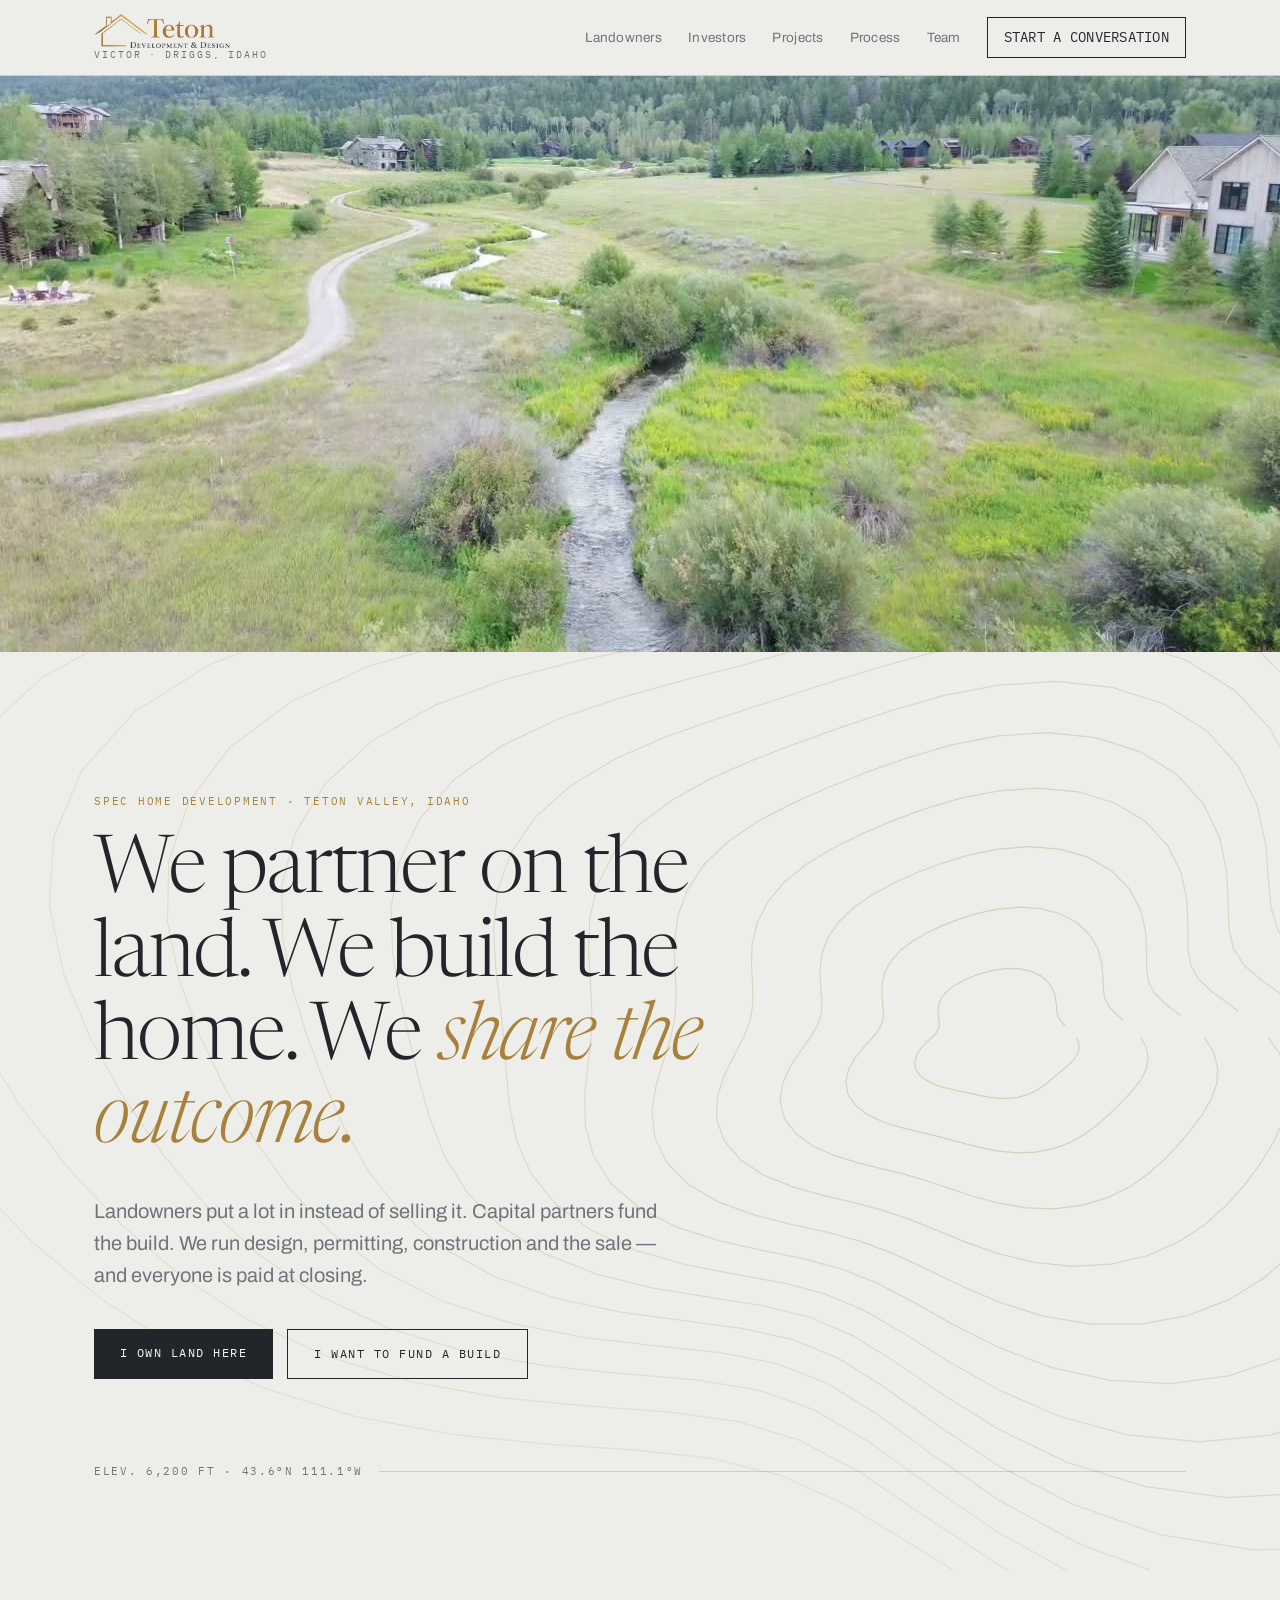
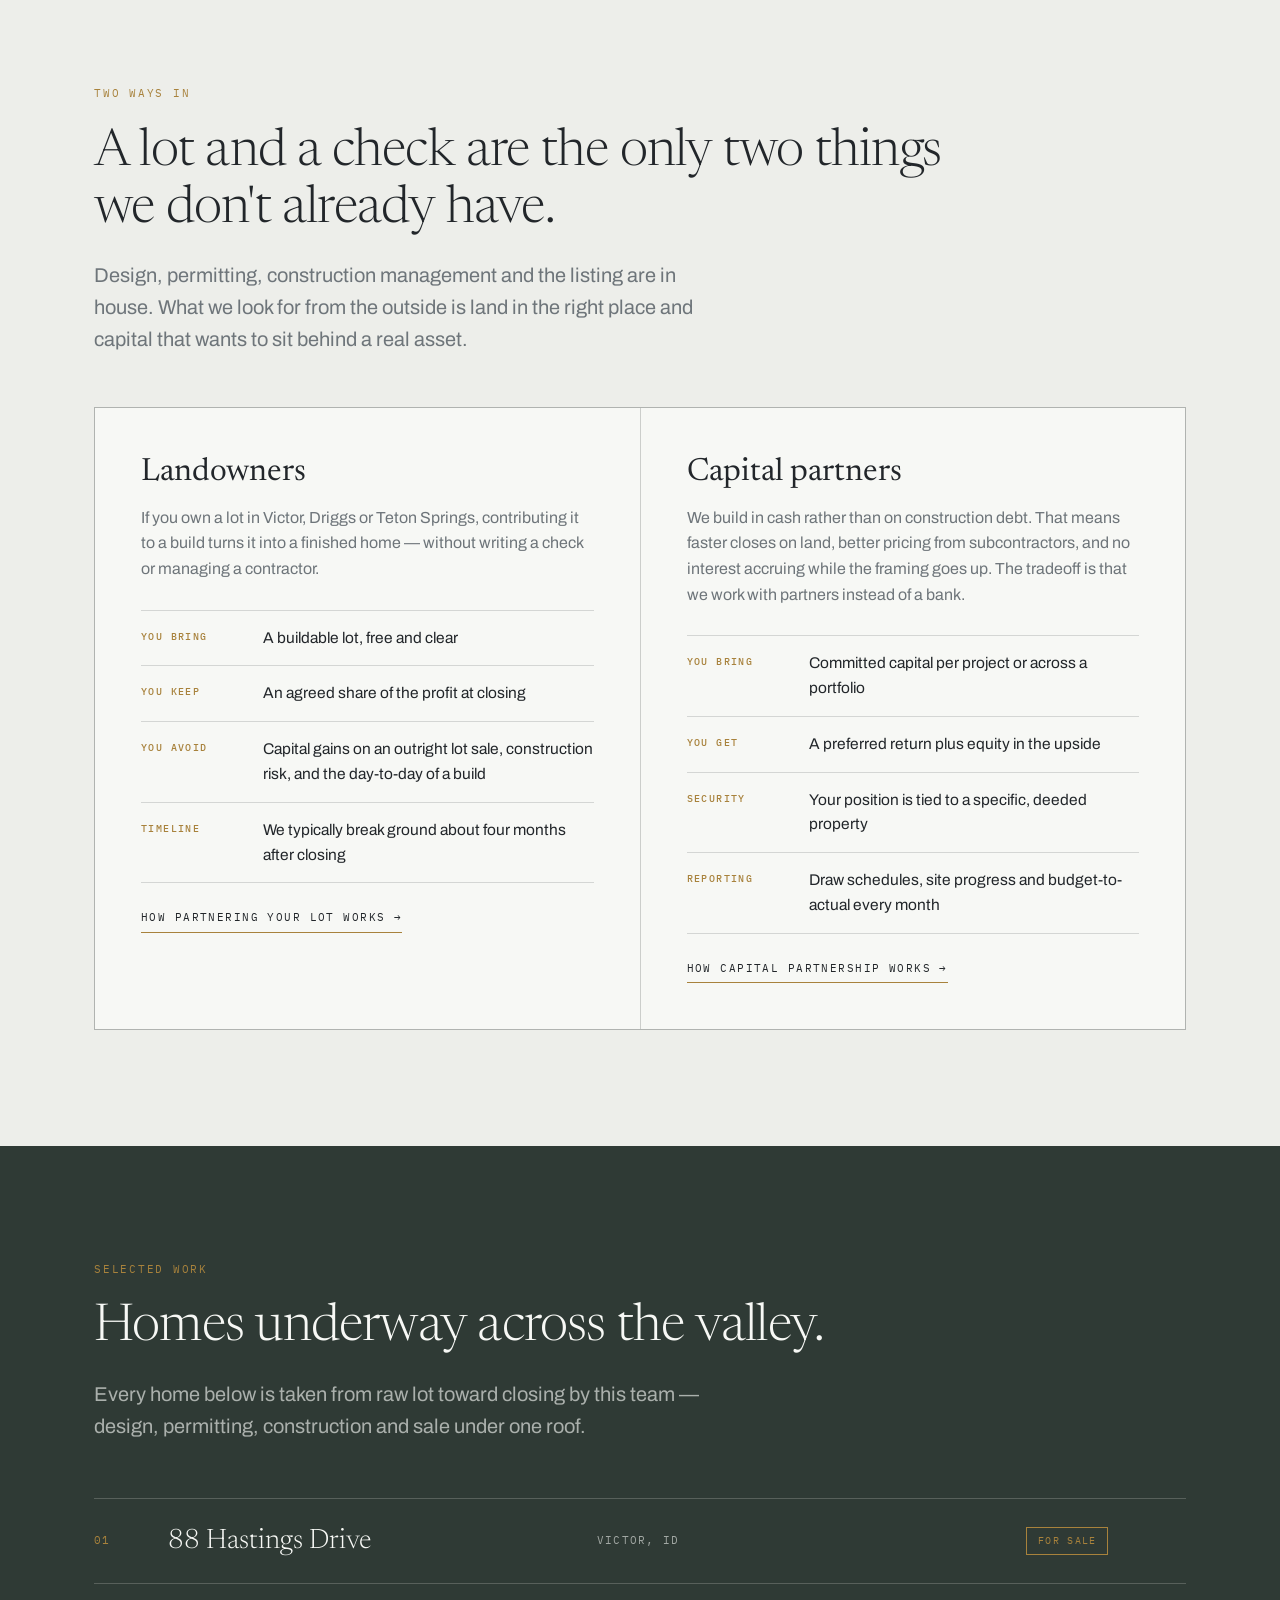
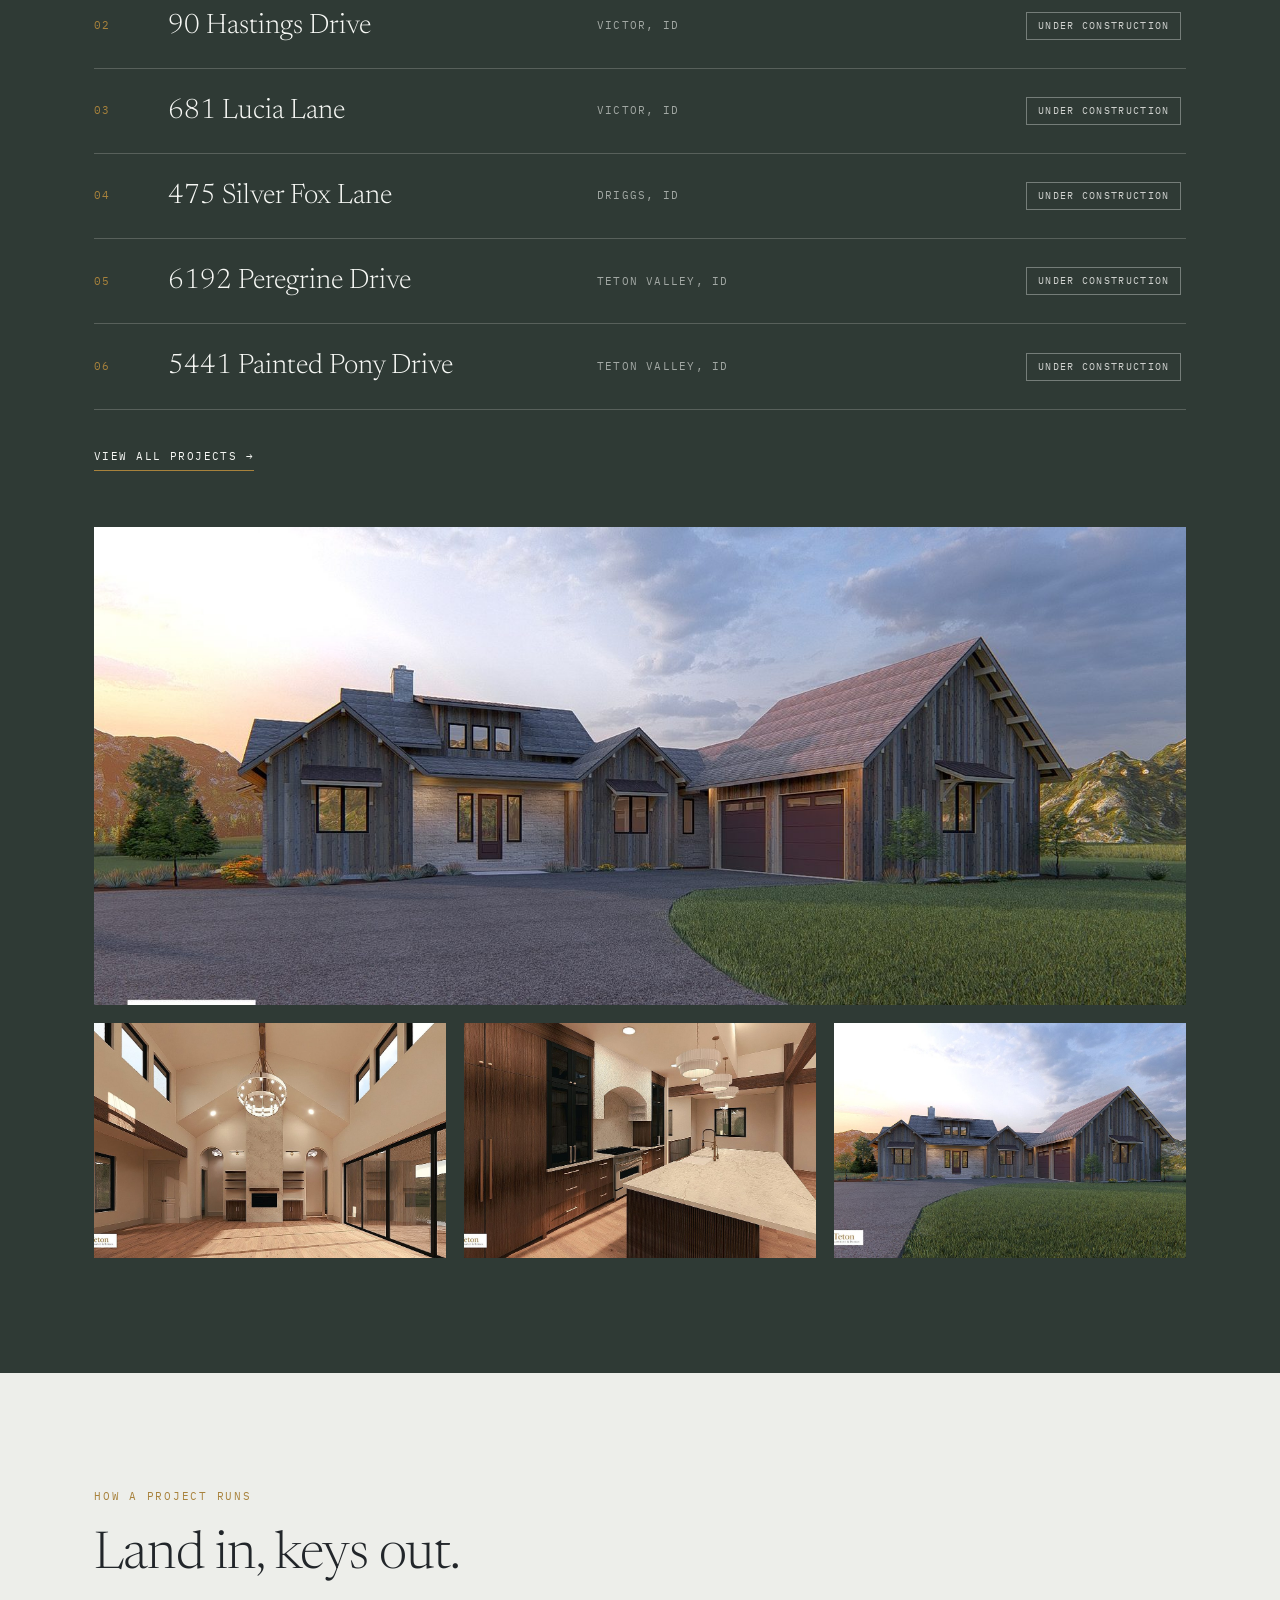
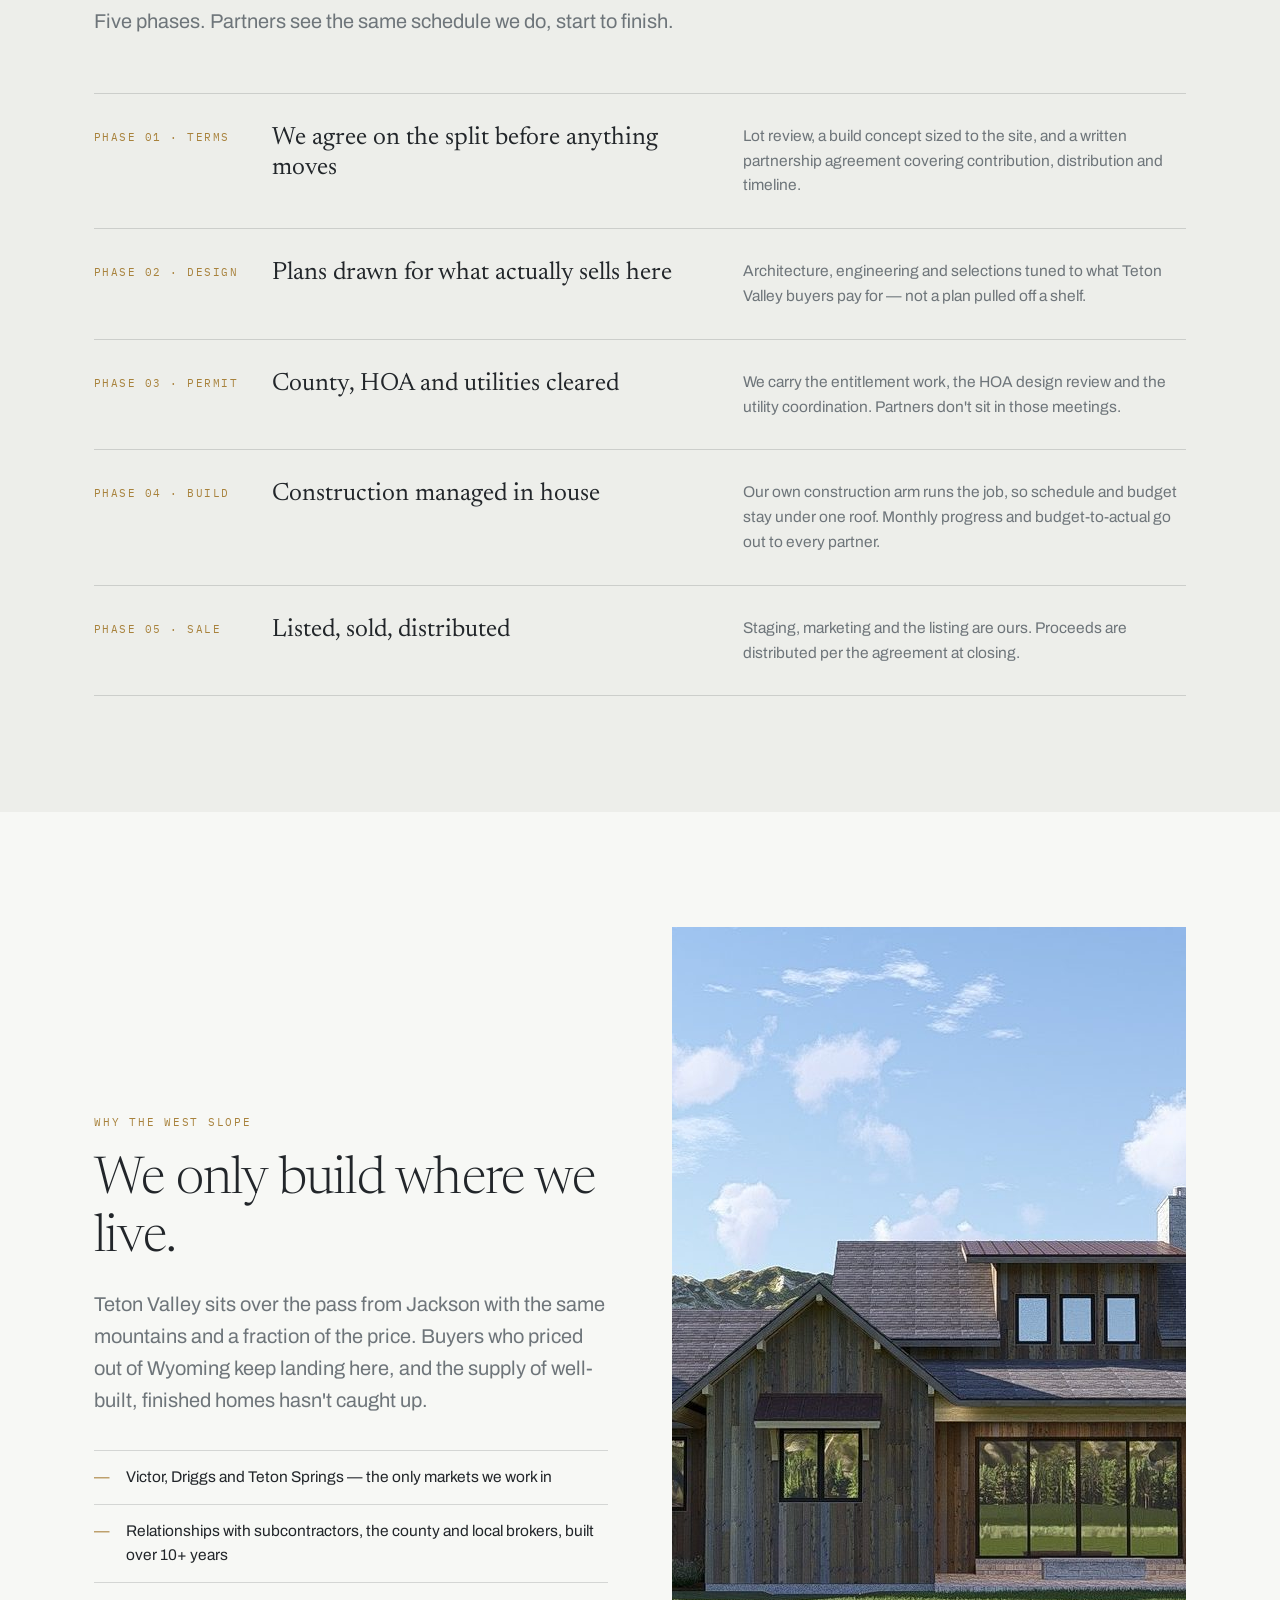
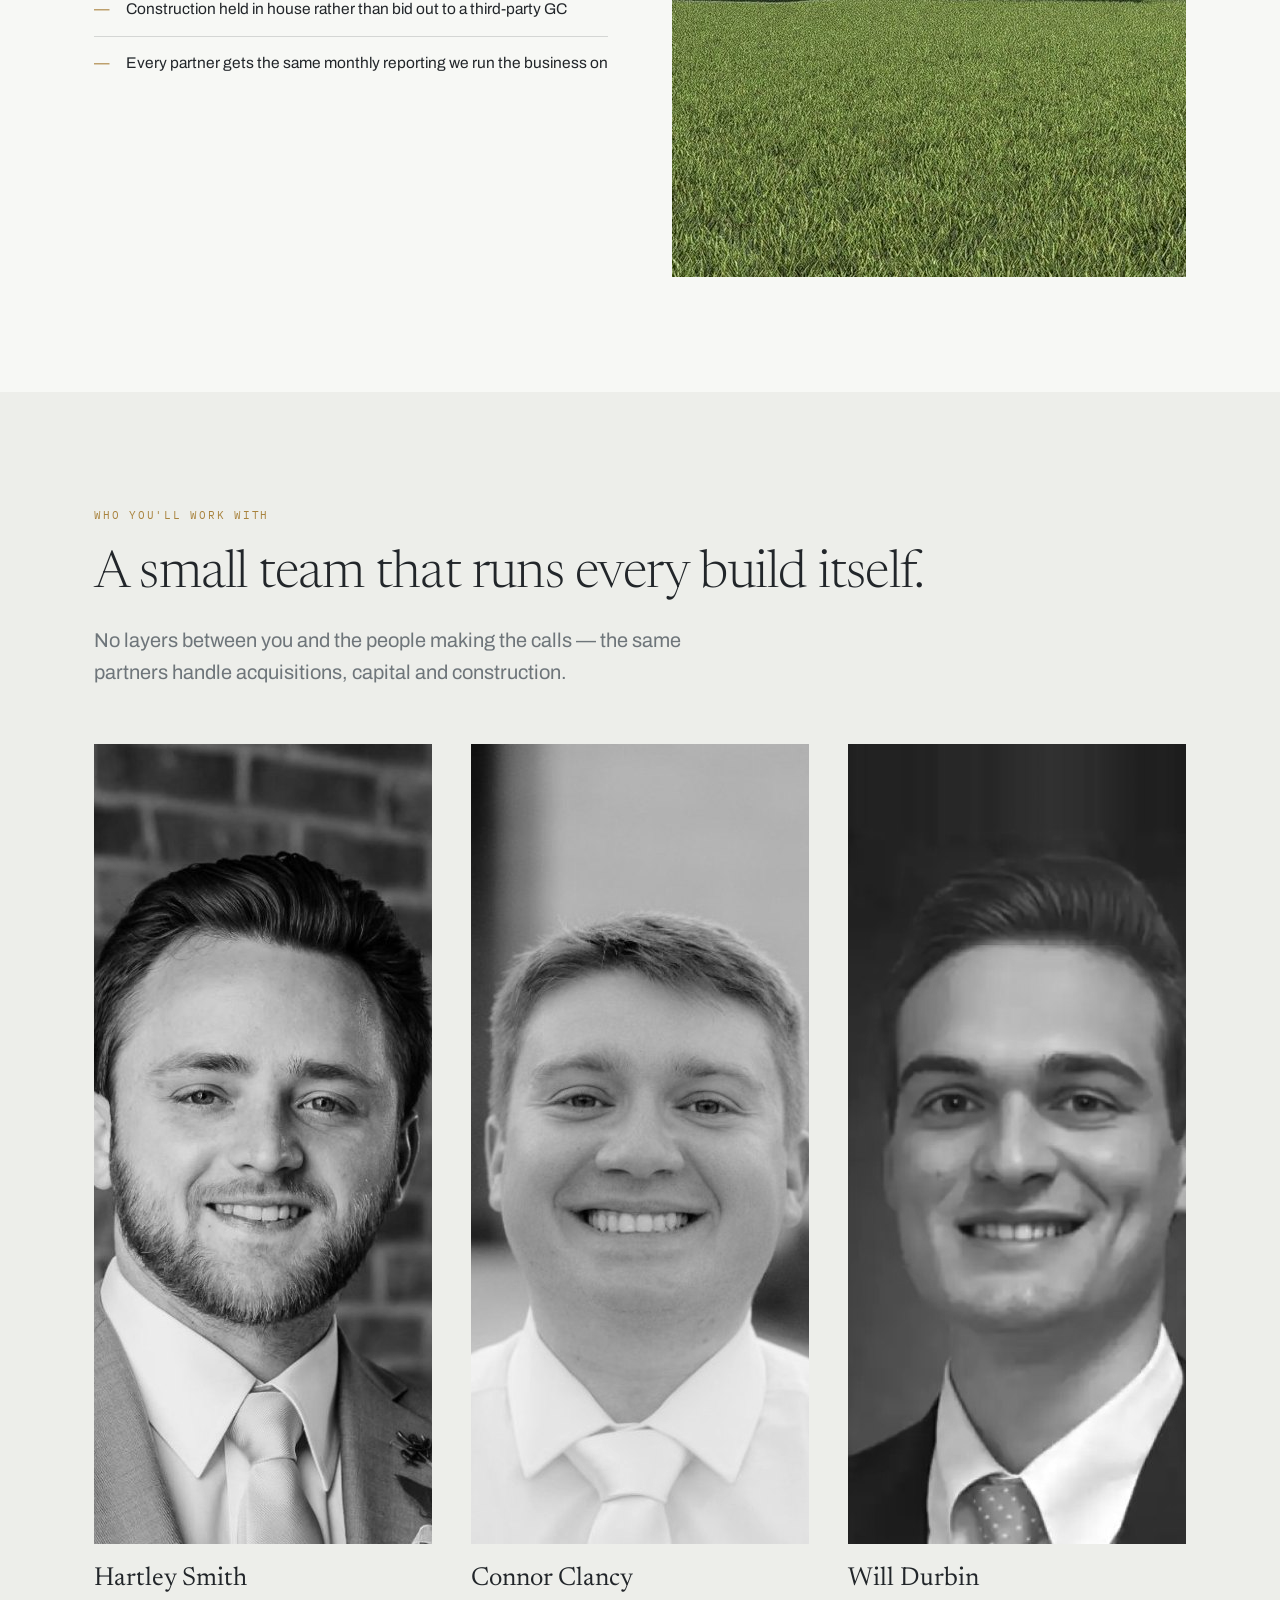
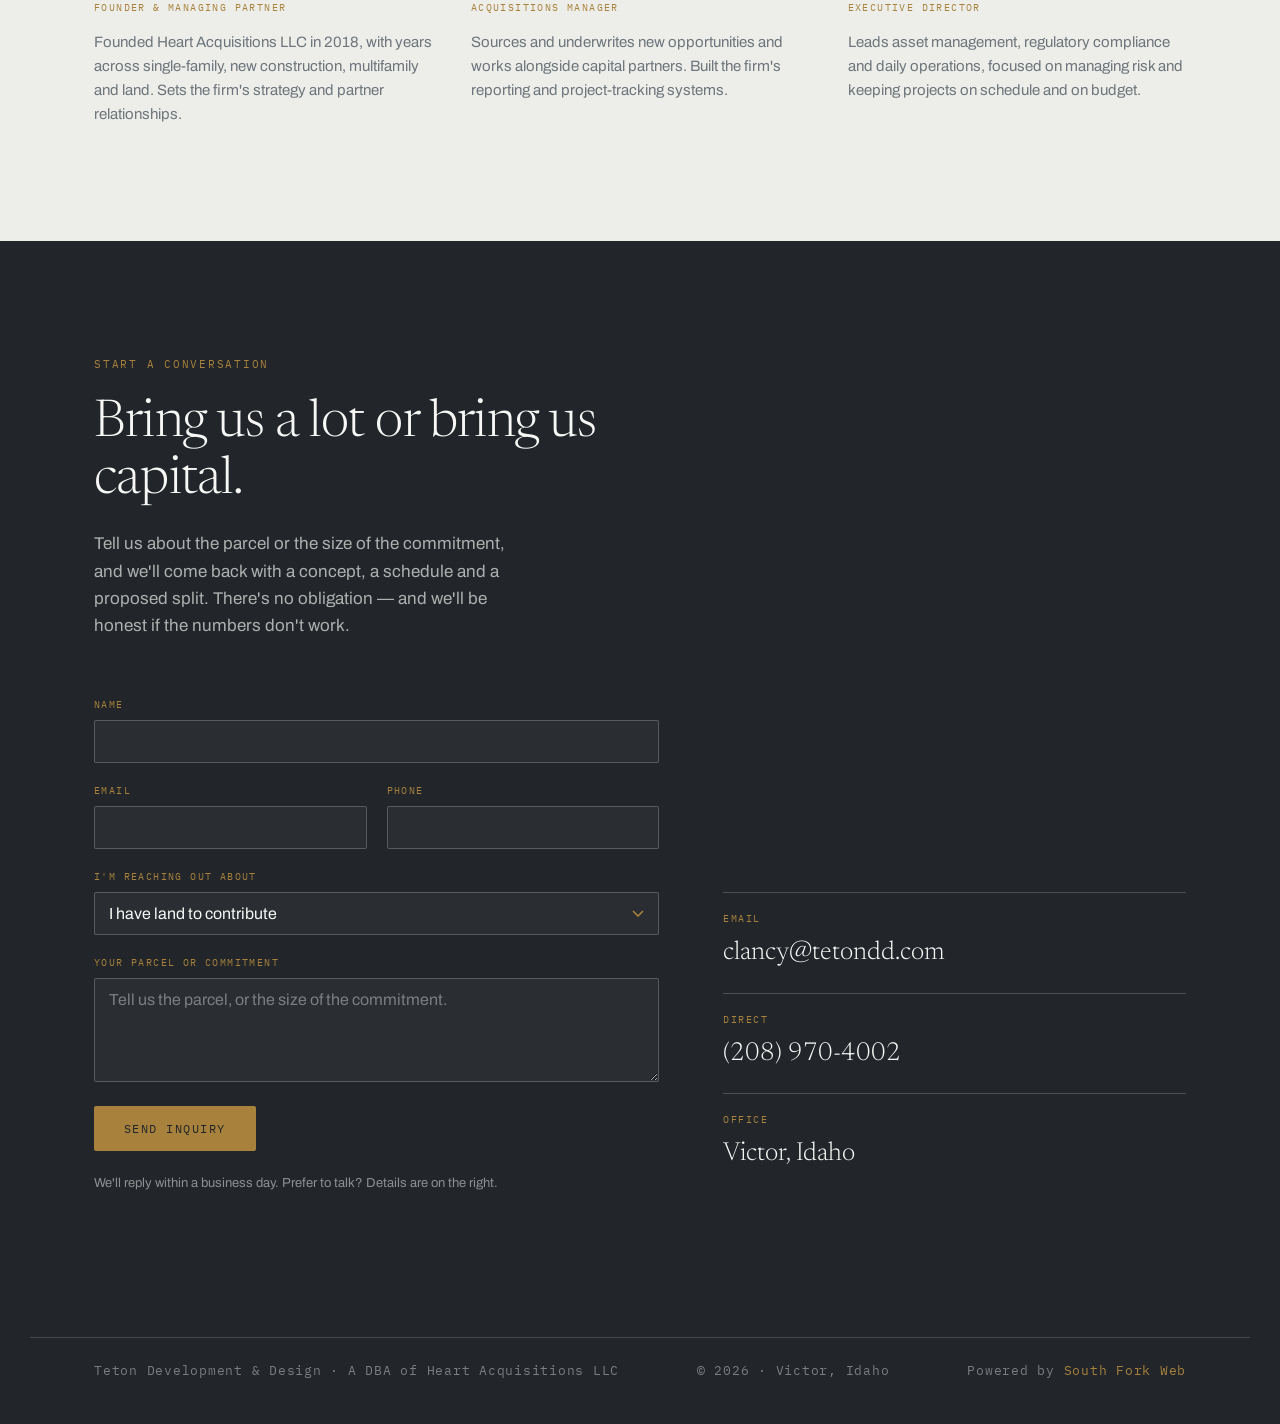
==== index.html @ 3f1540ce "Remove unmute button from hero video (silent background loop) Co-Authored-By: Claude Opus 4.8 <norep" ====
<!DOCTYPE html>
<html lang="en">
<head>
<meta charset="utf-8">
<meta name="viewport" content="width=device-width, initial-scale=1">
<title>Teton Development &amp; Design — Spec home development in Teton Valley, Idaho</title>
<meta name="description" content="Teton Development &amp; Design builds spec homes in Victor and Driggs, Idaho. Landowners partner their lot instead of selling it. Capital partners fund the build. We handle design through closing.">
<link rel="canonical" href="https://www.tetondd.com">
<meta name="theme-color" content="#22262A">
<meta name="robots" content="index,follow">

<meta property="og:site_name" content="Teton Development &amp; Design">
<meta property="og:title" content="Teton Development &amp; Design">
<meta property="og:description" content="Spec home development in Teton Valley, Idaho. Partner your land or your capital.">
<meta property="og:type" content="website">
<meta property="og:url" content="https://www.tetondd.com">
<meta property="og:locale" content="en_US">
<meta property="og:image" content="https://www.tetondd.com/og.png">
<meta property="og:image:width" content="1200">
<meta property="og:image:height" content="630">
<meta property="og:image:alt" content="Teton Development &amp; Design — spec home development in Teton Valley, Idaho">

<meta name="twitter:card" content="summary_large_image">
<meta name="twitter:title" content="Teton Development &amp; Design">
<meta name="twitter:description" content="Spec home development in Teton Valley, Idaho. Partner your land or your capital.">
<meta name="twitter:image" content="https://www.tetondd.com/og.png">

<link rel="icon" type="image/png" sizes="32x32" href="/favicon-32.png">
<link rel="icon" type="image/png" sizes="512x512" href="/favicon.png">
<link rel="apple-touch-icon" href="/apple-touch-icon.png">

<script type="application/ld+json">
{
  "@context": "https://schema.org",
  "@type": ["GeneralContractor", "LocalBusiness"],
  "name": "Teton Development & Design",
  "legalName": "Heart Acquisitions LLC",
  "url": "https://www.tetondd.com",
  "image": "https://www.tetondd.com/og.png",
  "logo": "https://www.tetondd.com/apple-touch-icon.png",
  "email": "clancy@tetondd.com",
  "telephone": "+1-208-970-4002",
  "description": "Teton Development & Design builds spec homes in Victor and Driggs, Idaho. Landowners partner their lot instead of selling it, capital partners fund the build, and the team runs design through closing.",
  "slogan": "We partner on the land. We build the home. We share the outcome.",
  "areaServed": [
    { "@type": "City", "name": "Victor", "address": { "@type": "PostalAddress", "addressRegion": "ID", "addressCountry": "US" } },
    { "@type": "City", "name": "Driggs", "address": { "@type": "PostalAddress", "addressRegion": "ID", "addressCountry": "US" } },
    { "@type": "AdministrativeArea", "name": "Teton Valley, Idaho" }
  ],
  "address": {
    "@type": "PostalAddress",
    "addressLocality": "Victor",
    "addressRegion": "ID",
    "addressCountry": "US"
  },
  "geo": { "@type": "GeoCoordinates", "latitude": 43.6, "longitude": -111.1 },
  "knowsAbout": ["luxury spec homes", "residential development", "construction management", "Teton Valley real estate"]
}
</script>

<link rel="preconnect" href="https://fonts.googleapis.com">
<link rel="preconnect" href="https://fonts.gstatic.com" crossorigin>
<link href="https://fonts.googleapis.com/css2?family=Newsreader:ital,opsz,wght@0,6..72,300;0,6..72,400;0,6..72,500;1,6..72,300;1,6..72,400&family=Archivo:wght@400;500;600&family=IBM+Plex+Mono:wght@400;500&display=swap" rel="stylesheet">
<style>
:root{
  --snowlight:#EDEEEA;
  --paper:#F7F8F5;
  --granite:#22262A;
  --spruce:#2F3A35;
  --brass:#A8823C;
  --slate:#6E757A;
  --hair:rgba(34,38,42,.16);

  --display:"Newsreader",Georgia,serif;
  --body:"Archivo",system-ui,-apple-system,sans-serif;
  --mono:"IBM Plex Mono",ui-monospace,monospace;

  --gut:clamp(20px,5vw,72px);
  --stack:clamp(64px,9vw,132px);
}

*{box-sizing:border-box}
html{scroll-behavior:smooth}
body{
  margin:0;
  background:var(--snowlight);
  color:var(--granite);
  font-family:var(--body);
  font-size:17px;
  line-height:1.6;
  -webkit-font-smoothing:antialiased;
}
img{max-width:100%;display:block}
a{color:inherit}

/* ---------- shared type ---------- */
.tdd-eyebrow{
  font-family:var(--mono);
  font-size:11px;
  letter-spacing:.16em;
  text-transform:uppercase;
  color:var(--brass);
  margin:0 0 22px;
}
.tdd-eyebrow--slate{color:var(--slate)}
.tdd-h2{
  font-family:var(--display);
  font-weight:300;
  font-size:clamp(30px,4.6vw,52px);
  line-height:1.1;
  letter-spacing:-.015em;
  margin:0 0 20px;
}
.tdd-lede{
  font-size:clamp(17px,1.9vw,20px);
  color:var(--slate);
  max-width:56ch;
  margin:0;
}
.tdd-wrap{max-width:1220px;margin:0 auto;padding:0 var(--gut)}
.tdd-band{padding:var(--stack) 0}

/* focus */
a:focus-visible,button:focus-visible{
  outline:2px solid var(--brass);
  outline-offset:4px;
}

/* ---------- nav ---------- */
.tdd-nav{
  position:sticky;top:0;z-index:50;
  background:rgba(237,238,234,.86);
  backdrop-filter:blur(10px);
  border-bottom:1px solid var(--hair);
}
.tdd-nav__in{
  max-width:1220px;margin:0 auto;padding:14px var(--gut);
  display:flex;align-items:center;justify-content:space-between;gap:20px;
}
.tdd-mark{
  font-family:var(--display);
  font-size:19px;letter-spacing:.01em;text-decoration:none;line-height:1.15;
}
.tdd-mark span{
  display:block;font-family:var(--mono);font-size:9.5px;
  letter-spacing:.2em;text-transform:uppercase;color:var(--slate);margin-top:2px;
}
.tdd-nav__links{display:flex;align-items:center;gap:26px}
.tdd-nav__links a{
  font-size:13.5px;letter-spacing:.02em;text-decoration:none;color:var(--slate);
}
.tdd-nav__links a:hover{color:var(--granite)}
.tdd-nav__cta{
  font-family:var(--mono);font-size:11px;letter-spacing:.12em;text-transform:uppercase;
  border:1px solid var(--granite);padding:9px 16px;text-decoration:none;color:var(--granite)!important;
  transition:background .25s,color .25s;
}
.tdd-nav__cta:hover{background:var(--granite);color:var(--paper)!important}

/* mobile menu toggle */
.tdd-navtoggle{display:none;background:none;border:0;cursor:pointer;width:44px;height:44px;
  flex-direction:column;justify-content:center;align-items:center;gap:5px;margin:-6px -8px -6px 0}
.tdd-navtoggle span{display:block;height:2px;width:23px;background:var(--granite);border-radius:2px;
  transition:transform .3s ease,opacity .2s ease}
.tdd-nav.open .tdd-navtoggle span:nth-child(1){transform:translateY(7px) rotate(45deg)}
.tdd-nav.open .tdd-navtoggle span:nth-child(2){opacity:0}
.tdd-nav.open .tdd-navtoggle span:nth-child(3){transform:translateY(-7px) rotate(-45deg)}

@media(max-width:820px){
  .tdd-navtoggle{display:flex}
  .tdd-nav__links{
    position:absolute;top:100%;left:0;right:0;
    background:var(--snowlight);border-bottom:1px solid var(--hair);
    flex-direction:column;align-items:stretch;gap:0;
    padding:4px var(--gut) 22px;
    max-height:0;overflow:hidden;opacity:0;pointer-events:none;
    transition:max-height .35s ease,opacity .25s ease;
  }
  .tdd-nav.open .tdd-nav__links{max-height:84vh;opacity:1;pointer-events:auto}
  .tdd-nav__links a{padding:15px 2px;font-size:16px;border-bottom:1px solid var(--hair)}
  .tdd-nav__links a.tdd-nav__cta{margin-top:16px;border:1px solid var(--granite);text-align:center;padding:15px;color:var(--granite)!important}
}
@media(max-width:520px){.tdd-mark span{display:none}}

/* ---------- video hero band ---------- */
.tdd-videohero{position:relative;width:100%;height:clamp(300px,64vh,760px);overflow:hidden;background:var(--granite)}
.tdd-videohero video{position:absolute;inset:0;width:100%;height:100%;object-fit:cover;display:block}

/* ---------- hero ---------- */
.tdd-hero{position:relative;overflow:hidden;padding:clamp(70px,11vw,150px) 0 clamp(56px,7vw,96px)}
#contour{
  position:absolute;inset:0;width:100%;height:100%;
  pointer-events:none;z-index:0;
}
#contour path{
  fill:none;stroke:var(--brass);stroke-width:.85;opacity:.34;
}
.tdd-hero__in{position:relative;z-index:1}
.tdd-hero h1{
  font-family:var(--display);
  font-weight:300;
  font-size:clamp(38px,6.6vw,80px);
  line-height:1.04;
  letter-spacing:-.025em;
  margin:0 0 30px;
  max-width:15ch;
}
.tdd-hero h1 em{font-style:italic;color:var(--brass)}
.tdd-hero__sub{
  font-size:clamp(17px,1.9vw,20px);
  color:var(--slate);max-width:52ch;margin:0 0 38px;
}
.tdd-actions{display:flex;flex-wrap:wrap;gap:14px}
.tdd-btn{
  font-family:var(--mono);font-size:11.5px;letter-spacing:.13em;text-transform:uppercase;
  padding:15px 26px;text-decoration:none;display:inline-block;
  transition:transform .2s,background .25s,color .25s;
}
.tdd-btn:hover{transform:translateY(-2px)}
.tdd-btn--solid{background:var(--granite);color:var(--paper)}
.tdd-btn--solid:hover{background:var(--spruce)}
.tdd-btn--ghost{border:1px solid var(--granite);color:var(--granite)}
.tdd-btn--ghost:hover{background:var(--granite);color:var(--paper)}

/* elevation datum rule */
.tdd-datum{
  display:flex;align-items:center;gap:16px;
  font-family:var(--mono);font-size:10.5px;letter-spacing:.16em;
  text-transform:uppercase;color:var(--slate);
  margin-top:clamp(48px,7vw,84px);
}
.tdd-datum::after{content:"";flex:1;height:1px;background:var(--hair)}

/* ---------- two lanes ---------- */
.tdd-lanes{display:grid;grid-template-columns:1fr 1fr;gap:1px;background:var(--hair);border:1px solid var(--hair);margin-top:52px}
@media(max-width:860px){.tdd-lanes{grid-template-columns:1fr}}
.tdd-lane{background:var(--paper);padding:clamp(28px,3.6vw,46px)}
.tdd-lane h3{
  font-family:var(--display);font-weight:400;font-size:clamp(24px,2.7vw,32px);
  line-height:1.15;margin:0 0 14px;
}
.tdd-lane__p{color:var(--slate);margin:0 0 28px;font-size:16px}
.tdd-terms{list-style:none;margin:0;padding:0;border-top:1px solid var(--hair)}
.tdd-terms li{
  display:grid;grid-template-columns:104px 1fr;gap:18px;
  padding:15px 0;border-bottom:1px solid var(--hair);font-size:15.5px;
}
.tdd-terms dt,.tdd-terms b{
  font-family:var(--mono);font-size:10px;letter-spacing:.14em;text-transform:uppercase;
  color:var(--brass);font-weight:500;padding-top:3px;
}
@media(max-width:480px){.tdd-terms li{grid-template-columns:1fr;gap:5px}}
.tdd-lane__link{
  display:inline-block;margin-top:26px;font-family:var(--mono);font-size:11px;
  letter-spacing:.13em;text-transform:uppercase;text-decoration:none;
  border-bottom:1px solid var(--brass);padding-bottom:5px;color:var(--granite);
}

/* ---------- project schedule ---------- */
.tdd-dark{background:var(--spruce);color:var(--paper)}
.tdd-dark .tdd-h2{color:var(--paper)}
.tdd-dark .tdd-lede{color:rgba(247,248,245,.62)}
.tdd-dark .tdd-eyebrow{color:var(--brass)}

.tdd-schedule{margin-top:56px;border-top:1px solid rgba(247,248,245,.2)}
.tdd-row{
  display:grid;grid-template-columns:52px 1fr 1fr 160px;
  gap:22px;align-items:center;
  padding:26px 0;border-bottom:1px solid rgba(247,248,245,.2);
  text-decoration:none;color:inherit;
  transition:padding-left .3s,background .3s;
}
.tdd-row:hover{padding-left:14px;background:rgba(247,248,245,.045)}
.tdd-row__idx{font-family:var(--mono);font-size:11px;color:var(--brass);letter-spacing:.1em}
.tdd-row__name{font-family:var(--display);font-size:clamp(21px,2.4vw,28px);font-weight:300;line-height:1.15}
.tdd-row__meta{font-family:var(--mono);font-size:11px;letter-spacing:.11em;text-transform:uppercase;color:rgba(247,248,245,.58)}
.tdd-row__status{
  font-family:var(--mono);font-size:10px;letter-spacing:.13em;text-transform:uppercase;
  justify-self:start;border:1px solid rgba(247,248,245,.35);padding:5px 11px;color:rgba(247,248,245,.8);
}
.tdd-row__status--sold{border-color:var(--brass);color:var(--brass)}
.tdd-viewall{display:inline-block;margin-top:38px;font-family:var(--mono);font-size:11px;letter-spacing:.13em;text-transform:uppercase;text-decoration:none;color:var(--paper);border-bottom:1px solid var(--brass);padding-bottom:5px}
.tdd-viewall:hover{color:var(--brass)}
@media(max-width:900px){
  .tdd-row{grid-template-columns:44px 1fr;gap:6px 16px}
  .tdd-row__meta,.tdd-row__status{grid-column:2}
  .tdd-row__status{margin-top:8px}
}

/* photo slots */
.tdd-gallery{display:grid;grid-template-columns:repeat(3,1fr);gap:18px;margin-top:56px}
@media(max-width:820px){.tdd-gallery{grid-template-columns:1fr}}
.tdd-slot{
  aspect-ratio:3/2;border:1px dashed rgba(168,130,60,.65);
  display:flex;flex-direction:column;align-items:center;justify-content:center;gap:8px;
  font-family:var(--mono);font-size:10.5px;letter-spacing:.13em;text-transform:uppercase;
  color:var(--brass);text-align:center;padding:20px;
}
.tdd-slot span{color:rgba(247,248,245,.45);letter-spacing:.08em;text-transform:none;font-size:11px}
.tdd-slot--light{border-color:rgba(168,130,60,.6)}
.tdd-slot--light span{color:var(--slate)}
.tdd-slot--wide{aspect-ratio:16/7;grid-column:1/-1}

/* ---------- process ---------- */
.tdd-phases{margin-top:56px;border-top:1px solid var(--hair)}
.tdd-phase{
  display:grid;grid-template-columns:150px 1fr 1fr;gap:28px;
  padding:30px 0;border-bottom:1px solid var(--hair);
}
@media(max-width:820px){.tdd-phase{grid-template-columns:1fr;gap:10px}}
.tdd-phase__tag{font-family:var(--mono);font-size:10.5px;letter-spacing:.14em;text-transform:uppercase;color:var(--brass);padding-top:5px}
.tdd-phase__h{font-family:var(--display);font-size:clamp(20px,2.2vw,25px);font-weight:400;margin:0;line-height:1.2}
.tdd-phase__d{color:var(--slate);font-size:15.5px;margin:0}

/* ---------- valley ---------- */
.tdd-split{display:grid;grid-template-columns:1fr 1fr;gap:clamp(32px,5vw,72px);align-items:center}
@media(max-width:860px){.tdd-split{grid-template-columns:1fr}}
.tdd-facts{list-style:none;margin:34px 0 0;padding:0}
.tdd-facts li{padding:14px 0;border-top:1px solid var(--hair);display:flex;gap:16px;font-size:15.5px}
.tdd-facts li::before{content:"—";color:var(--brass)}

/* ---------- contact ---------- */
.tdd-contact{background:var(--granite);color:var(--paper)}
.tdd-contact .tdd-h2{color:var(--paper);max-width:18ch}
.tdd-contact__grid{display:grid;grid-template-columns:1.1fr .9fr;gap:clamp(32px,5vw,80px);align-items:end}
@media(max-width:860px){.tdd-contact__grid{grid-template-columns:1fr;align-items:start}}
.tdd-contact__p{color:rgba(247,248,245,.66);max-width:44ch;margin:0}
.tdd-lines{list-style:none;margin:0;padding:0}
.tdd-lines li{padding:18px 0;border-top:1px solid rgba(247,248,245,.2)}
.tdd-lines a{
  font-family:var(--display);font-size:clamp(19px,2.2vw,26px);font-weight:300;
  text-decoration:none;color:var(--paper);
}
.tdd-lines a:hover{color:var(--brass)}
.tdd-lines small{
  display:block;font-family:var(--mono);font-size:10px;letter-spacing:.15em;
  text-transform:uppercase;color:var(--brass);margin-bottom:6px;
}

footer.tdd-foot{background:var(--granite);color:rgba(247,248,245,.42);padding:28px 0 44px;font-size:12.5px}
.tdd-foot__in{
  max-width:1220px;margin:0 auto;padding:22px var(--gut) 0;
  border-top:1px solid rgba(247,248,245,.16);
  display:flex;justify-content:space-between;flex-wrap:wrap;gap:12px;
  font-family:var(--mono);letter-spacing:.06em;
}
.tdd-foot__link{color:var(--brass);text-decoration:none}
.tdd-foot__link:hover{text-decoration:underline}

/* ---------- brand logo in nav ---------- */
.tdd-logo{height:34px;width:auto;display:block}
@media(max-width:520px){.tdd-logo{height:28px}}

/* ---------- real imagery ---------- */
.tdd-gallery img{width:100%;height:100%;object-fit:cover;display:block;border:0}
.tdd-shot{aspect-ratio:3/2}
.tdd-shot--wide{grid-column:1/-1;aspect-ratio:16/7}
.tdd-portrait{width:100%;aspect-ratio:4/5;object-fit:cover;display:block}

/* ---------- inquiry form ---------- */
.tdd-form{display:flex;flex-direction:column;gap:20px}
.tdd-field{display:flex;flex-direction:column;gap:7px}
.tdd-field-row{display:grid;grid-template-columns:1fr 1fr;gap:20px}
@media(max-width:560px){.tdd-field-row{grid-template-columns:1fr}}
.tdd-form label{
  font-family:var(--mono);font-size:10px;letter-spacing:.14em;text-transform:uppercase;
  color:var(--brass);
}
.tdd-form input,.tdd-form select,.tdd-form textarea{
  font-family:var(--body);font-size:16px;color:var(--paper);
  background:rgba(247,248,245,.04);
  border:1px solid rgba(247,248,245,.22);
  border-radius:2px;padding:12px 14px;width:100%;
  transition:border-color .2s,background .2s;
}
.tdd-form textarea{resize:vertical;min-height:104px}
.tdd-form select{appearance:none;-webkit-appearance:none;cursor:pointer;
  background-image:url("data:image/svg+xml;utf8,<svg xmlns='http://www.w3.org/2000/svg' width='12' height='8' viewBox='0 0 12 8'><path d='M1 1l5 5 5-5' fill='none' stroke='%23A8823C' stroke-width='1.6'/></svg>");
  background-repeat:no-repeat;background-position:right 14px center;padding-right:38px}
.tdd-form select option{color:#22262A}
.tdd-form input::placeholder,.tdd-form textarea::placeholder{color:rgba(247,248,245,.4)}
.tdd-form input:focus,.tdd-form select:focus,.tdd-form textarea:focus{
  outline:none;border-color:var(--brass);background:rgba(247,248,245,.07);
}
.tdd-submit{
  align-self:flex-start;margin-top:4px;cursor:pointer;
  font-family:var(--mono);font-size:11.5px;letter-spacing:.13em;text-transform:uppercase;
  background:var(--brass);color:var(--granite);border:0;
  padding:15px 30px;border-radius:2px;transition:transform .2s,filter .25s;
}
.tdd-submit:hover{transform:translateY(-2px);filter:brightness(1.06)}
.tdd-form__note{font-size:13px;color:rgba(247,248,245,.5);margin:2px 0 0}
.tdd-form__status{font-size:14px;color:#E4A78C;margin:0}
.tdd-submit[disabled]{opacity:.6;cursor:default;transform:none}

/* ---------- team ---------- */
.tdd-team{display:grid;grid-template-columns:repeat(3,1fr);gap:clamp(26px,3vw,44px);margin-top:56px}
@media(max-width:820px){.tdd-team{grid-template-columns:1fr;max-width:400px}}
.tdd-member img{width:100%;aspect-ratio:4/5;object-fit:cover;display:block;margin-bottom:20px;filter:grayscale(100%) contrast(1.02);transition:filter .4s ease}
.tdd-member:hover img{filter:grayscale(0%)}
.tdd-member h3{font-family:var(--display);font-weight:400;font-size:clamp(21px,2.2vw,26px);margin:0 0 5px;line-height:1.2}
.tdd-member__role{font-family:var(--mono);font-size:10px;letter-spacing:.14em;text-transform:uppercase;color:var(--brass);margin:0 0 14px}
.tdd-member__bio{color:var(--slate);font-size:15px;margin:0}

/* reveal */
.r{opacity:0;transform:translateY(16px);transition:opacity .8s ease,transform .8s ease}
.r.in{opacity:1;transform:none}
@media(prefers-reduced-motion:reduce){
  .r{opacity:1;transform:none;transition:none}
  html{scroll-behavior:auto}
  .tdd-btn:hover,.tdd-row:hover{transform:none}
}
</style>
</head>
<body>

<nav class="tdd-nav">
  <div class="tdd-nav__in">
    <a class="tdd-mark" href="#top" aria-label="Teton Development &amp; Design — home"><img class="tdd-logo" src="img/logo.png" alt="Teton Development &amp; Design" width="440" height="110"><span>Victor · Driggs, Idaho</span></a>
    <button class="tdd-navtoggle" type="button" aria-label="Menu" aria-expanded="false" aria-controls="tdd-menu"><span></span><span></span><span></span></button>
    <div class="tdd-nav__links" id="tdd-menu">
      <a href="/landowners">Landowners</a>
      <a href="/investors">Investors</a>
      <a href="/projects">Projects</a>
      <a href="#process">Process</a>
      <a href="#team">Team</a>
      <a class="tdd-nav__cta" href="#contact">Start a conversation</a>
    </div>
  </div>
</nav>

<section class="tdd-videohero" id="top" aria-label="Teton Development &amp; Design showcase video">
  <video id="tdd-hero-video" autoplay muted loop playsinline preload="auto" poster="media/home-poster.jpg">
    <source src="media/home.mp4" type="video/mp4">
  </video>
</section>

<header class="tdd-hero">
  <svg id="contour" aria-hidden="true" preserveAspectRatio="none"></svg>
  <div class="tdd-wrap tdd-hero__in">
    <p class="tdd-eyebrow">Spec home development · Teton Valley, Idaho</p>
    <h1>We partner on the land. We build the home. We <em>share the outcome.</em></h1>
    <p class="tdd-hero__sub">Landowners put a lot in instead of selling it. Capital partners fund the build. We run design, permitting, construction and the sale — and everyone is paid at closing.</p>
    <div class="tdd-actions">
      <a class="tdd-btn tdd-btn--solid" href="/landowners">I own land here</a>
      <a class="tdd-btn tdd-btn--ghost" href="/investors">I want to fund a build</a>
    </div>
    <div class="tdd-datum">Elev. 6,200 ft · 43.6°N 111.1°W</div>
  </div>
</header>

<section class="tdd-band" id="partner">
  <div class="tdd-wrap">
    <p class="tdd-eyebrow r">Two ways in</p>
    <h2 class="tdd-h2 r">A lot and a check are the only two things<br>we don't already have.</h2>
    <p class="tdd-lede r">Design, permitting, construction management and the listing are in house. What we look for from the outside is land in the right place and capital that wants to sit behind a real asset.</p>

    <div class="tdd-lanes r">
      <div class="tdd-lane">
        <h3>Landowners</h3>
        <p class="tdd-lane__p">If you own a lot in Victor, Driggs or Teton Springs, contributing it to a build turns it into a finished home — without writing a check or managing a contractor.</p>
        <ul class="tdd-terms">
          <li><b>You bring</b><span>A buildable lot, free and clear</span></li>
          <li><b>You keep</b><span>An agreed share of the profit at closing</span></li>
          <li><b>You avoid</b><span>Capital gains on an outright lot sale, construction risk, and the day-to-day of a build</span></li>
          <li><b>Timeline</b><span>We typically break ground about four months after closing</span></li>
        </ul>
        <a class="tdd-lane__link" href="/landowners">How partnering your lot works →</a>
      </div>
      <div class="tdd-lane">
        <h3>Capital partners</h3>
        <p class="tdd-lane__p">We build in cash rather than on construction debt. That means faster closes on land, better pricing from subcontractors, and no interest accruing while the framing goes up. The tradeoff is that we work with partners instead of a bank.</p>
        <ul class="tdd-terms">
          <li><b>You bring</b><span>Committed capital per project or across a portfolio</span></li>
          <li><b>You get</b><span>A preferred return plus equity in the upside</span></li>
          <li><b>Security</b><span>Your position is tied to a specific, deeded property</span></li>
          <li><b>Reporting</b><span>Draw schedules, site progress and budget-to-actual every month</span></li>
        </ul>
        <a class="tdd-lane__link" href="/investors">How capital partnership works →</a>
      </div>
    </div>
  </div>
</section>

<section class="tdd-band tdd-dark" id="work">
  <div class="tdd-wrap">
    <p class="tdd-eyebrow r">Selected work</p>
    <h2 class="tdd-h2 r">Homes underway across the valley.</h2>
    <p class="tdd-lede r">Every home below is taken from raw lot toward closing by this team — design, permitting, construction and sale under one roof.</p>

    <div class="tdd-schedule r">
      <a class="tdd-row" href="/projects">
        <div class="tdd-row__idx">01</div>
        <div class="tdd-row__name">88 Hastings Drive</div>
        <div class="tdd-row__meta">Victor, ID</div>
        <div class="tdd-row__status tdd-row__status--sold">For Sale</div>
      </a>
      <a class="tdd-row" href="/projects">
        <div class="tdd-row__idx">02</div>
        <div class="tdd-row__name">90 Hastings Drive</div>
        <div class="tdd-row__meta">Victor, ID</div>
        <div class="tdd-row__status">Under construction</div>
      </a>
      <a class="tdd-row" href="/projects">
        <div class="tdd-row__idx">03</div>
        <div class="tdd-row__name">681 Lucia Lane</div>
        <div class="tdd-row__meta">Victor, ID</div>
        <div class="tdd-row__status">Under construction</div>
      </a>
      <a class="tdd-row" href="/projects">
        <div class="tdd-row__idx">04</div>
        <div class="tdd-row__name">475 Silver Fox Lane</div>
        <div class="tdd-row__meta">Driggs, ID</div>
        <div class="tdd-row__status">Under construction</div>
      </a>
      <a class="tdd-row" href="/projects">
        <div class="tdd-row__idx">05</div>
        <div class="tdd-row__name">6192 Peregrine Drive</div>
        <div class="tdd-row__meta">Teton Valley, ID</div>
        <div class="tdd-row__status">Under construction</div>
      </a>
      <a class="tdd-row" href="/projects">
        <div class="tdd-row__idx">06</div>
        <div class="tdd-row__name">5441 Painted Pony Drive</div>
        <div class="tdd-row__meta">Teton Valley, ID</div>
        <div class="tdd-row__status">Under construction</div>
      </a>
    </div>
    <a class="tdd-viewall r" href="/projects">View all projects →</a>

    <div class="tdd-gallery r">
      <img class="tdd-shot tdd-shot--wide" src="img/hero.jpg" alt="88 Hastings Drive spec home at dusk with the Tetons behind it, Victor, Idaho" loading="lazy" decoding="async" width="1600" height="700">
      <img class="tdd-shot" src="img/interior.jpg" alt="Vaulted great room with fireplace and floor-to-ceiling windows" loading="lazy" decoding="async" width="1100" height="733">
      <img class="tdd-shot" src="img/detail.jpg" alt="Kitchen with custom wood cabinetry and a stone waterfall island" loading="lazy" decoding="async" width="1100" height="733">
      <img class="tdd-shot" src="img/exterior.jpg" alt="88 Hastings Drive at golden hour set against the Teton range" loading="lazy" decoding="async" width="1100" height="733">
    </div>
  </div>
</section>

<section class="tdd-band" id="process">
  <div class="tdd-wrap">
    <p class="tdd-eyebrow r">How a project runs</p>
    <h2 class="tdd-h2 r">Land in, keys out.</h2>
    <p class="tdd-lede r">Five phases. Partners see the same schedule we do, start to finish.</p>

    <div class="tdd-phases r">
      <div class="tdd-phase">
        <div class="tdd-phase__tag">Phase 01 · Terms</div>
        <h3 class="tdd-phase__h">We agree on the split before anything moves</h3>
        <p class="tdd-phase__d">Lot review, a build concept sized to the site, and a written partnership agreement covering contribution, distribution and timeline.</p>
      </div>
      <div class="tdd-phase">
        <div class="tdd-phase__tag">Phase 02 · Design</div>
        <h3 class="tdd-phase__h">Plans drawn for what actually sells here</h3>
        <p class="tdd-phase__d">Architecture, engineering and selections tuned to what Teton Valley buyers pay for — not a plan pulled off a shelf.</p>
      </div>
      <div class="tdd-phase">
        <div class="tdd-phase__tag">Phase 03 · Permit</div>
        <h3 class="tdd-phase__h">County, HOA and utilities cleared</h3>
        <p class="tdd-phase__d">We carry the entitlement work, the HOA design review and the utility coordination. Partners don't sit in those meetings.</p>
      </div>
      <div class="tdd-phase">
        <div class="tdd-phase__tag">Phase 04 · Build</div>
        <h3 class="tdd-phase__h">Construction managed in house</h3>
        <p class="tdd-phase__d">Our own construction arm runs the job, so schedule and budget stay under one roof. Monthly progress and budget-to-actual go out to every partner.</p>
      </div>
      <div class="tdd-phase">
        <div class="tdd-phase__tag">Phase 05 · Sale</div>
        <h3 class="tdd-phase__h">Listed, sold, distributed</h3>
        <p class="tdd-phase__d">Staging, marketing and the listing are ours. Proceeds are distributed per the agreement at closing.</p>
      </div>
    </div>
  </div>
</section>

<section class="tdd-band" id="valley" style="background:var(--paper)">
  <div class="tdd-wrap tdd-split">
    <div class="r">
      <p class="tdd-eyebrow">Why the west slope</p>
      <h2 class="tdd-h2">We only build where we live.</h2>
      <p class="tdd-lede">Teton Valley sits over the pass from Jackson with the same mountains and a fraction of the price. Buyers who priced out of Wyoming keep landing here, and the supply of well-built, finished homes hasn't caught up.</p>
      <ul class="tdd-facts">
        <li>Victor, Driggs and Teton Springs — the only markets we work in</li>
        <li>Relationships with subcontractors, the county and local brokers, built over 10+ years</li>
        <li>Construction held in house rather than bid out to a third-party GC</li>
        <li>Every partner gets the same monthly reporting we run the business on</li>
      </ul>
    </div>
    <div class="r">
      <img class="tdd-portrait" src="img/portrait.jpg" alt="88 Hastings Drive spec home framed by the Teton Valley landscape" loading="lazy" decoding="async" width="760" height="950">
    </div>
  </div>
</section>

<section class="tdd-band" id="team" style="background:var(--snowlight)">
  <div class="tdd-wrap">
    <p class="tdd-eyebrow r">Who you'll work with</p>
    <h2 class="tdd-h2 r">A small team that runs every build itself.</h2>
    <p class="tdd-lede r">No layers between you and the people making the calls — the same partners handle acquisitions, capital and construction.</p>
    <div class="tdd-team r">
      <div class="tdd-member">
        <img src="img/team-hartley.jpg" alt="Hartley Smith, Founder & Managing Partner" width="640" height="800" loading="lazy" decoding="async">
        <h3>Hartley Smith</h3>
        <p class="tdd-member__role">Founder &amp; Managing Partner</p>
        <p class="tdd-member__bio">Founded Heart Acquisitions LLC in 2018, with years across single-family, new construction, multifamily and land. Sets the firm's strategy and partner relationships.</p>
      </div>
      <div class="tdd-member">
        <img src="img/team-connor.jpg" alt="Connor Clancy, Acquisitions Manager" width="640" height="800" loading="lazy" decoding="async">
        <h3>Connor Clancy</h3>
        <p class="tdd-member__role">Acquisitions Manager</p>
        <p class="tdd-member__bio">Sources and underwrites new opportunities and works alongside capital partners. Built the firm's reporting and project-tracking systems.</p>
      </div>
      <div class="tdd-member">
        <img src="img/team-will.jpg" alt="Will Durbin, Executive Director" width="640" height="800" loading="lazy" decoding="async">
        <h3>Will Durbin</h3>
        <p class="tdd-member__role">Executive Director</p>
        <p class="tdd-member__bio">Leads asset management, regulatory compliance and daily operations, focused on managing risk and keeping projects on schedule and on budget.</p>
      </div>
    </div>
  </div>
</section>

<section class="tdd-band tdd-contact" id="contact">
  <div class="tdd-wrap">
    <div class="r" style="max-width:620px;margin-bottom:clamp(34px,5vw,58px)">
      <p class="tdd-eyebrow">Start a conversation</p>
      <h2 class="tdd-h2">Bring us a lot or bring us capital.</h2>
      <p class="tdd-contact__p">Tell us about the parcel or the size of the commitment, and we'll come back with a concept, a schedule and a proposed split. There's no obligation — and we'll be honest if the numbers don't work.</p>
    </div>
    <div class="tdd-contact__grid">
      <form class="tdd-form r" id="tdd-inquiry" action="https://formspree.io/f/xzebpwob" method="POST">
        <div class="tdd-field">
          <label for="f-name">Name</label>
          <input id="f-name" name="name" type="text" autocomplete="name" required>
        </div>
        <div class="tdd-field-row">
          <div class="tdd-field">
            <label for="f-email">Email</label>
            <input id="f-email" name="email" type="email" autocomplete="email" required>
          </div>
          <div class="tdd-field">
            <label for="f-phone">Phone</label>
            <input id="f-phone" name="phone" type="tel" autocomplete="tel">
          </div>
        </div>
        <div class="tdd-field">
          <label for="f-interest">I'm reaching out about</label>
          <select id="f-interest" name="interest">
            <option>I have land to contribute</option>
            <option>I want to fund a build</option>
            <option>Both land and capital</option>
            <option>Something else</option>
          </select>
        </div>
        <div class="tdd-field">
          <label for="f-msg">Your parcel or commitment</label>
          <textarea id="f-msg" name="message" rows="4" placeholder="Tell us the parcel, or the size of the commitment."></textarea>
        </div>
        <input type="hidden" name="_subject" value="New inquiry from tetondd.com">
        <input type="text" name="_gotcha" tabindex="-1" autocomplete="off" style="position:absolute;left:-9999px" aria-hidden="true">
        <button class="tdd-submit" type="submit">Send inquiry</button>
        <p class="tdd-form__status" role="alert" aria-live="polite" hidden></p>
        <p class="tdd-form__note">We'll reply within a business day. Prefer to talk? Details are on the right.</p>
      </form>
      <div class="tdd-form__done r" id="tdd-done" hidden>
        <p class="tdd-eyebrow" style="margin-bottom:14px">Message sent</p>
        <p style="font-family:var(--display);font-size:clamp(24px,2.8vw,32px);font-weight:300;color:var(--paper);line-height:1.2;margin:0 0 12px">Thank you — we'll be in touch.</p>
        <p class="tdd-form__note">We reply within a business day. For anything urgent, call (208) 970-4002.</p>
      </div>
      <div class="r">
        <ul class="tdd-lines">
          <li><small>Email</small><a href="mailto:clancy@tetondd.com">clancy@tetondd.com</a></li>
          <li><small>Direct</small><a href="tel:+12089704002">(208) 970-4002</a></li>
          <li><small>Office</small><span style="font-family:var(--display);font-size:clamp(19px,2.2vw,26px);font-weight:300">Victor, Idaho</span></li>
        </ul>
      </div>
    </div>
  </div>
</section>

<footer class="tdd-foot">
  <div class="tdd-foot__in">
    <div>Teton Development &amp; Design · A DBA of Heart Acquisitions LLC</div>
    <div>© <span id="yr"></span> · Victor, Idaho</div>
    <div>Powered by <a class="tdd-foot__link" href="https://southforkweb.com" target="_blank" rel="noopener">South Fork Web</a></div>
  </div>
</footer>

<script>
document.getElementById('yr').textContent = new Date().getFullYear();

/* ---- hero video: pause for reduced-motion visitors ---- */
(function(){
  var v=document.getElementById('tdd-hero-video');
  if(!v) return;
  if(window.matchMedia('(prefers-reduced-motion: reduce)').matches){
    v.autoplay=false; v.pause();
  }
})();

/* ---- mobile nav toggle ---- */
(function(){
  var nav = document.querySelector('.tdd-nav');
  var btn = nav && nav.querySelector('.tdd-navtoggle');
  var menu = document.getElementById('tdd-menu');
  if(!nav || !btn || !menu) return;
  btn.addEventListener('click', function(){
    var open = nav.classList.toggle('open');
    btn.setAttribute('aria-expanded', open ? 'true' : 'false');
  });
  menu.querySelectorAll('a').forEach(function(a){
    a.addEventListener('click', function(){
      nav.classList.remove('open');
      btn.setAttribute('aria-expanded','false');
    });
  });
})();

/* ---- contour field: nested topographic rings, drawn in on load ---- */
(function(){
  var svg = document.getElementById('contour');
  var reduce = window.matchMedia('(prefers-reduced-motion: reduce)').matches;
  var W = 1000, H = 620;
  svg.setAttribute('viewBox','0 0 '+W+' '+H);

  function seeded(s){return function(){s=(s*16807)%2147483647;return s/2147483647;}}
  var rnd = seeded(90210);

  var cx = W*0.78, cy = H*0.42;
  var rings = 13;
  var offsets = [];
  for(var k=0;k<5;k++) offsets.push(rnd()*Math.PI*2);

  for(var i=0;i<rings;i++){
    var base = 46 + i*40;
    var pts = [];
    for(var a=0;a<=360;a+=6){
      var rad = a*Math.PI/180;
      var wob = 1
        + 0.16*Math.sin(rad*2 + offsets[0] + i*0.22)
        + 0.10*Math.sin(rad*3 + offsets[1] - i*0.16)
        + 0.06*Math.sin(rad*5 + offsets[2] + i*0.09);
      var r = base*wob;
      pts.push([cx + r*Math.cos(rad)*1.45, cy + r*Math.sin(rad)*0.82]);
    }
    var d = 'M'+pts.map(function(p){return p[0].toFixed(1)+','+p[1].toFixed(1);}).join('L')+'Z';
    var path = document.createElementNS('http://www.w3.org/2000/svg','path');
    path.setAttribute('d',d);
    path.style.opacity = (0.30 - i*0.014).toFixed(3);
    svg.appendChild(path);

    if(!reduce){
      var len = 2*Math.PI*base*1.15;
      path.style.strokeDasharray = len;
      path.style.strokeDashoffset = len;
      path.style.transition = 'stroke-dashoffset 2.4s cubic-bezier(.22,.61,.36,1) '+(i*0.075)+'s';
      (function(p){ requestAnimationFrame(function(){ requestAnimationFrame(function(){ p.style.strokeDashoffset = 0; }); }); })(path);
    }
  }
})();

/* ---- scroll reveal ---- */
(function(){
  var els = document.querySelectorAll('.r');
  if(!('IntersectionObserver' in window)){els.forEach(function(e){e.classList.add('in')});return;}
  var io = new IntersectionObserver(function(entries){
    entries.forEach(function(en){
      if(en.isIntersecting){en.target.classList.add('in');io.unobserve(en.target);}
    });
  },{threshold:0.12,rootMargin:'0px 0px -40px 0px'});
  els.forEach(function(e){io.observe(e)});
})();
/* ---- inquiry form: AJAX submit to Formspree, inline success/error ---- */
(function(){
  var form = document.getElementById('tdd-inquiry');
  if(!form) return;
  var btn = form.querySelector('.tdd-submit');
  var status = form.querySelector('.tdd-form__status');
  var done = document.getElementById('tdd-done');
  form.addEventListener('submit', function(e){
    e.preventDefault();
    status.hidden = true; status.textContent = '';
    var label = btn.textContent;
    btn.disabled = true; btn.textContent = 'Sending…';
    fetch(form.action, {
      method: 'POST',
      body: new FormData(form),
      headers: {'Accept': 'application/json'}
    }).then(function(res){
      if(res.ok){
        form.hidden = true;
        done.hidden = false;
        done.scrollIntoView({block:'nearest', behavior:'smooth'});
      } else {
        return res.json().then(function(d){
          var msg = (d && d.errors && d.errors.map(function(x){return x.message;}).join(', ')) || 'Something went wrong. Please email clancy@tetondd.com.';
          throw new Error(msg);
        });
      }
    }).catch(function(err){
      status.hidden = false;
      status.textContent = (err && err.message) ? err.message : 'Could not send — please email clancy@tetondd.com.';
      btn.disabled = false; btn.textContent = label;
    });
  });
})();
</script>

<!-- Vercel Web Analytics (enable "Analytics" in the Vercel project for data to flow) -->
<script>window.va=window.va||function(){(window.vaq=window.vaq||[]).push(arguments);};</script>
<script defer src="/_vercel/insights/script.js"></script>
</body>
</html>
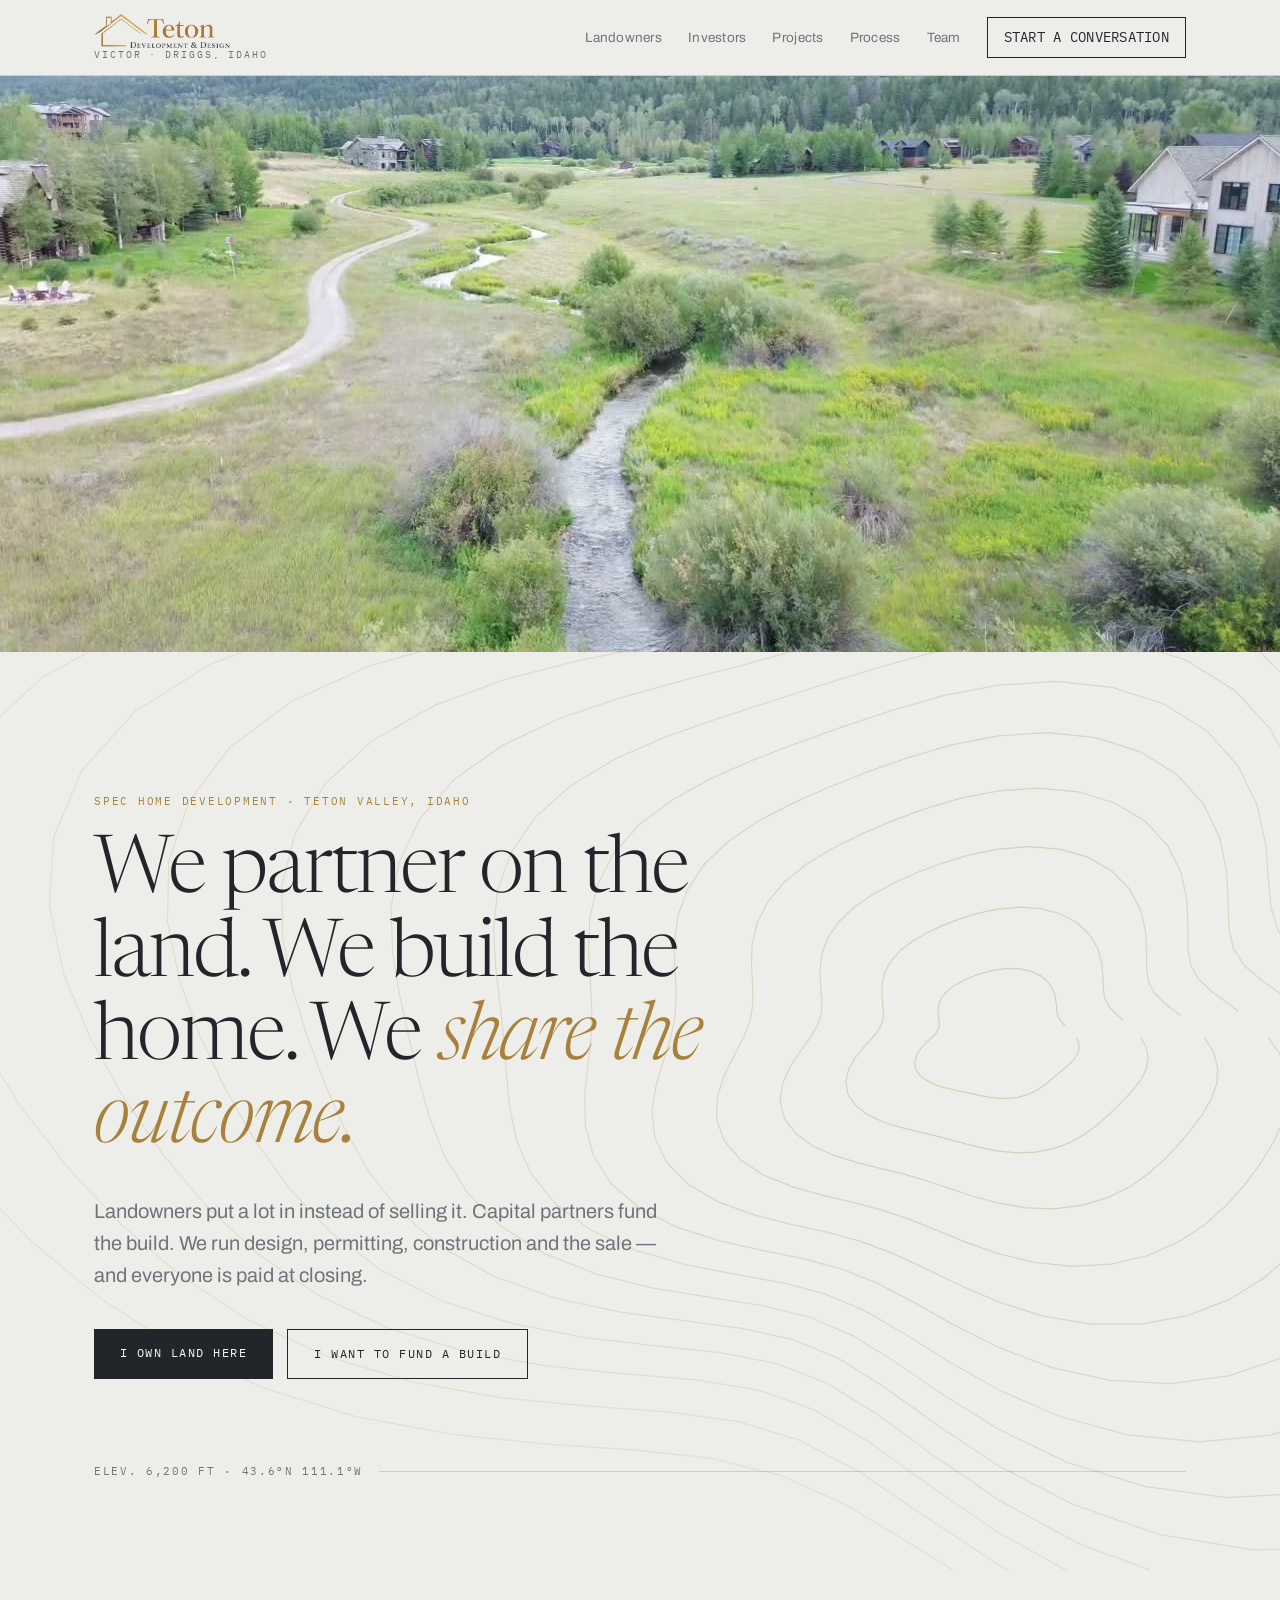
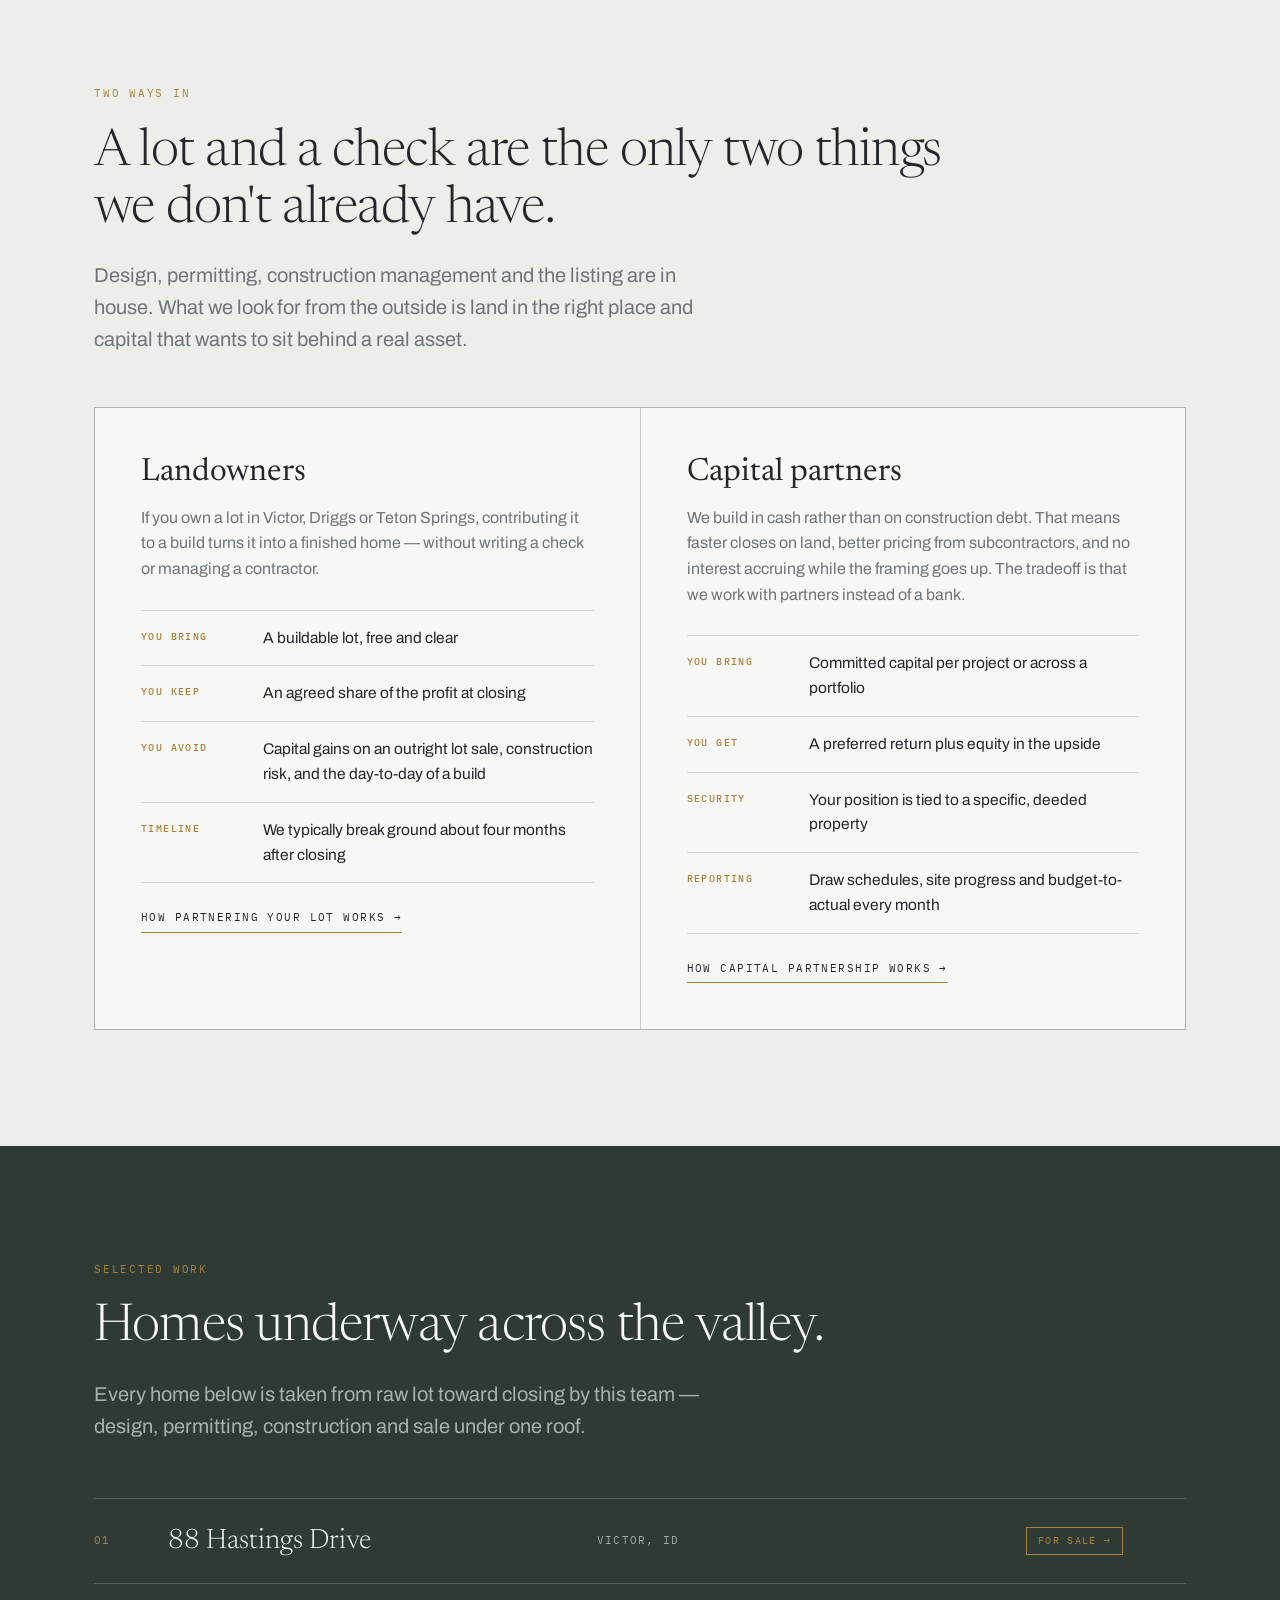
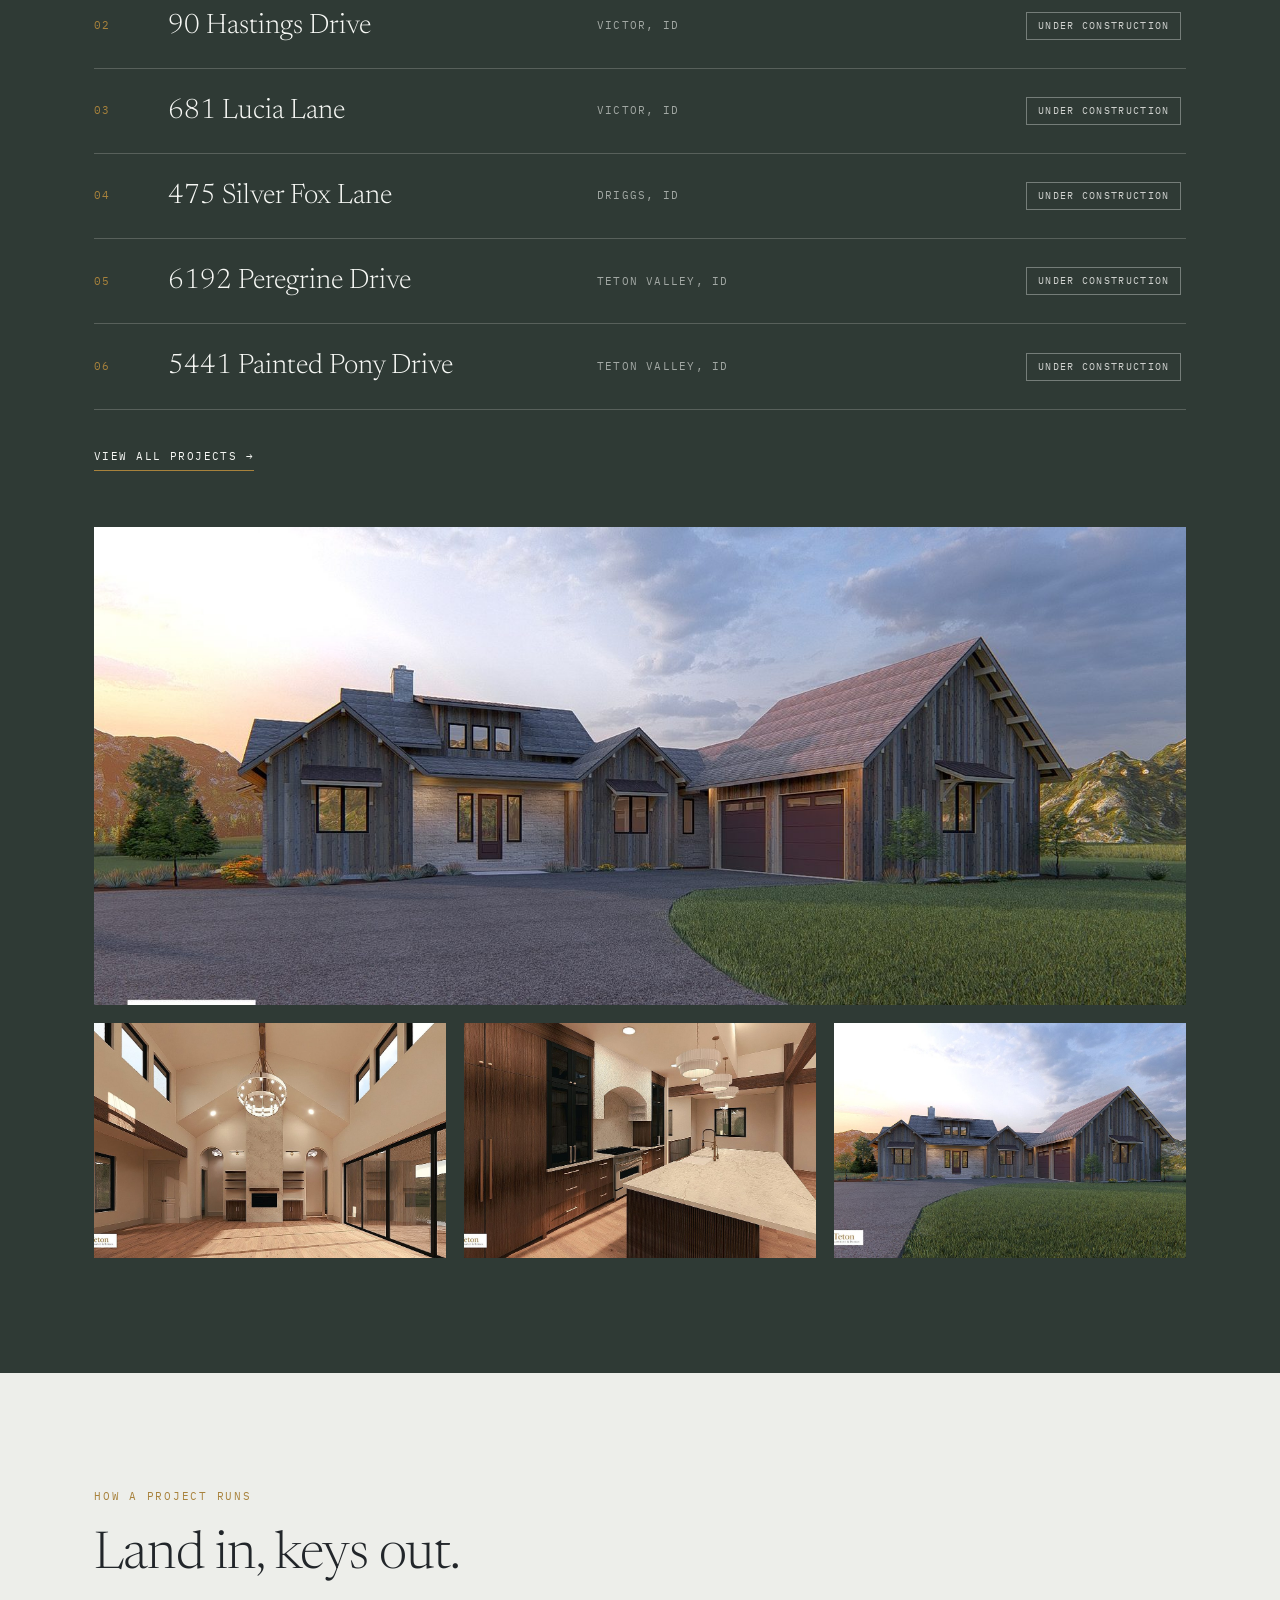
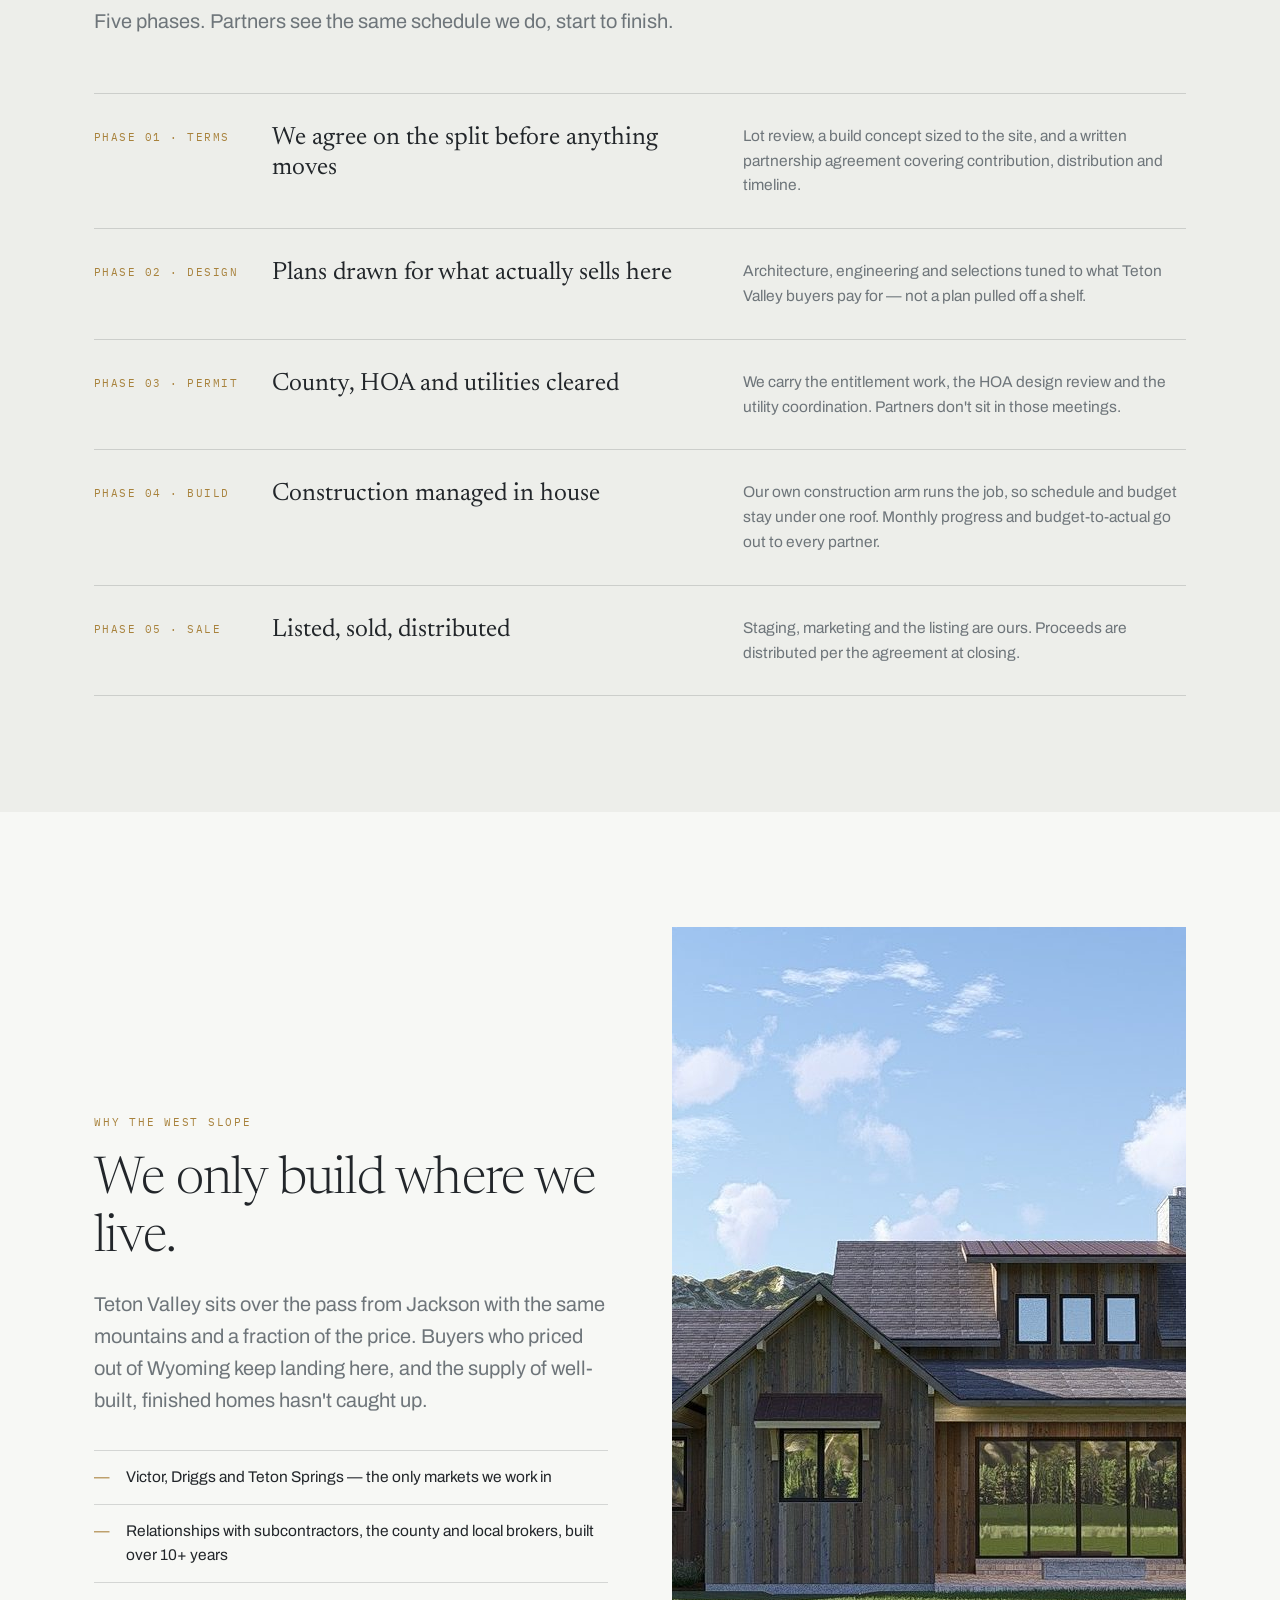
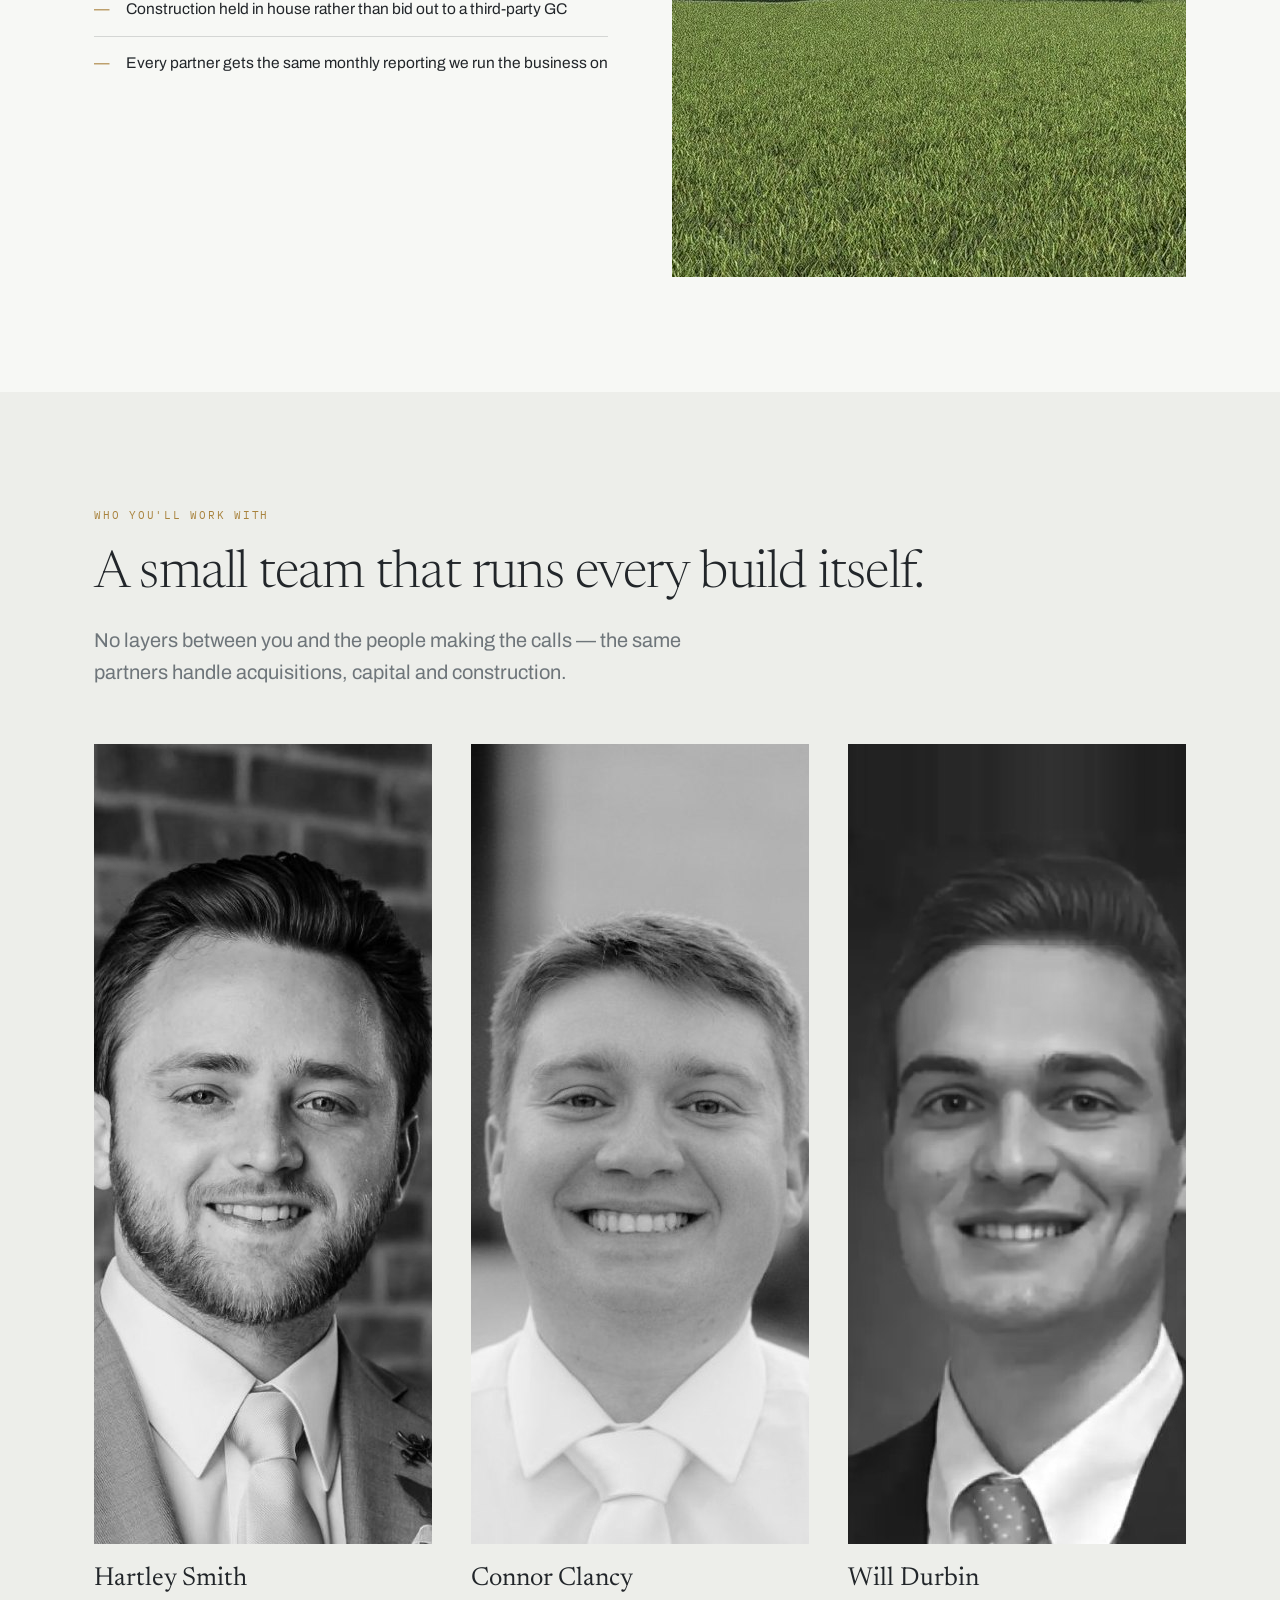
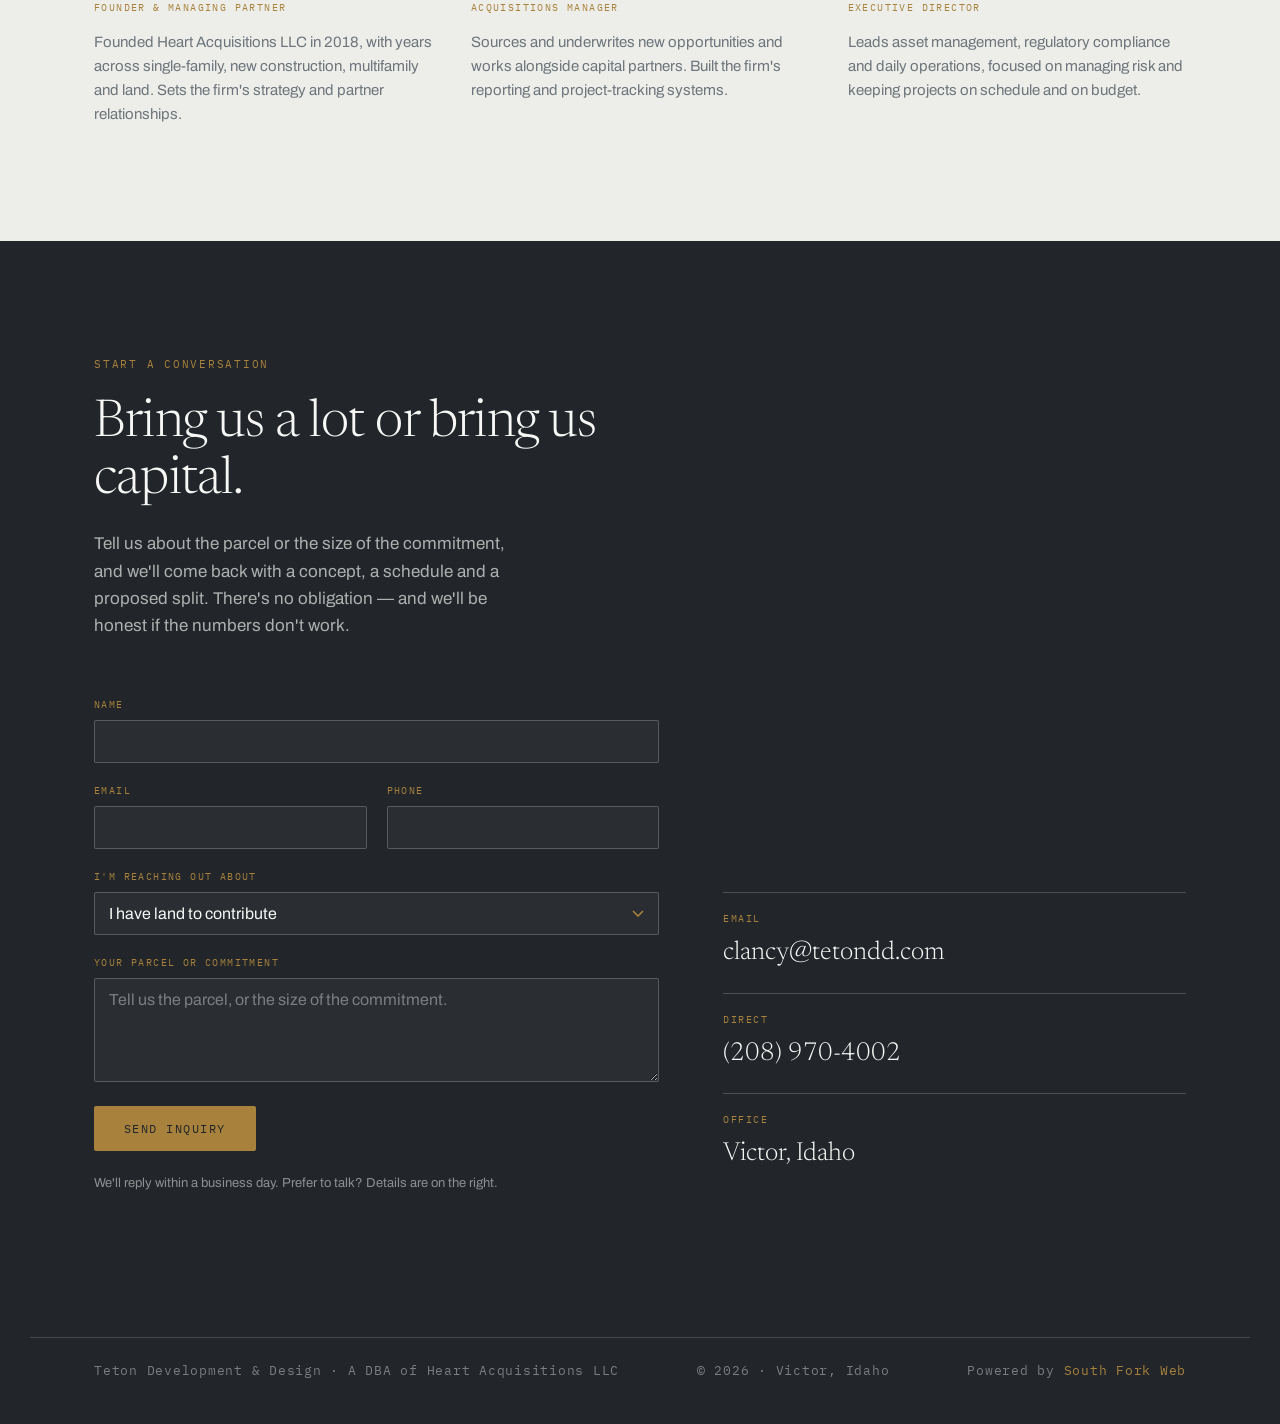
==== commit 0cacc143: "Link 88 Hastings (For Sale) to its Zillow listing - Projects card image + "View listing on Zillow" l" ====
--- a/index.html
+++ b/index.html
@@ -489,11 +489,11 @@
     <p class="tdd-lede r">Every home below is taken from raw lot toward closing by this team — design, permitting, construction and sale under one roof.</p>
 
     <div class="tdd-schedule r">
-      <a class="tdd-row" href="/projects">
+      <a class="tdd-row" href="https://www.zillow.com/homedetails/88-Hastings-Dr-Victor-ID-83455/194656353_zpid/" target="_blank" rel="noopener">
         <div class="tdd-row__idx">01</div>
         <div class="tdd-row__name">88 Hastings Drive</div>
         <div class="tdd-row__meta">Victor, ID</div>
-        <div class="tdd-row__status tdd-row__status--sold">For Sale</div>
+        <div class="tdd-row__status tdd-row__status--sold">For Sale →</div>
       </a>
       <a class="tdd-row" href="/projects">
         <div class="tdd-row__idx">02</div>
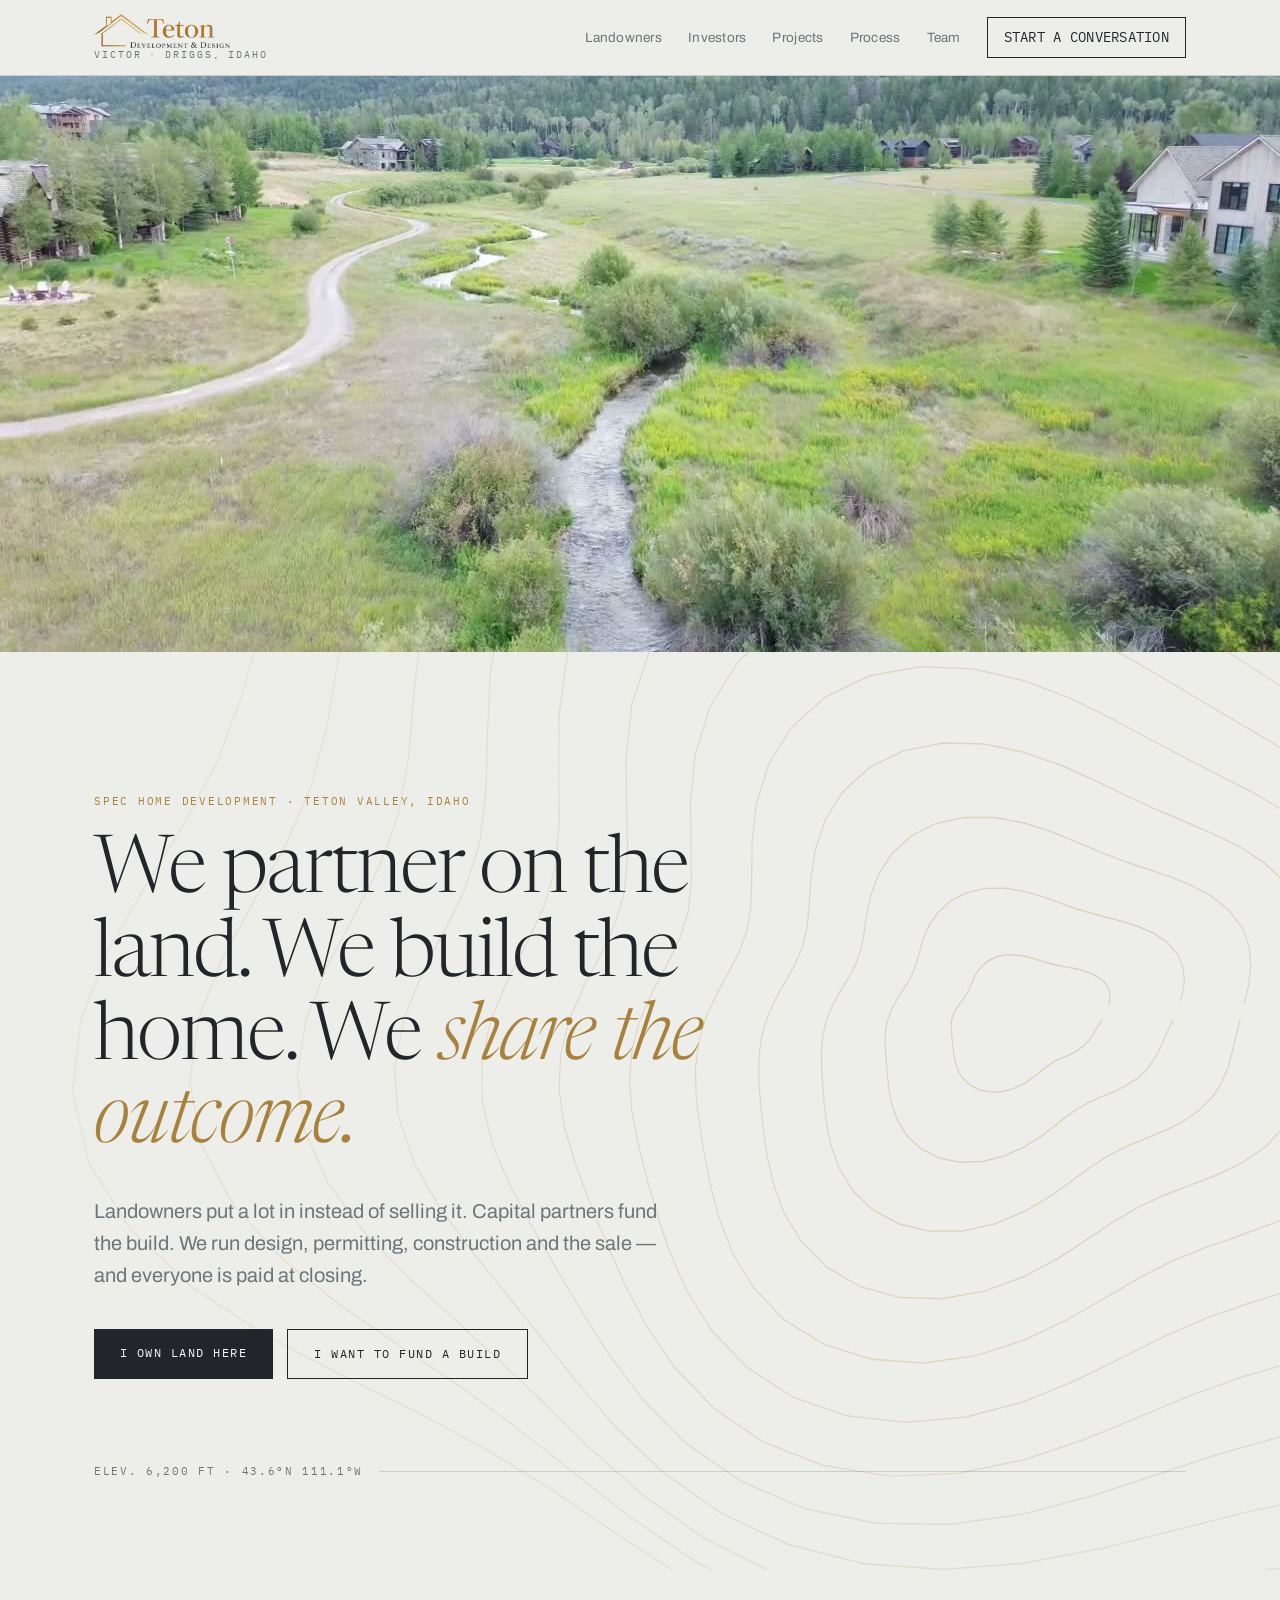
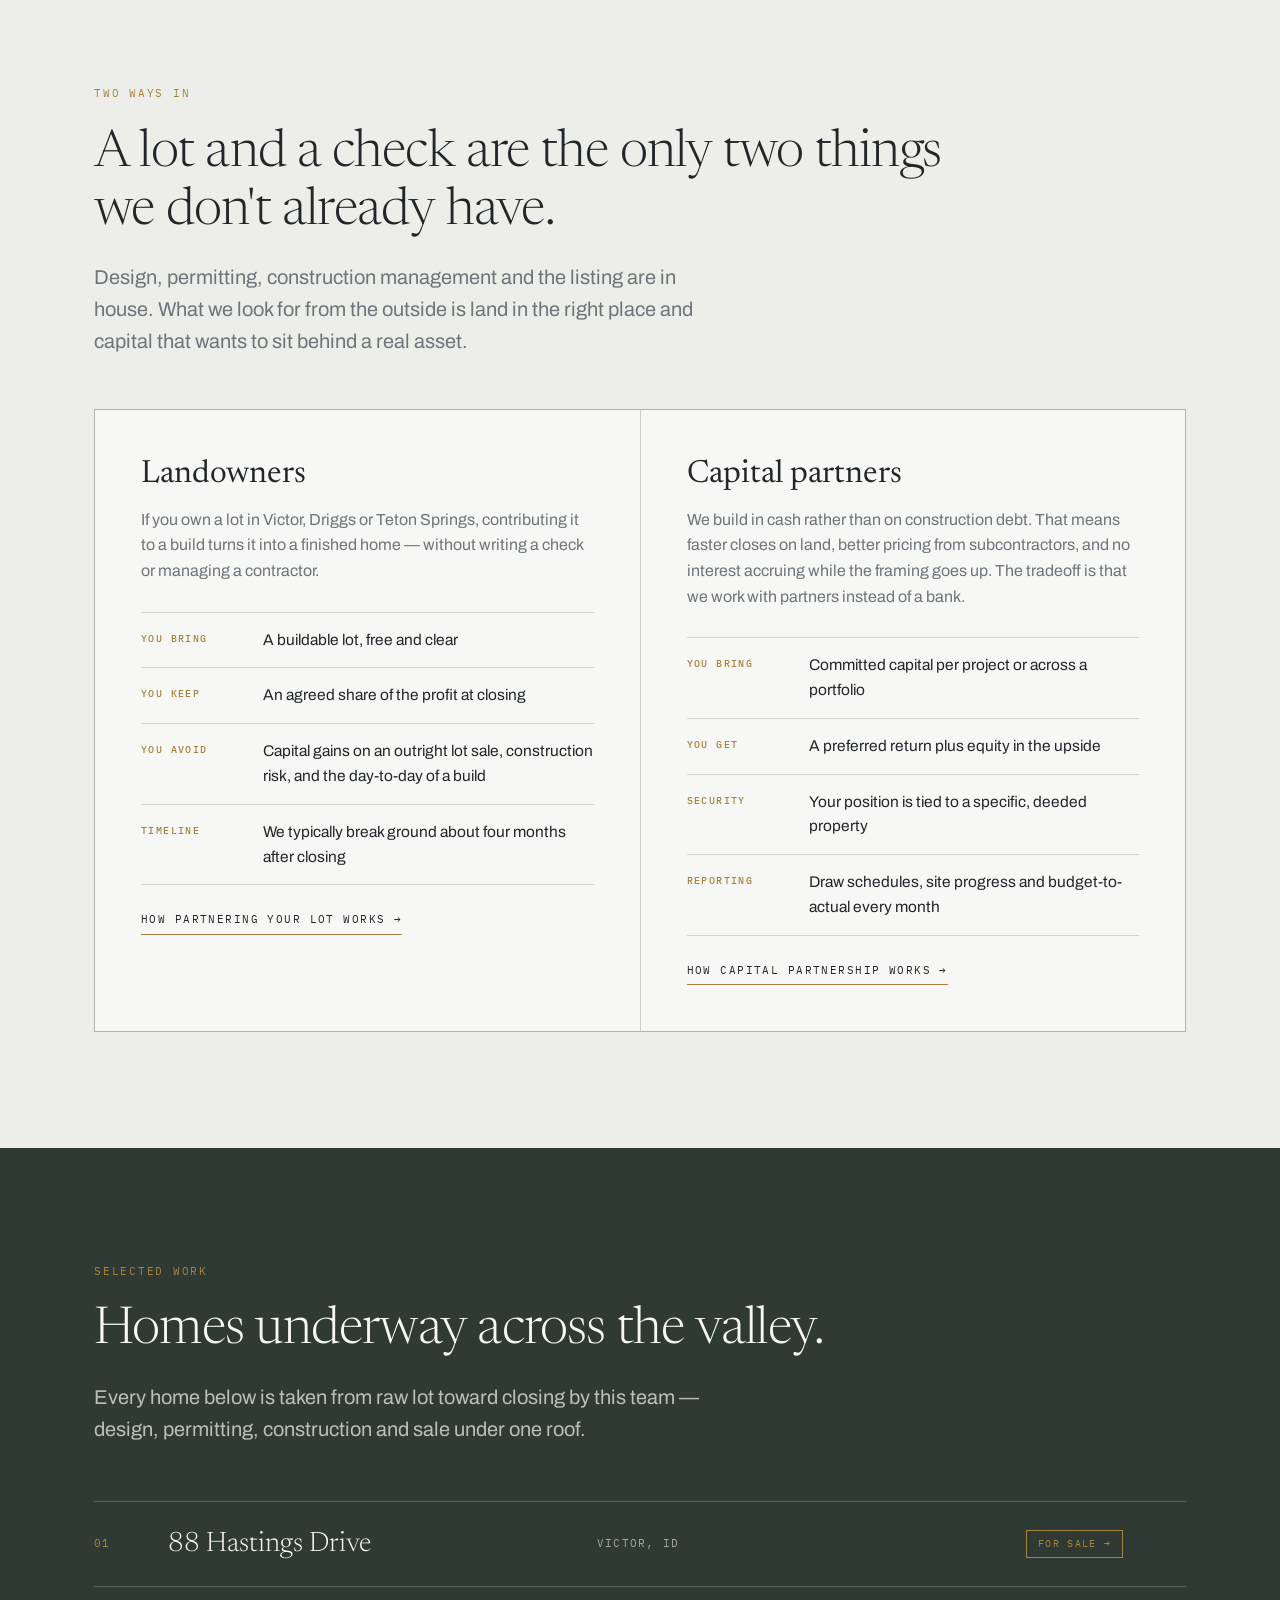
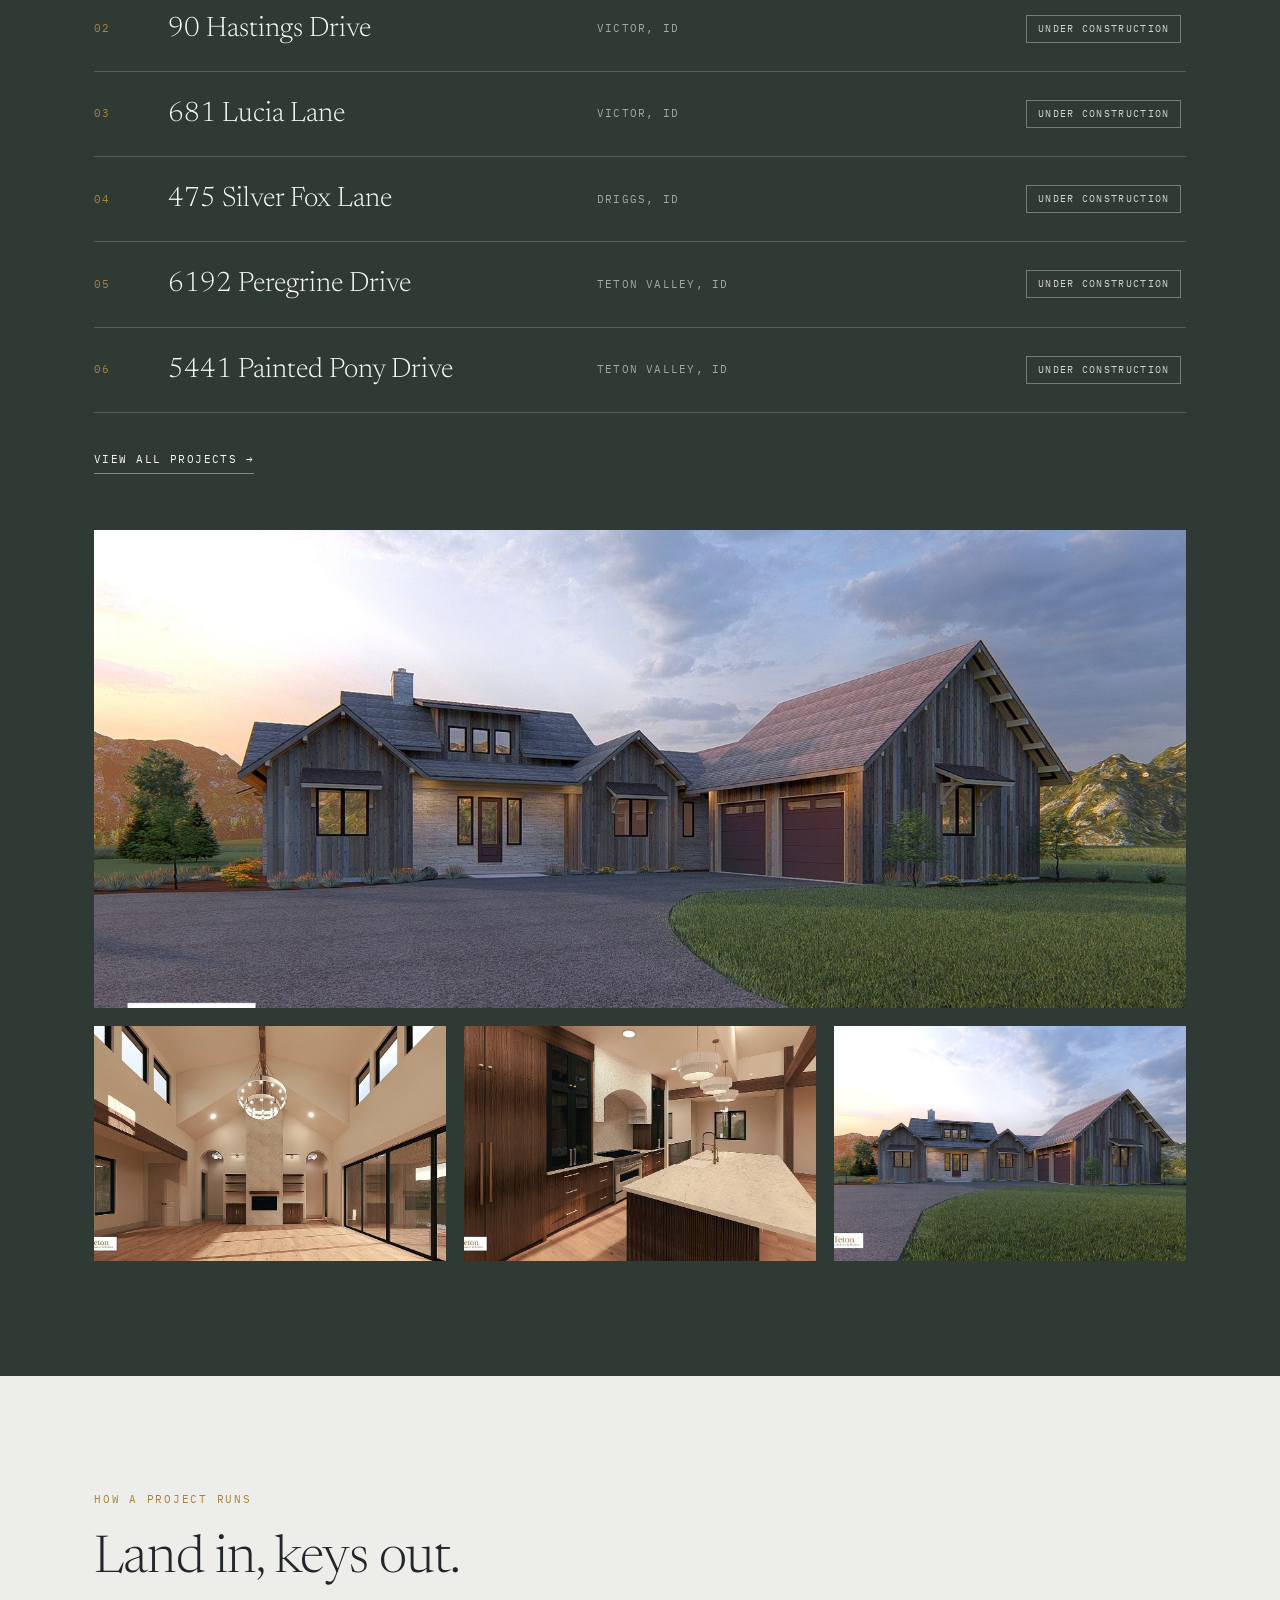
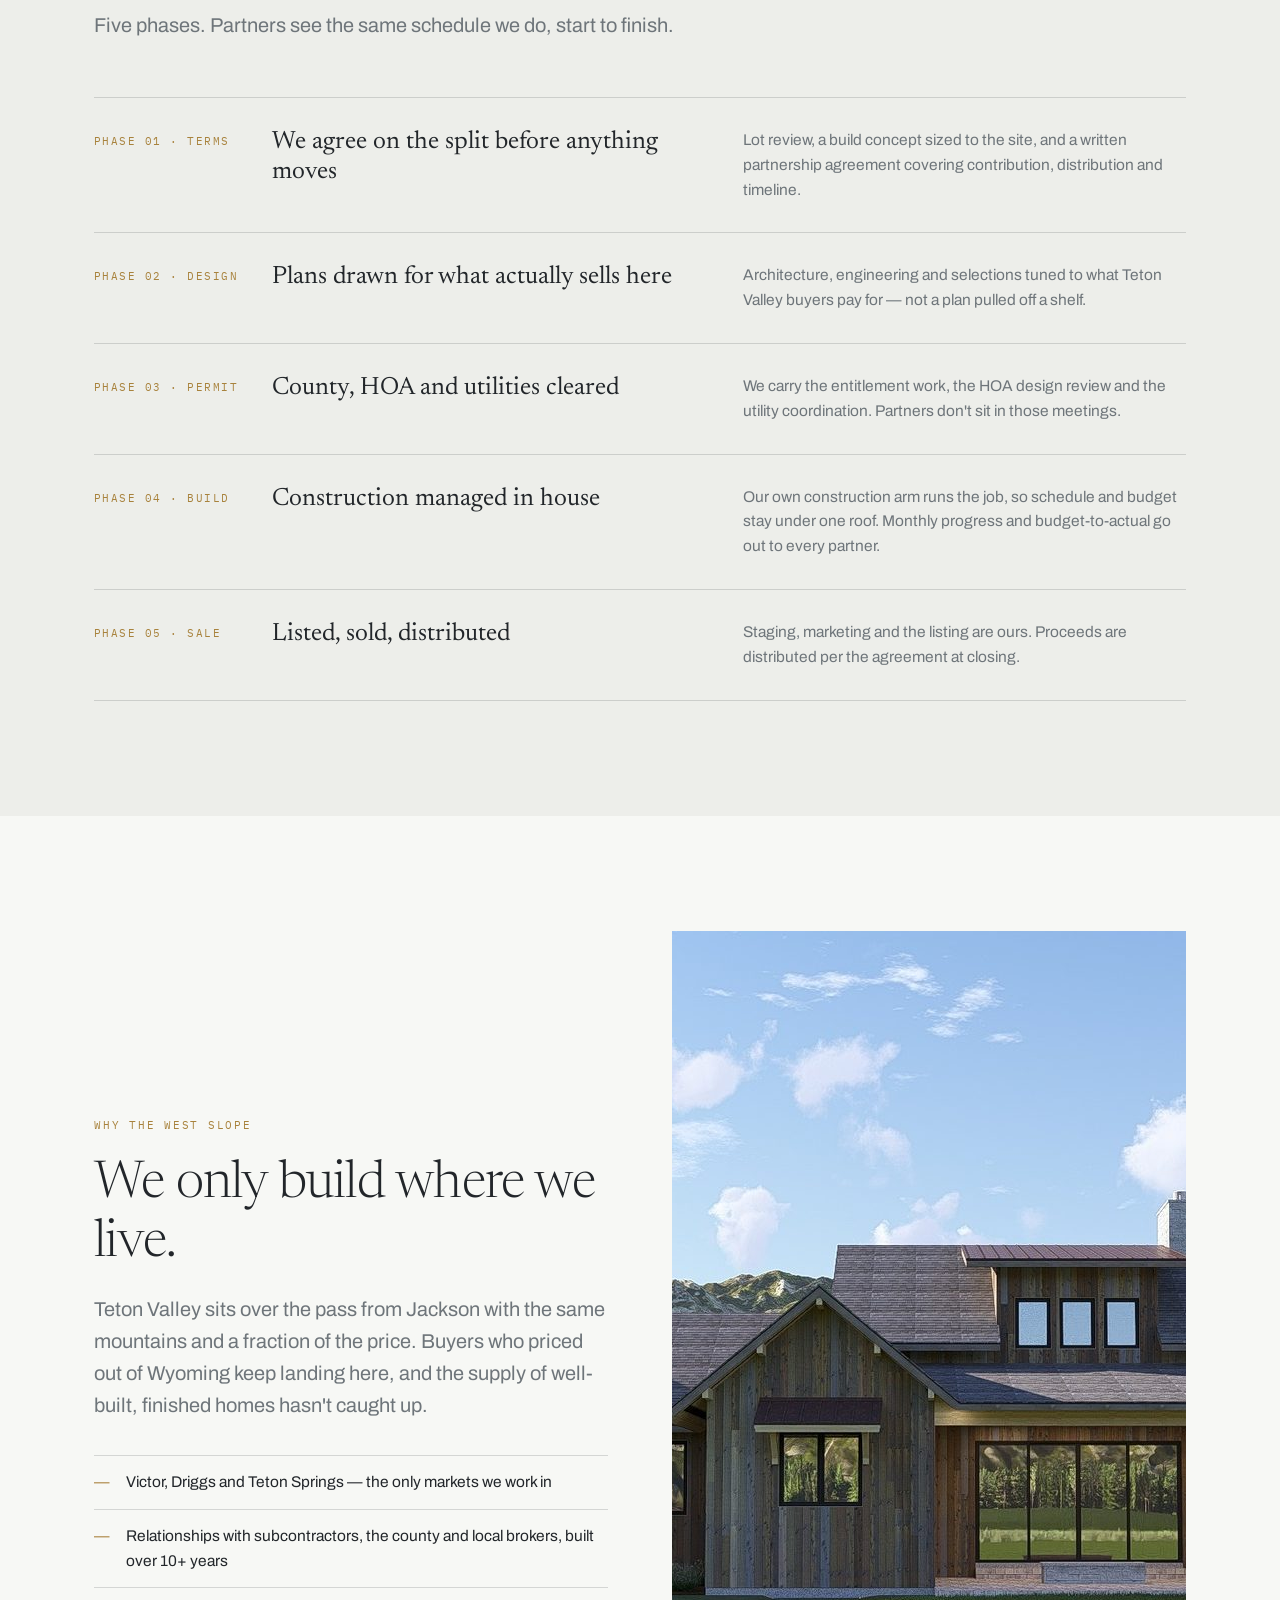
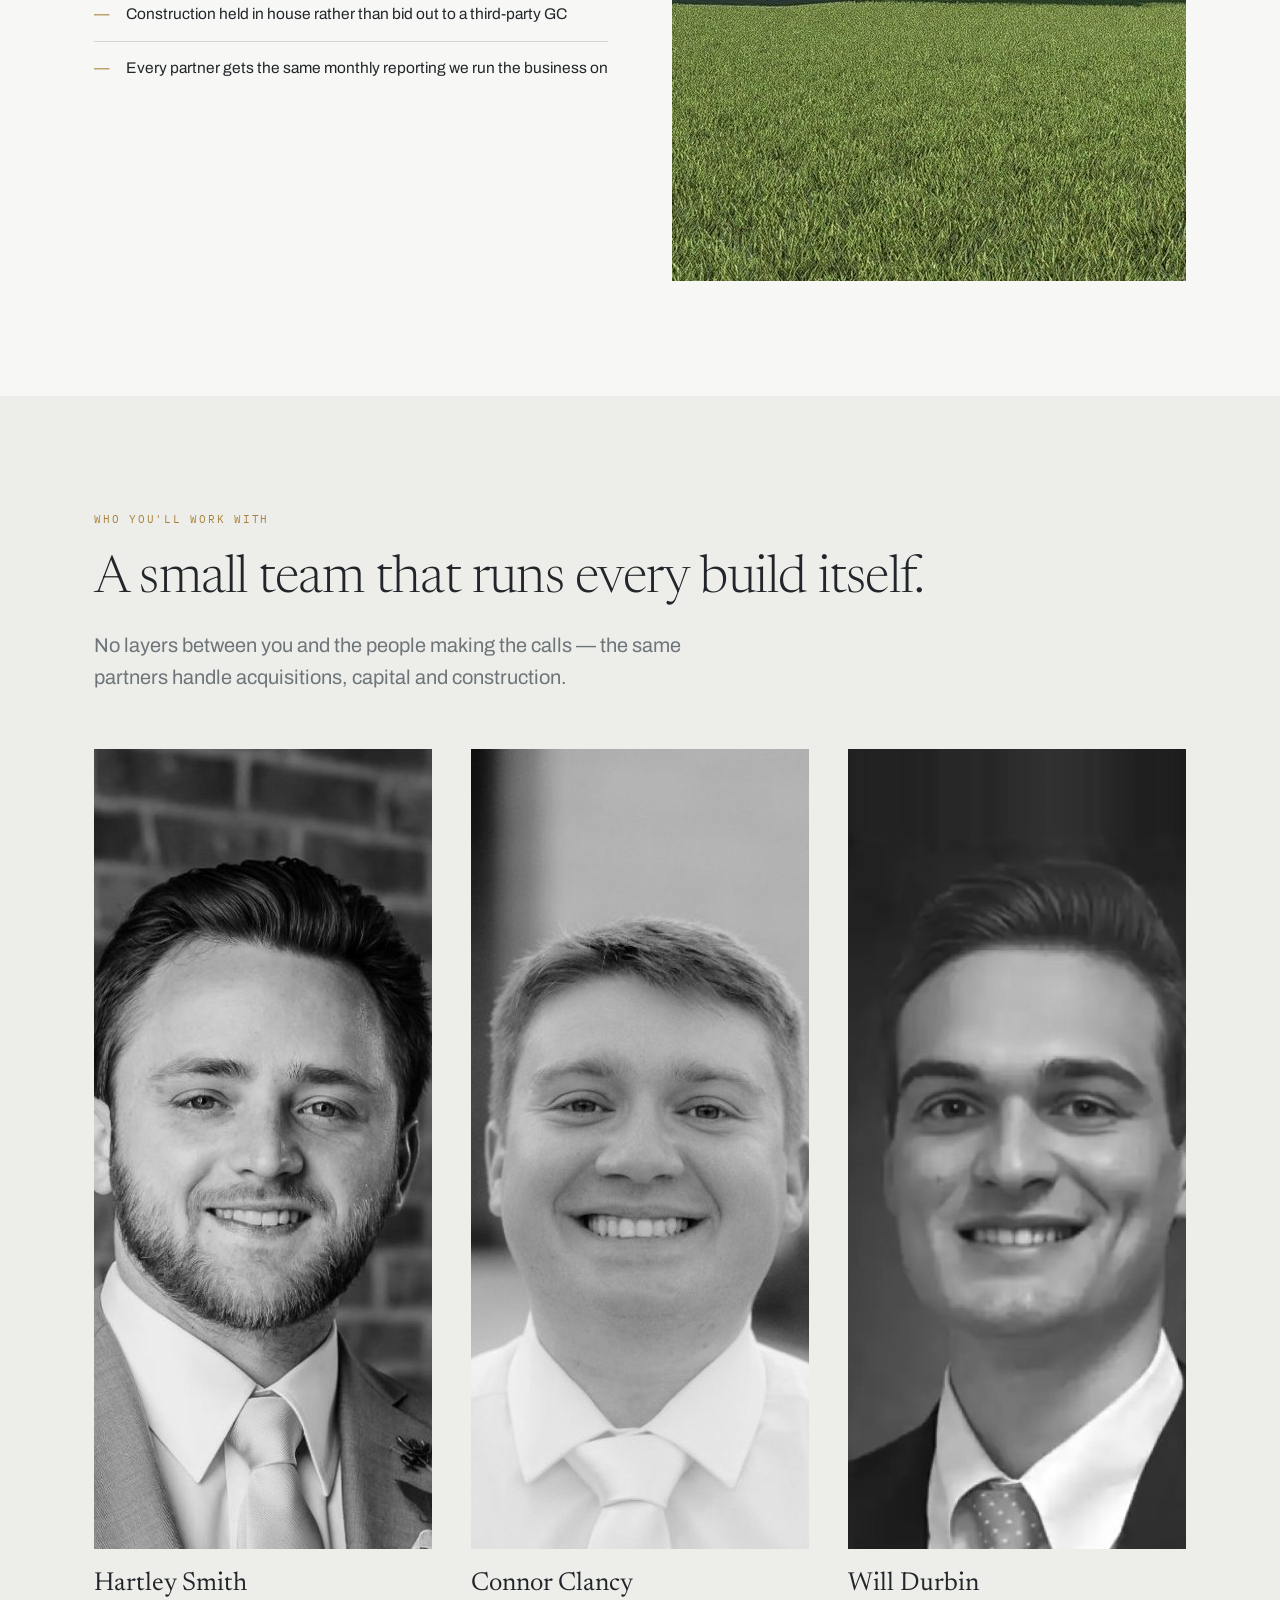
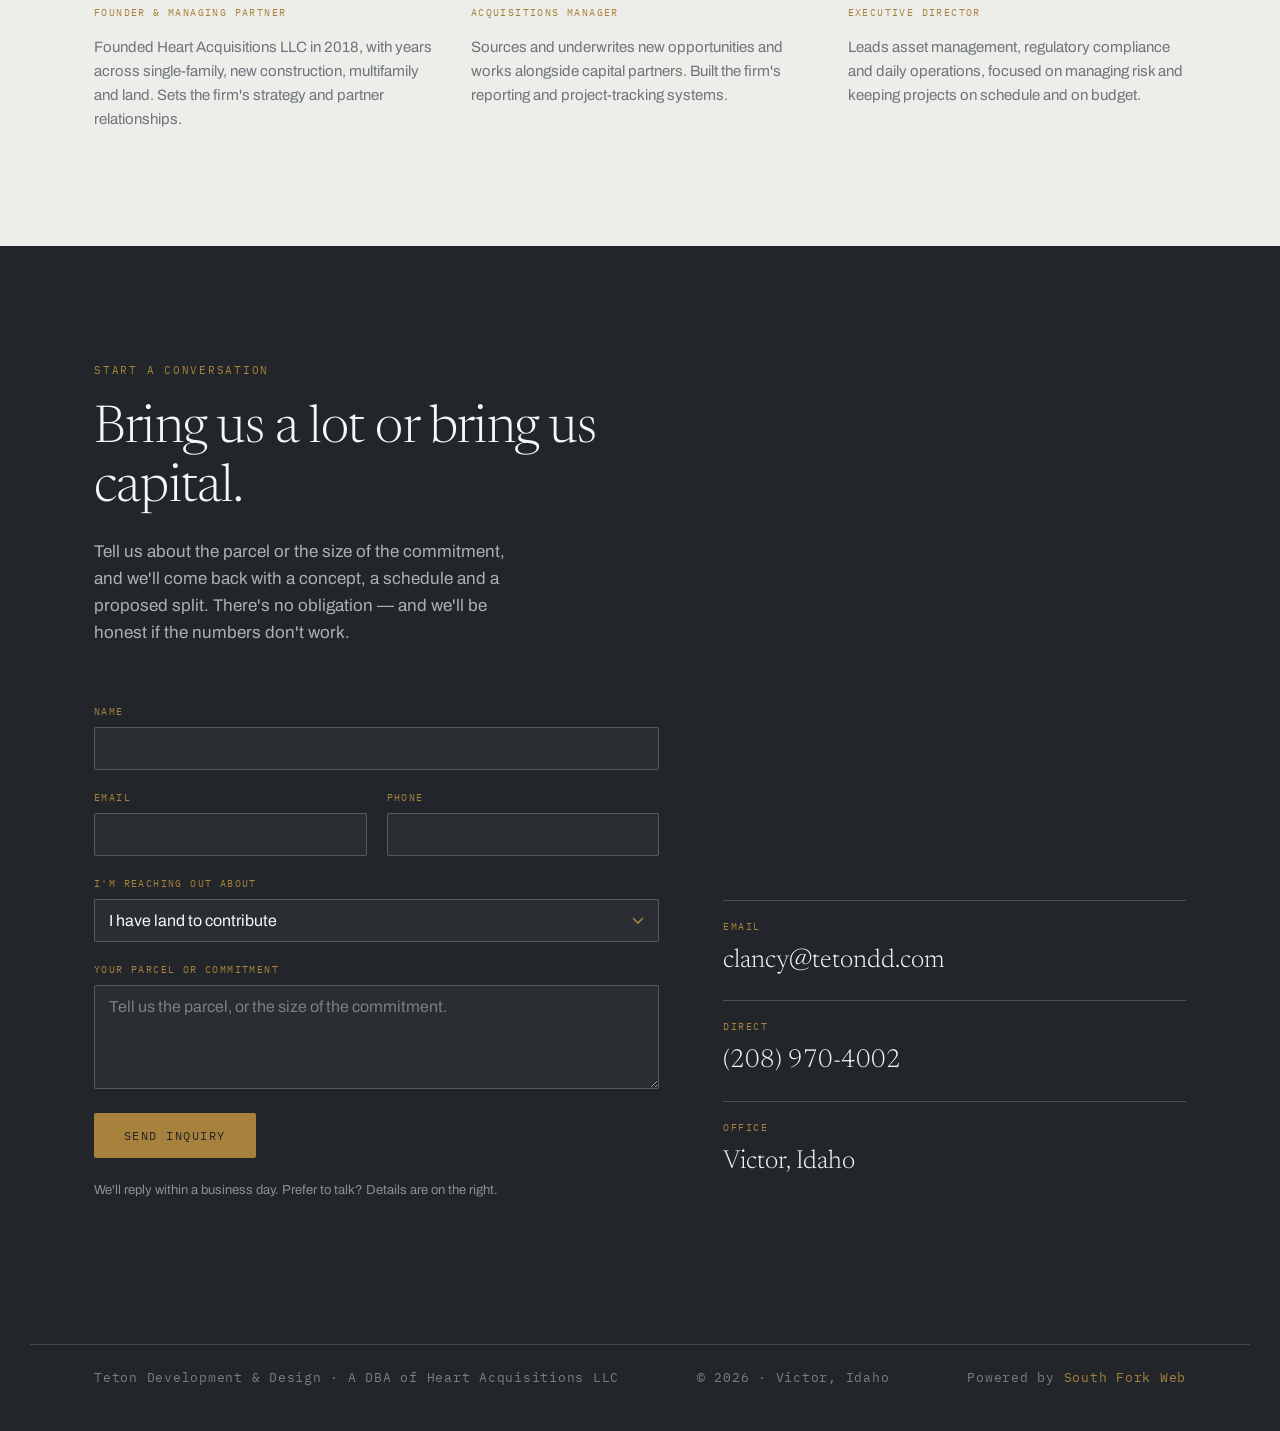
==== commit 4982d6bf: "Easy wins: share CSS/JS across all pages, a11y + perf fixes, docs Homepage (index.html) previously d" ====
--- a/index.html
+++ b/index.html
@@ -61,140 +61,26 @@
 <link rel="preconnect" href="https://fonts.googleapis.com">
 <link rel="preconnect" href="https://fonts.gstatic.com" crossorigin>
 <link href="https://fonts.googleapis.com/css2?family=Newsreader:ital,opsz,wght@0,6..72,300;0,6..72,400;0,6..72,500;1,6..72,300;1,6..72,400&family=Archivo:wght@400;500;600&family=IBM+Plex+Mono:wght@400;500&display=swap" rel="stylesheet">
+<link rel="stylesheet" href="/css/tdd.css">
 <style>
-:root{
-  --snowlight:#EDEEEA;
-  --paper:#F7F8F5;
-  --granite:#22262A;
-  --spruce:#2F3A35;
-  --brass:#A8823C;
-  --slate:#6E757A;
-  --hair:rgba(34,38,42,.16);
-
-  --display:"Newsreader",Georgia,serif;
-  --body:"Archivo",system-ui,-apple-system,sans-serif;
-  --mono:"IBM Plex Mono",ui-monospace,monospace;
-
-  --gut:clamp(20px,5vw,72px);
-  --stack:clamp(64px,9vw,132px);
-}
-
-*{box-sizing:border-box}
-html{scroll-behavior:smooth}
-body{
-  margin:0;
-  background:var(--snowlight);
-  color:var(--granite);
-  font-family:var(--body);
-  font-size:17px;
-  line-height:1.6;
-  -webkit-font-smoothing:antialiased;
-}
-img{max-width:100%;display:block}
-a{color:inherit}
-
-/* ---------- shared type ---------- */
-.tdd-eyebrow{
-  font-family:var(--mono);
-  font-size:11px;
-  letter-spacing:.16em;
-  text-transform:uppercase;
-  color:var(--brass);
-  margin:0 0 22px;
-}
-.tdd-eyebrow--slate{color:var(--slate)}
-.tdd-h2{
-  font-family:var(--display);
-  font-weight:300;
-  font-size:clamp(30px,4.6vw,52px);
-  line-height:1.1;
-  letter-spacing:-.015em;
-  margin:0 0 20px;
-}
-.tdd-lede{
-  font-size:clamp(17px,1.9vw,20px);
-  color:var(--slate);
-  max-width:56ch;
-  margin:0;
-}
-.tdd-wrap{max-width:1220px;margin:0 auto;padding:0 var(--gut)}
-.tdd-band{padding:var(--stack) 0}
-
-/* focus */
-a:focus-visible,button:focus-visible{
-  outline:2px solid var(--brass);
-  outline-offset:4px;
-}
-
-/* ---------- nav ---------- */
-.tdd-nav{
-  position:sticky;top:0;z-index:50;
-  background:rgba(237,238,234,.86);
-  backdrop-filter:blur(10px);
-  border-bottom:1px solid var(--hair);
-}
-.tdd-nav__in{
-  max-width:1220px;margin:0 auto;padding:14px var(--gut);
-  display:flex;align-items:center;justify-content:space-between;gap:20px;
-}
-.tdd-mark{
-  font-family:var(--display);
-  font-size:19px;letter-spacing:.01em;text-decoration:none;line-height:1.15;
-}
-.tdd-mark span{
-  display:block;font-family:var(--mono);font-size:9.5px;
-  letter-spacing:.2em;text-transform:uppercase;color:var(--slate);margin-top:2px;
-}
-.tdd-nav__links{display:flex;align-items:center;gap:26px}
-.tdd-nav__links a{
-  font-size:13.5px;letter-spacing:.02em;text-decoration:none;color:var(--slate);
-}
-.tdd-nav__links a:hover{color:var(--granite)}
-.tdd-nav__cta{
-  font-family:var(--mono);font-size:11px;letter-spacing:.12em;text-transform:uppercase;
-  border:1px solid var(--granite);padding:9px 16px;text-decoration:none;color:var(--granite)!important;
-  transition:background .25s,color .25s;
-}
-.tdd-nav__cta:hover{background:var(--granite);color:var(--paper)!important}
-
-/* mobile menu toggle */
-.tdd-navtoggle{display:none;background:none;border:0;cursor:pointer;width:44px;height:44px;
-  flex-direction:column;justify-content:center;align-items:center;gap:5px;margin:-6px -8px -6px 0}
-.tdd-navtoggle span{display:block;height:2px;width:23px;background:var(--granite);border-radius:2px;
-  transition:transform .3s ease,opacity .2s ease}
-.tdd-nav.open .tdd-navtoggle span:nth-child(1){transform:translateY(7px) rotate(45deg)}
-.tdd-nav.open .tdd-navtoggle span:nth-child(2){opacity:0}
-.tdd-nav.open .tdd-navtoggle span:nth-child(3){transform:translateY(-7px) rotate(-45deg)}
-
-@media(max-width:820px){
-  .tdd-navtoggle{display:flex}
-  .tdd-nav__links{
-    position:absolute;top:100%;left:0;right:0;
-    background:var(--snowlight);border-bottom:1px solid var(--hair);
-    flex-direction:column;align-items:stretch;gap:0;
-    padding:4px var(--gut) 22px;
-    max-height:0;overflow:hidden;opacity:0;pointer-events:none;
-    transition:max-height .35s ease,opacity .25s ease;
-  }
-  .tdd-nav.open .tdd-nav__links{max-height:84vh;opacity:1;pointer-events:auto}
-  .tdd-nav__links a{padding:15px 2px;font-size:16px;border-bottom:1px solid var(--hair)}
-  .tdd-nav__links a.tdd-nav__cta{margin-top:16px;border:1px solid var(--granite);text-align:center;padding:15px;color:var(--granite)!important}
-}
-@media(max-width:520px){.tdd-mark span{display:none}}
+/* Homepage-only styles. The shared base — reset, type scale, nav, buttons,
+   dark sections, footer, focus rings and scroll-reveal — is loaded from
+   /css/tdd.css above. Everything below is either a homepage-unique section
+   or a deliberate homepage override of a shared value. Keep shared
+   components (nav, footer, buttons) in tdd.css so all four pages stay in sync. */
+
+/* deliberate homepage overrides of shared values */
+:root{--stack:clamp(64px,9vw,132px)}          /* slightly airier bands than interior pages */
+.tdd-h2{font-size:clamp(30px,4.6vw,52px)}     /* larger display scale on the homepage */
+.tdd-lede{max-width:56ch}
+.tdd-actions{margin-top:0}                     /* hero actions sit tight under the sub-head */
 
 /* ---------- video hero band ---------- */
 .tdd-videohero{position:relative;width:100%;height:clamp(300px,64vh,760px);overflow:hidden;background:var(--granite)}
 .tdd-videohero video{position:absolute;inset:0;width:100%;height:100%;object-fit:cover;display:block}
 
-/* ---------- hero ---------- */
+/* ---------- hero (contour + #contour styling come from tdd.css) ---------- */
 .tdd-hero{position:relative;overflow:hidden;padding:clamp(70px,11vw,150px) 0 clamp(56px,7vw,96px)}
-#contour{
-  position:absolute;inset:0;width:100%;height:100%;
-  pointer-events:none;z-index:0;
-}
-#contour path{
-  fill:none;stroke:var(--brass);stroke-width:.85;opacity:.34;
-}
 .tdd-hero__in{position:relative;z-index:1}
 .tdd-hero h1{
   font-family:var(--display);
@@ -210,17 +96,6 @@
   font-size:clamp(17px,1.9vw,20px);
   color:var(--slate);max-width:52ch;margin:0 0 38px;
 }
-.tdd-actions{display:flex;flex-wrap:wrap;gap:14px}
-.tdd-btn{
-  font-family:var(--mono);font-size:11.5px;letter-spacing:.13em;text-transform:uppercase;
-  padding:15px 26px;text-decoration:none;display:inline-block;
-  transition:transform .2s,background .25s,color .25s;
-}
-.tdd-btn:hover{transform:translateY(-2px)}
-.tdd-btn--solid{background:var(--granite);color:var(--paper)}
-.tdd-btn--solid:hover{background:var(--spruce)}
-.tdd-btn--ghost{border:1px solid var(--granite);color:var(--granite)}
-.tdd-btn--ghost:hover{background:var(--granite);color:var(--paper)}
 
 /* elevation datum rule */
 .tdd-datum{
@@ -240,6 +115,7 @@
   line-height:1.15;margin:0 0 14px;
 }
 .tdd-lane__p{color:var(--slate);margin:0 0 28px;font-size:16px}
+/* homepage lane terms use a tighter label column than the interior .tdd-terms in tdd.css */
 .tdd-terms{list-style:none;margin:0;padding:0;border-top:1px solid var(--hair)}
 .tdd-terms li{
   display:grid;grid-template-columns:104px 1fr;gap:18px;
@@ -256,12 +132,7 @@
   border-bottom:1px solid var(--brass);padding-bottom:5px;color:var(--granite);
 }
 
-/* ---------- project schedule ---------- */
-.tdd-dark{background:var(--spruce);color:var(--paper)}
-.tdd-dark .tdd-h2{color:var(--paper)}
-.tdd-dark .tdd-lede{color:rgba(247,248,245,.62)}
-.tdd-dark .tdd-eyebrow{color:var(--brass)}
-
+/* ---------- project schedule (dark-section styling comes from tdd.css) ---------- */
 .tdd-schedule{margin-top:56px;border-top:1px solid rgba(247,248,245,.2)}
 .tdd-row{
   display:grid;grid-template-columns:52px 1fr 1fr 160px;
@@ -287,19 +158,13 @@
   .tdd-row__status{margin-top:8px}
 }
 
-/* photo slots */
+/* gallery imagery */
 .tdd-gallery{display:grid;grid-template-columns:repeat(3,1fr);gap:18px;margin-top:56px}
 @media(max-width:820px){.tdd-gallery{grid-template-columns:1fr}}
-.tdd-slot{
-  aspect-ratio:3/2;border:1px dashed rgba(168,130,60,.65);
-  display:flex;flex-direction:column;align-items:center;justify-content:center;gap:8px;
-  font-family:var(--mono);font-size:10.5px;letter-spacing:.13em;text-transform:uppercase;
-  color:var(--brass);text-align:center;padding:20px;
-}
-.tdd-slot span{color:rgba(247,248,245,.45);letter-spacing:.08em;text-transform:none;font-size:11px}
-.tdd-slot--light{border-color:rgba(168,130,60,.6)}
-.tdd-slot--light span{color:var(--slate)}
-.tdd-slot--wide{aspect-ratio:16/7;grid-column:1/-1}
+.tdd-gallery img{width:100%;height:100%;object-fit:cover;display:block;border:0}
+.tdd-shot{aspect-ratio:3/2}
+.tdd-shot--wide{grid-column:1/-1;aspect-ratio:16/7}
+.tdd-portrait{width:100%;aspect-ratio:4/5;object-fit:cover;display:block}
 
 /* ---------- process ---------- */
 .tdd-phases{margin-top:56px;border-top:1px solid var(--hair)}
@@ -337,26 +202,6 @@
   text-transform:uppercase;color:var(--brass);margin-bottom:6px;
 }
 
-footer.tdd-foot{background:var(--granite);color:rgba(247,248,245,.42);padding:28px 0 44px;font-size:12.5px}
-.tdd-foot__in{
-  max-width:1220px;margin:0 auto;padding:22px var(--gut) 0;
-  border-top:1px solid rgba(247,248,245,.16);
-  display:flex;justify-content:space-between;flex-wrap:wrap;gap:12px;
-  font-family:var(--mono);letter-spacing:.06em;
-}
-.tdd-foot__link{color:var(--brass);text-decoration:none}
-.tdd-foot__link:hover{text-decoration:underline}
-
-/* ---------- brand logo in nav ---------- */
-.tdd-logo{height:34px;width:auto;display:block}
-@media(max-width:520px){.tdd-logo{height:28px}}
-
-/* ---------- real imagery ---------- */
-.tdd-gallery img{width:100%;height:100%;object-fit:cover;display:block;border:0}
-.tdd-shot{aspect-ratio:3/2}
-.tdd-shot--wide{grid-column:1/-1;aspect-ratio:16/7}
-.tdd-portrait{width:100%;aspect-ratio:4/5;object-fit:cover;display:block}
-
 /* ---------- inquiry form ---------- */
 .tdd-form{display:flex;flex-direction:column;gap:20px}
 .tdd-field{display:flex;flex-direction:column;gap:7px}
@@ -401,15 +246,6 @@
 .tdd-member h3{font-family:var(--display);font-weight:400;font-size:clamp(21px,2.2vw,26px);margin:0 0 5px;line-height:1.2}
 .tdd-member__role{font-family:var(--mono);font-size:10px;letter-spacing:.14em;text-transform:uppercase;color:var(--brass);margin:0 0 14px}
 .tdd-member__bio{color:var(--slate);font-size:15px;margin:0}
-
-/* reveal */
-.r{opacity:0;transform:translateY(16px);transition:opacity .8s ease,transform .8s ease}
-.r.in{opacity:1;transform:none}
-@media(prefers-reduced-motion:reduce){
-  .r{opacity:1;transform:none;transition:none}
-  html{scroll-behavior:auto}
-  .tdd-btn:hover,.tdd-row:hover{transform:none}
-}
 </style>
 </head>
 <body>
@@ -430,7 +266,7 @@
 </nav>
 
 <section class="tdd-videohero" id="top" aria-label="Teton Development &amp; Design showcase video">
-  <video id="tdd-hero-video" autoplay muted loop playsinline preload="auto" poster="media/home-poster.jpg">
+  <video id="tdd-hero-video" autoplay muted loop playsinline preload="metadata" poster="media/home-poster.jpg">
     <source src="media/home.mp4" type="video/mp4">
   </video>
 </section>
@@ -686,125 +522,7 @@
   </div>
 </footer>
 
-<script>
-document.getElementById('yr').textContent = new Date().getFullYear();
-
-/* ---- hero video: pause for reduced-motion visitors ---- */
-(function(){
-  var v=document.getElementById('tdd-hero-video');
-  if(!v) return;
-  if(window.matchMedia('(prefers-reduced-motion: reduce)').matches){
-    v.autoplay=false; v.pause();
-  }
-})();
-
-/* ---- mobile nav toggle ---- */
-(function(){
-  var nav = document.querySelector('.tdd-nav');
-  var btn = nav && nav.querySelector('.tdd-navtoggle');
-  var menu = document.getElementById('tdd-menu');
-  if(!nav || !btn || !menu) return;
-  btn.addEventListener('click', function(){
-    var open = nav.classList.toggle('open');
-    btn.setAttribute('aria-expanded', open ? 'true' : 'false');
-  });
-  menu.querySelectorAll('a').forEach(function(a){
-    a.addEventListener('click', function(){
-      nav.classList.remove('open');
-      btn.setAttribute('aria-expanded','false');
-    });
-  });
-})();
-
-/* ---- contour field: nested topographic rings, drawn in on load ---- */
-(function(){
-  var svg = document.getElementById('contour');
-  var reduce = window.matchMedia('(prefers-reduced-motion: reduce)').matches;
-  var W = 1000, H = 620;
-  svg.setAttribute('viewBox','0 0 '+W+' '+H);
-
-  function seeded(s){return function(){s=(s*16807)%2147483647;return s/2147483647;}}
-  var rnd = seeded(90210);
-
-  var cx = W*0.78, cy = H*0.42;
-  var rings = 13;
-  var offsets = [];
-  for(var k=0;k<5;k++) offsets.push(rnd()*Math.PI*2);
-
-  for(var i=0;i<rings;i++){
-    var base = 46 + i*40;
-    var pts = [];
-    for(var a=0;a<=360;a+=6){
-      var rad = a*Math.PI/180;
-      var wob = 1
-        + 0.16*Math.sin(rad*2 + offsets[0] + i*0.22)
-        + 0.10*Math.sin(rad*3 + offsets[1] - i*0.16)
-        + 0.06*Math.sin(rad*5 + offsets[2] + i*0.09);
-      var r = base*wob;
-      pts.push([cx + r*Math.cos(rad)*1.45, cy + r*Math.sin(rad)*0.82]);
-    }
-    var d = 'M'+pts.map(function(p){return p[0].toFixed(1)+','+p[1].toFixed(1);}).join('L')+'Z';
-    var path = document.createElementNS('http://www.w3.org/2000/svg','path');
-    path.setAttribute('d',d);
-    path.style.opacity = (0.30 - i*0.014).toFixed(3);
-    svg.appendChild(path);
-
-    if(!reduce){
-      var len = 2*Math.PI*base*1.15;
-      path.style.strokeDasharray = len;
-      path.style.strokeDashoffset = len;
-      path.style.transition = 'stroke-dashoffset 2.4s cubic-bezier(.22,.61,.36,1) '+(i*0.075)+'s';
-      (function(p){ requestAnimationFrame(function(){ requestAnimationFrame(function(){ p.style.strokeDashoffset = 0; }); }); })(path);
-    }
-  }
-})();
-
-/* ---- scroll reveal ---- */
-(function(){
-  var els = document.querySelectorAll('.r');
-  if(!('IntersectionObserver' in window)){els.forEach(function(e){e.classList.add('in')});return;}
-  var io = new IntersectionObserver(function(entries){
-    entries.forEach(function(en){
-      if(en.isIntersecting){en.target.classList.add('in');io.unobserve(en.target);}
-    });
-  },{threshold:0.12,rootMargin:'0px 0px -40px 0px'});
-  els.forEach(function(e){io.observe(e)});
-})();
-/* ---- inquiry form: AJAX submit to Formspree, inline success/error ---- */
-(function(){
-  var form = document.getElementById('tdd-inquiry');
-  if(!form) return;
-  var btn = form.querySelector('.tdd-submit');
-  var status = form.querySelector('.tdd-form__status');
-  var done = document.getElementById('tdd-done');
-  form.addEventListener('submit', function(e){
-    e.preventDefault();
-    status.hidden = true; status.textContent = '';
-    var label = btn.textContent;
-    btn.disabled = true; btn.textContent = 'Sending…';
-    fetch(form.action, {
-      method: 'POST',
-      body: new FormData(form),
-      headers: {'Accept': 'application/json'}
-    }).then(function(res){
-      if(res.ok){
-        form.hidden = true;
-        done.hidden = false;
-        done.scrollIntoView({block:'nearest', behavior:'smooth'});
-      } else {
-        return res.json().then(function(d){
-          var msg = (d && d.errors && d.errors.map(function(x){return x.message;}).join(', ')) || 'Something went wrong. Please email clancy@tetondd.com.';
-          throw new Error(msg);
-        });
-      }
-    }).catch(function(err){
-      status.hidden = false;
-      status.textContent = (err && err.message) ? err.message : 'Could not send — please email clancy@tetondd.com.';
-      btn.disabled = false; btn.textContent = label;
-    });
-  });
-})();
-</script>
+<script src="/js/tdd.js" defer></script>
 
 <!-- Vercel Web Analytics (enable "Analytics" in the Vercel project for data to flow) -->
 <script>window.va=window.va||function(){(window.vaq=window.vaq||[]).push(arguments);};</script>
--- a/css/tdd.css
+++ b/css/tdd.css
@@ -0,0 +1,153 @@
+/* Teton Development & Design — shared styles (used by interior pages) */
+:root{
+  --snowlight:#EDEEEA; --paper:#F7F8F5; --granite:#22262A; --spruce:#2F3A35;
+  --brass:#A8823C; --slate:#6E757A; --hair:rgba(34,38,42,.16);
+  --display:"Newsreader",Georgia,serif;
+  --body:"Archivo",system-ui,-apple-system,sans-serif;
+  --mono:"IBM Plex Mono",ui-monospace,monospace;
+  --gut:clamp(20px,5vw,72px); --stack:clamp(64px,9vw,120px);
+}
+*{box-sizing:border-box}
+html{scroll-behavior:smooth}
+body{margin:0;background:var(--snowlight);color:var(--granite);font-family:var(--body);font-size:17px;line-height:1.6;-webkit-font-smoothing:antialiased}
+img{max-width:100%;display:block}
+a{color:inherit}
+.tdd-wrap{max-width:1220px;margin:0 auto;padding:0 var(--gut)}
+.tdd-wrap--narrow{max-width:860px}
+.tdd-band{padding:var(--stack) 0}
+a:focus-visible,button:focus-visible{outline:2px solid var(--brass);outline-offset:4px}
+
+.tdd-eyebrow{font-family:var(--mono);font-size:11px;letter-spacing:.16em;text-transform:uppercase;color:var(--brass);margin:0 0 22px}
+.tdd-h1{font-family:var(--display);font-weight:300;font-size:clamp(34px,5.6vw,66px);line-height:1.05;letter-spacing:-.02em;margin:0 0 26px;max-width:18ch}
+.tdd-h1 em{font-style:italic;color:var(--brass)}
+.tdd-h2{font-family:var(--display);font-weight:300;font-size:clamp(28px,4.4vw,46px);line-height:1.12;letter-spacing:-.015em;margin:0 0 20px}
+.tdd-h3{font-family:var(--display);font-weight:400;font-size:clamp(21px,2.4vw,27px);line-height:1.2;margin:0 0 12px}
+.tdd-lede{font-size:clamp(17px,1.9vw,20px);color:var(--slate);max-width:60ch;margin:0}
+.tdd-p{font-size:16.5px;margin:0 0 18px;max-width:66ch}
+.tdd-p--slate{color:var(--slate)}
+
+/* nav */
+.tdd-nav{position:sticky;top:0;z-index:50;background:rgba(237,238,234,.86);backdrop-filter:blur(10px);border-bottom:1px solid var(--hair)}
+.tdd-nav__in{max-width:1220px;margin:0 auto;padding:14px var(--gut);display:flex;align-items:center;justify-content:space-between;gap:20px}
+.tdd-mark{font-family:var(--display);font-size:19px;text-decoration:none;line-height:1.15}
+.tdd-logo{height:34px;width:auto;display:block}
+.tdd-mark span{display:block;font-family:var(--mono);font-size:9.5px;letter-spacing:.2em;text-transform:uppercase;color:var(--slate);margin-top:2px}
+.tdd-nav__links{display:flex;align-items:center;gap:26px}
+.tdd-nav__links a{font-size:13.5px;letter-spacing:.02em;text-decoration:none;color:var(--slate)}
+.tdd-nav__links a:hover{color:var(--granite)}
+.tdd-nav__cta{font-family:var(--mono);font-size:11px;letter-spacing:.12em;text-transform:uppercase;border:1px solid var(--granite);padding:9px 16px;text-decoration:none;color:var(--granite)!important;transition:background .25s,color .25s}
+.tdd-nav__cta:hover{background:var(--granite);color:var(--paper)!important}
+.tdd-navtoggle{display:none;background:none;border:0;cursor:pointer;width:44px;height:44px;flex-direction:column;justify-content:center;align-items:center;gap:5px;margin:-6px -8px -6px 0}
+.tdd-navtoggle span{display:block;height:2px;width:23px;background:var(--granite);border-radius:2px;transition:transform .3s ease,opacity .2s ease}
+.tdd-nav.open .tdd-navtoggle span:nth-child(1){transform:translateY(7px) rotate(45deg)}
+.tdd-nav.open .tdd-navtoggle span:nth-child(2){opacity:0}
+.tdd-nav.open .tdd-navtoggle span:nth-child(3){transform:translateY(-7px) rotate(-45deg)}
+@media(max-width:820px){
+  .tdd-navtoggle{display:flex}
+  .tdd-nav__links{position:absolute;top:100%;left:0;right:0;background:var(--snowlight);border-bottom:1px solid var(--hair);flex-direction:column;align-items:stretch;gap:0;padding:4px var(--gut) 22px;max-height:0;overflow:hidden;opacity:0;visibility:hidden;pointer-events:none;transition:max-height .35s ease,opacity .25s ease,visibility 0s linear .35s}
+  .tdd-nav.open .tdd-nav__links{max-height:84vh;opacity:1;visibility:visible;pointer-events:auto;transition:max-height .35s ease,opacity .25s ease,visibility 0s linear 0s}
+  .tdd-nav__links a{padding:15px 2px;font-size:16px;border-bottom:1px solid var(--hair)}
+  .tdd-nav__links a.tdd-nav__cta{margin-top:16px;border:1px solid var(--granite);text-align:center;padding:15px;color:var(--granite)!important}
+}
+@media(max-width:520px){.tdd-mark span{display:none}}
+
+/* buttons */
+.tdd-btn{font-family:var(--mono);font-size:11.5px;letter-spacing:.13em;text-transform:uppercase;padding:15px 26px;text-decoration:none;display:inline-block;transition:transform .2s,background .25s,color .25s}
+.tdd-btn:hover{transform:translateY(-2px)}
+.tdd-btn--solid{background:var(--granite);color:var(--paper)}
+.tdd-btn--solid:hover{background:var(--spruce)}
+.tdd-btn--ghost{border:1px solid var(--granite);color:var(--granite)}
+.tdd-btn--ghost:hover{background:var(--granite);color:var(--paper)}
+.tdd-actions{display:flex;flex-wrap:wrap;gap:14px;margin-top:34px}
+
+/* interior hero */
+.tdd-phero{position:relative;overflow:hidden;padding:clamp(60px,10vw,120px) 0 clamp(48px,6vw,80px)}
+#contour{position:absolute;inset:0;width:100%;height:100%;pointer-events:none;z-index:0}
+#contour path{fill:none;stroke:var(--brass);stroke-width:.85;opacity:.3}
+.tdd-phero__in{position:relative;z-index:1}
+.tdd-crumb{font-family:var(--mono);font-size:11px;letter-spacing:.1em;text-transform:uppercase;color:var(--slate);margin:0 0 22px}
+.tdd-crumb a{color:var(--brass);text-decoration:none}
+.tdd-crumb a:hover{text-decoration:underline}
+
+/* generic section helpers */
+.tdd-dark{background:var(--spruce);color:var(--paper)}
+.tdd-dark .tdd-h2,.tdd-dark .tdd-h3{color:var(--paper)}
+.tdd-dark .tdd-lede,.tdd-dark .tdd-p{color:rgba(247,248,245,.7)}
+.tdd-dark .tdd-eyebrow{color:var(--brass)}
+.tdd-paper{background:var(--paper)}
+
+/* two-column prose */
+.tdd-cols{display:grid;grid-template-columns:1fr 1fr;gap:clamp(32px,5vw,72px);align-items:start}
+@media(max-width:820px){.tdd-cols{grid-template-columns:1fr;gap:32px}}
+
+/* steps */
+.tdd-steps{margin-top:52px;border-top:1px solid var(--hair)}
+.tdd-step{display:grid;grid-template-columns:150px 1fr;gap:28px;padding:28px 0;border-bottom:1px solid var(--hair)}
+@media(max-width:640px){.tdd-step{grid-template-columns:1fr;gap:8px}}
+.tdd-step__n{font-family:var(--mono);font-size:10.5px;letter-spacing:.14em;text-transform:uppercase;color:var(--brass);padding-top:5px}
+.tdd-step__d{color:var(--slate);font-size:15.5px;margin:6px 0 0}
+
+/* terms list */
+.tdd-terms{list-style:none;margin:34px 0 0;padding:0;border-top:1px solid var(--hair)}
+.tdd-terms li{display:grid;grid-template-columns:150px 1fr;gap:18px;padding:15px 0;border-bottom:1px solid var(--hair);font-size:15.5px}
+.tdd-terms b{font-family:var(--mono);font-size:10px;letter-spacing:.14em;text-transform:uppercase;color:var(--brass);font-weight:500;padding-top:3px}
+@media(max-width:480px){.tdd-terms li{grid-template-columns:1fr;gap:5px}}
+
+/* comparison */
+.tdd-compare{display:grid;grid-template-columns:1fr 1fr;gap:1px;background:var(--hair);border:1px solid var(--hair);margin-top:44px}
+@media(max-width:640px){.tdd-compare{grid-template-columns:1fr}}
+.tdd-compare__col{background:var(--paper);padding:clamp(24px,3vw,38px)}
+.tdd-compare__col--hi{background:var(--snowlight)}
+.tdd-compare__h{font-family:var(--mono);font-size:10.5px;letter-spacing:.14em;text-transform:uppercase;color:var(--brass);margin:0 0 18px}
+.tdd-compare ul{list-style:none;margin:0;padding:0}
+.tdd-compare li{padding:11px 0;border-top:1px solid var(--hair);font-size:15px;display:flex;gap:12px}
+.tdd-compare li:first-child{border-top:0}
+.tdd-compare li::before{content:"—";color:var(--brass);flex:none}
+
+/* faq */
+.tdd-faq{margin-top:44px;border-top:1px solid var(--hair)}
+.tdd-faq details{border-bottom:1px solid var(--hair);padding:6px 0}
+.tdd-faq summary{cursor:pointer;list-style:none;padding:18px 40px 18px 0;position:relative;font-family:var(--display);font-size:clamp(18px,2vw,21px);font-weight:400}
+.tdd-faq summary::-webkit-details-marker{display:none}
+.tdd-faq summary::after{content:"+";position:absolute;right:4px;top:16px;color:var(--brass);font-family:var(--body);font-size:22px;transition:transform .25s}
+.tdd-faq details[open] summary::after{transform:rotate(45deg)}
+.tdd-faq__a{color:var(--slate);font-size:15.5px;padding:0 0 20px;max-width:70ch}
+
+/* cta band */
+.tdd-cta{background:var(--granite);color:var(--paper);text-align:center}
+.tdd-cta .tdd-h2{color:var(--paper);margin-inline:auto}
+.tdd-cta__p{color:rgba(247,248,245,.66);max-width:52ch;margin:0 auto 34px}
+.tdd-cta .tdd-actions{justify-content:center}
+.tdd-cta .tdd-btn--ghost{border-color:rgba(247,248,245,.5);color:var(--paper)}
+.tdd-cta .tdd-btn--ghost:hover{background:var(--paper);color:var(--granite)}
+.tdd-cta .tdd-btn--solid{background:var(--brass);color:var(--granite)}
+
+/* footer */
+footer.tdd-foot{background:var(--granite);color:rgba(247,248,245,.42);padding:28px 0 44px;font-size:12.5px}
+.tdd-foot__in{max-width:1220px;margin:0 auto;padding:22px var(--gut) 0;border-top:1px solid rgba(247,248,245,.16);display:flex;justify-content:space-between;flex-wrap:wrap;gap:12px;font-family:var(--mono);letter-spacing:.06em}
+.tdd-foot__link{color:var(--brass);text-decoration:none}
+.tdd-foot__link:hover{text-decoration:underline}
+.tdd-note{font-size:12.5px;color:var(--slate);max-width:75ch;margin:22px 0 0;line-height:1.6}
+
+/* projects grid */
+.tdd-projects{display:grid;grid-template-columns:repeat(2,1fr);gap:clamp(22px,3vw,40px);margin-top:52px}
+@media(max-width:720px){.tdd-projects{grid-template-columns:1fr}}
+.tdd-project{display:block}
+.tdd-project__img{width:100%;aspect-ratio:3/2;object-fit:cover;display:block}
+.tdd-project__ph{width:100%;aspect-ratio:3/2;display:flex;flex-direction:column;align-items:center;justify-content:center;gap:10px;background:var(--spruce);color:rgba(247,248,245,.55);text-align:center;padding:24px}
+.tdd-project__ph b{font-family:var(--display);font-weight:300;font-size:22px;color:var(--paper)}
+.tdd-project__ph span{font-family:var(--mono);font-size:10px;letter-spacing:.14em;text-transform:uppercase;color:var(--brass)}
+.tdd-project__body{padding:20px 2px 4px}
+.tdd-project__name{font-family:var(--display);font-weight:400;font-size:clamp(20px,2.2vw,25px);margin:0 0 8px;line-height:1.2}
+.tdd-project__meta{font-family:var(--mono);font-size:10px;letter-spacing:.11em;text-transform:uppercase;color:var(--slate);margin:0 0 13px;display:flex;gap:10px;flex-wrap:wrap;align-items:center}
+.tdd-chip{border:1px solid var(--hair);padding:3px 9px;color:var(--slate)}
+.tdd-chip--sale{background:var(--brass);border-color:var(--brass);color:var(--granite)}
+.tdd-project__blurb{color:var(--slate);font-size:15px;margin:0;max-width:46ch}
+.tdd-project__cta{display:inline-block;margin-top:16px;font-family:var(--mono);font-size:10.5px;letter-spacing:.13em;text-transform:uppercase;text-decoration:none;color:var(--granite);border-bottom:1px solid var(--brass);padding-bottom:4px}
+.tdd-project__cta:hover{color:var(--brass)}
+a.tdd-project__imglink{display:block}
+
+/* reveal */
+.r{opacity:0;transform:translateY(16px);transition:opacity .8s ease,transform .8s ease}
+.r.in{opacity:1;transform:none}
+@media(prefers-reduced-motion:reduce){.r{opacity:1;transform:none;transition:none}html{scroll-behavior:auto}.tdd-btn:hover{transform:none}}
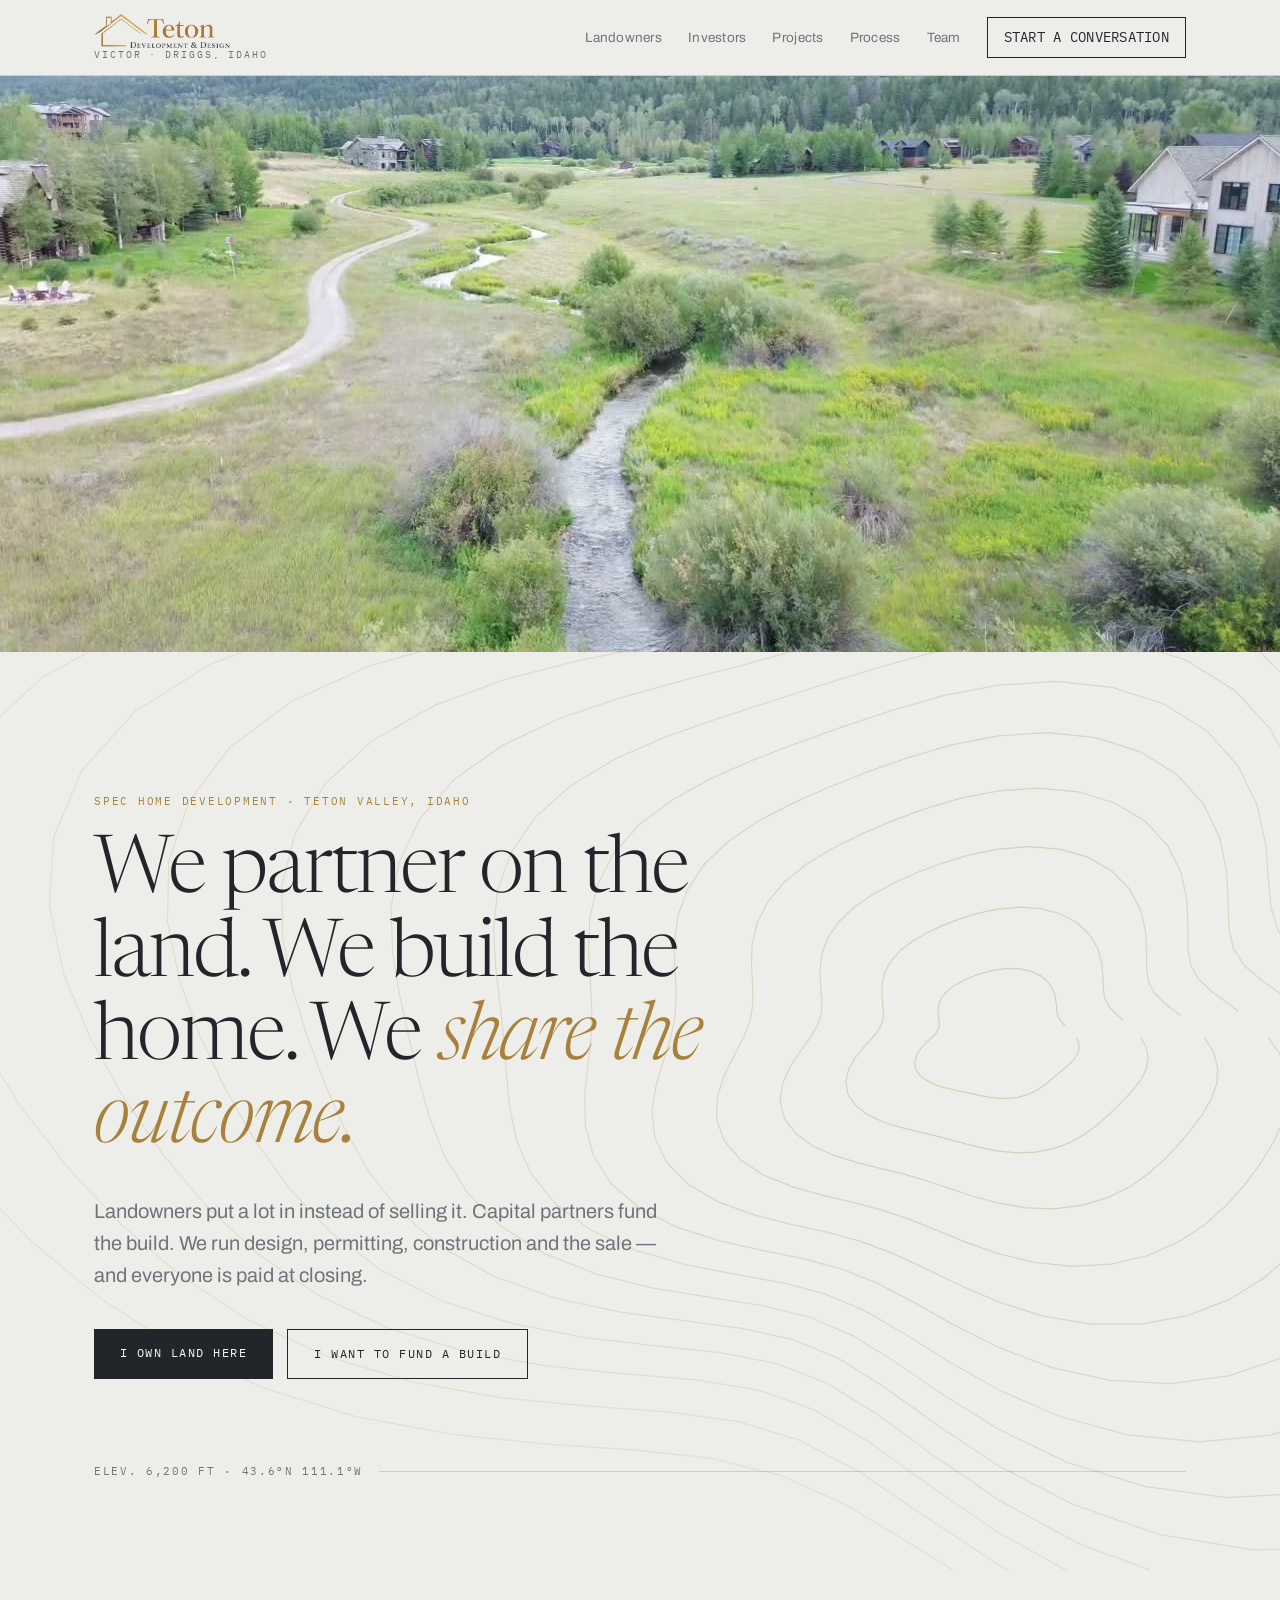
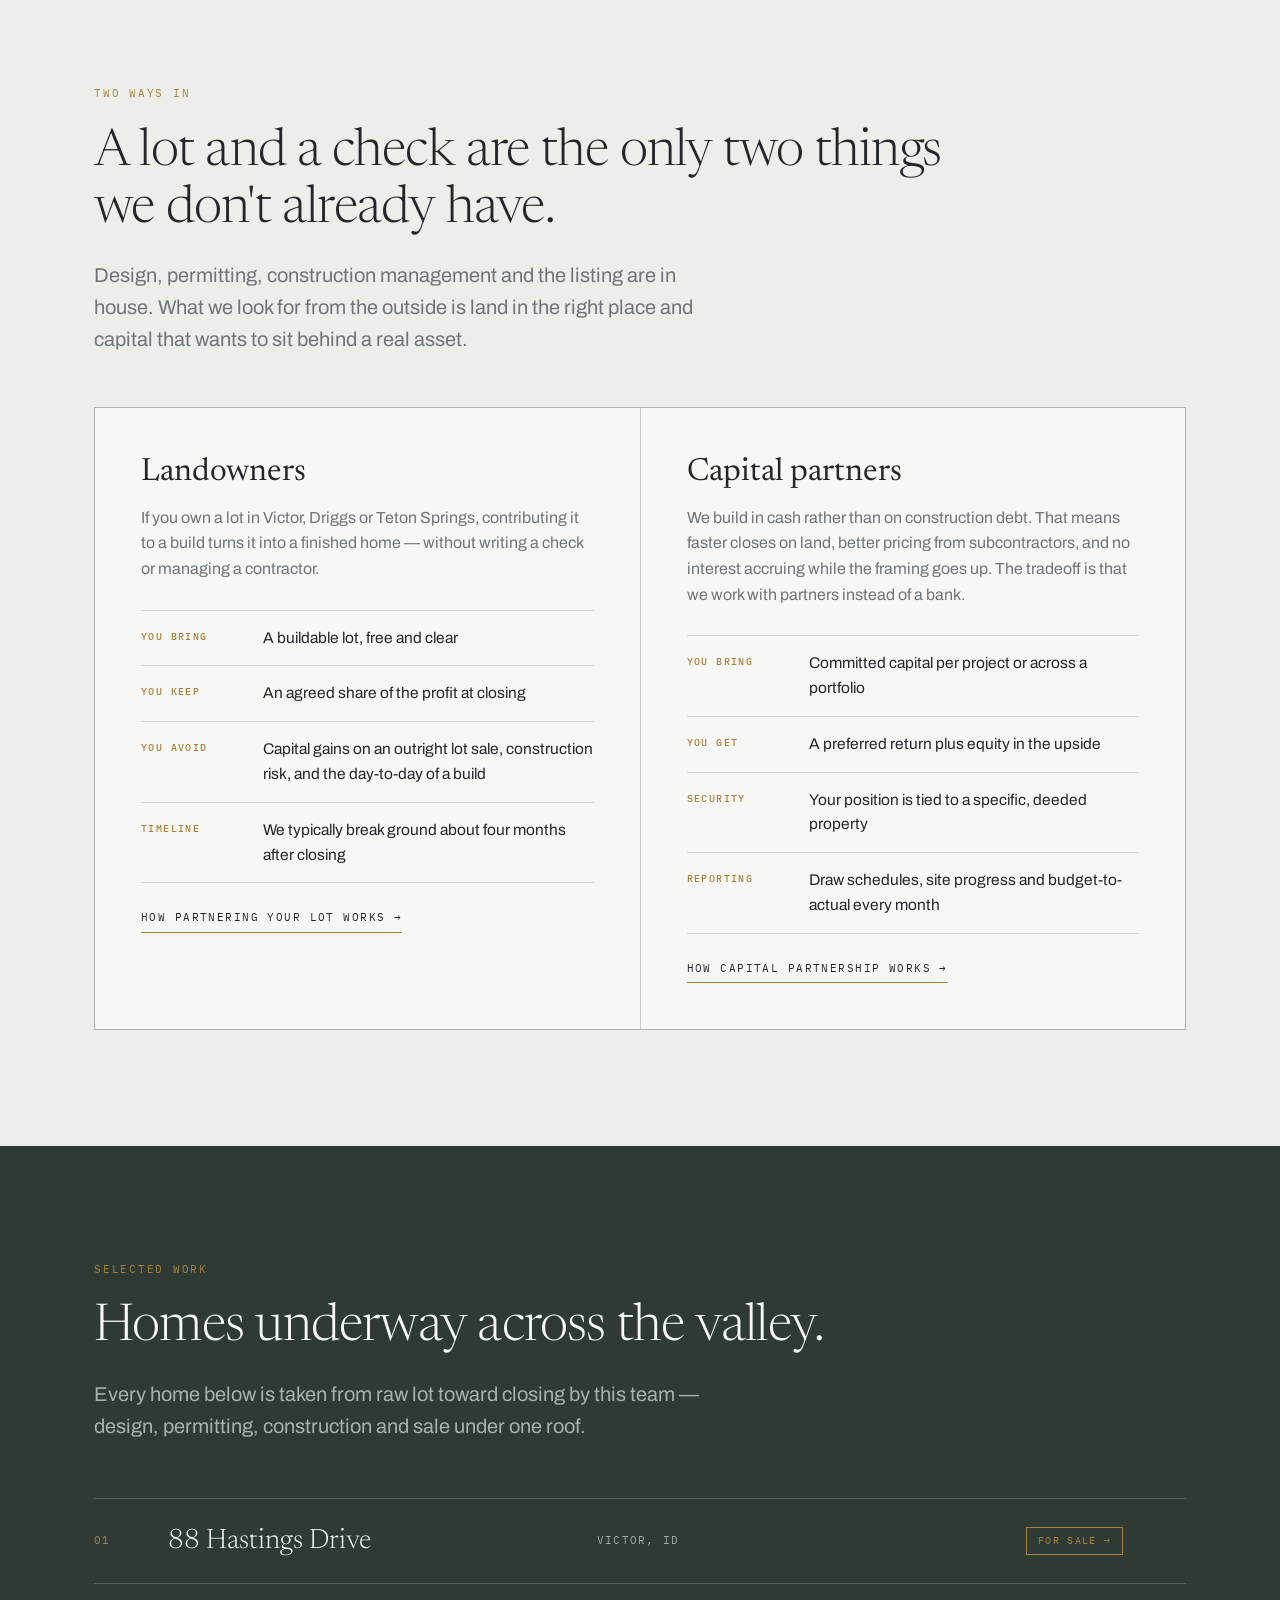
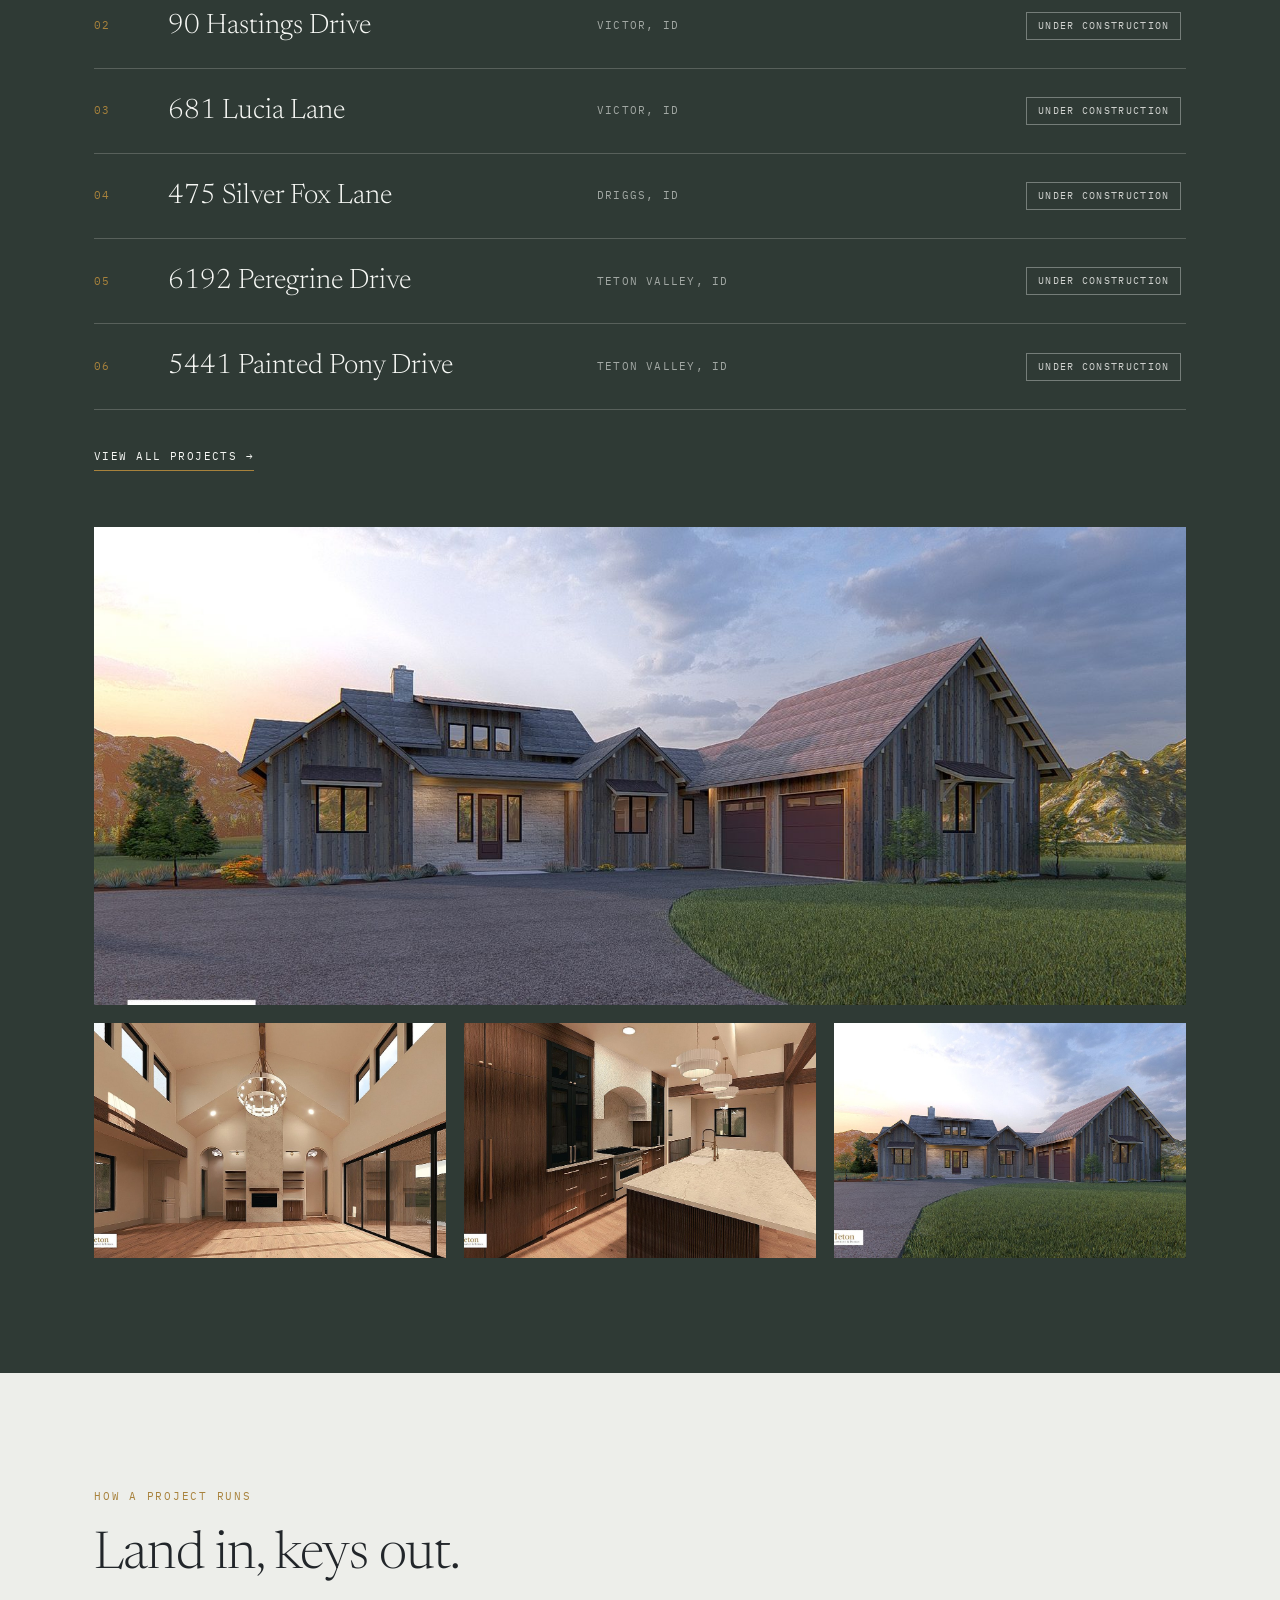
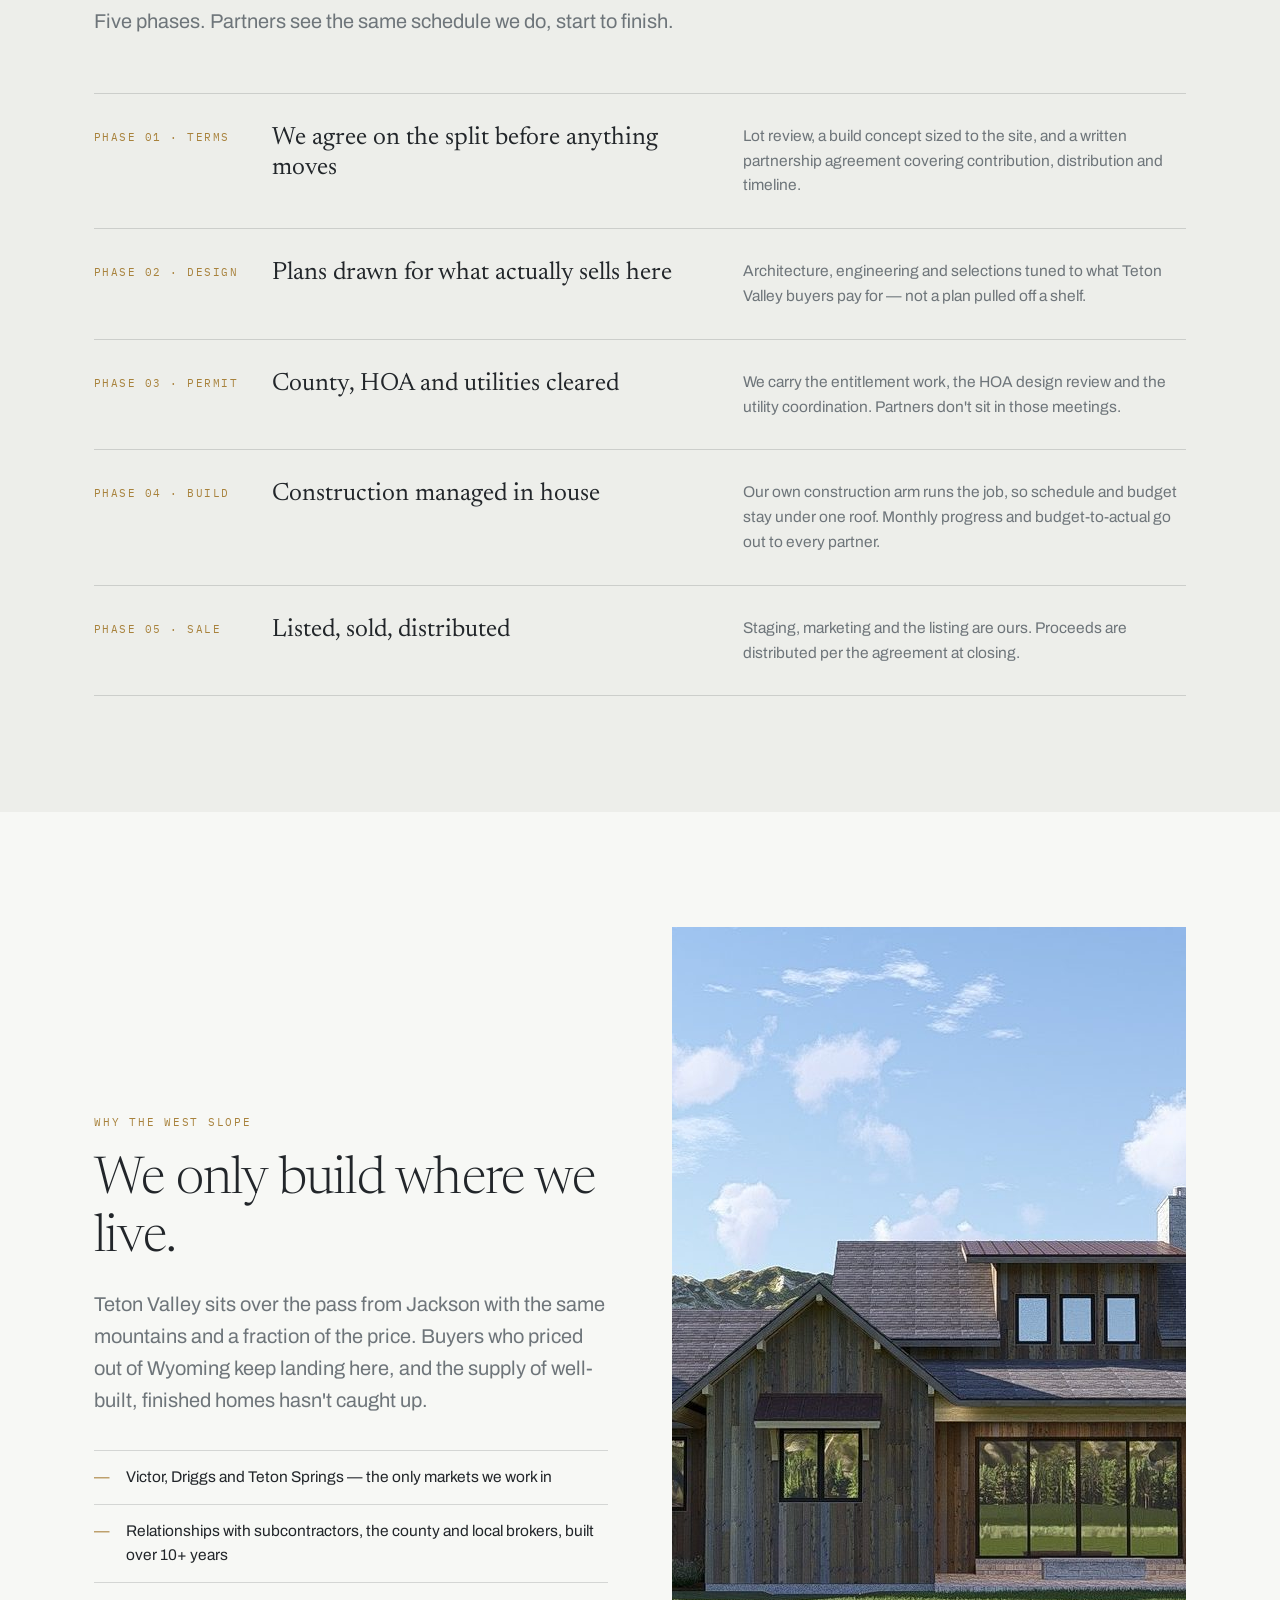
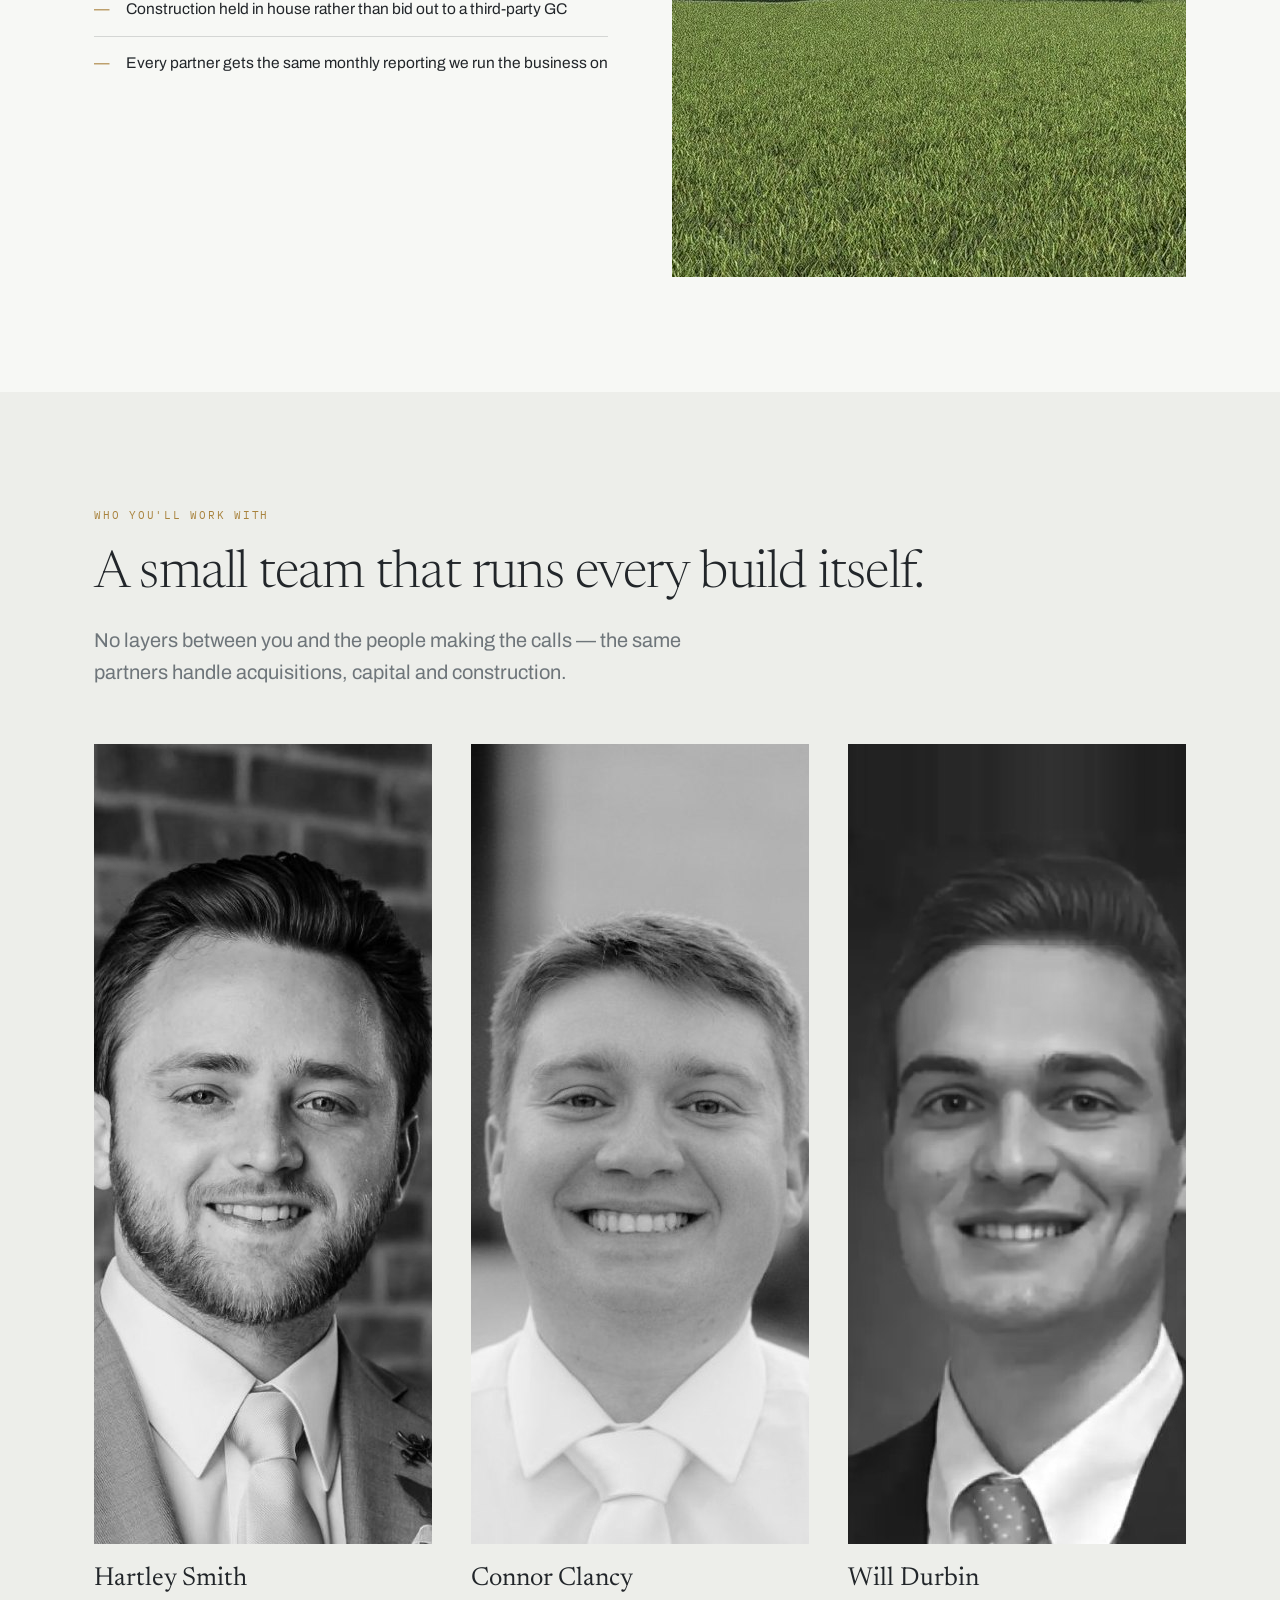
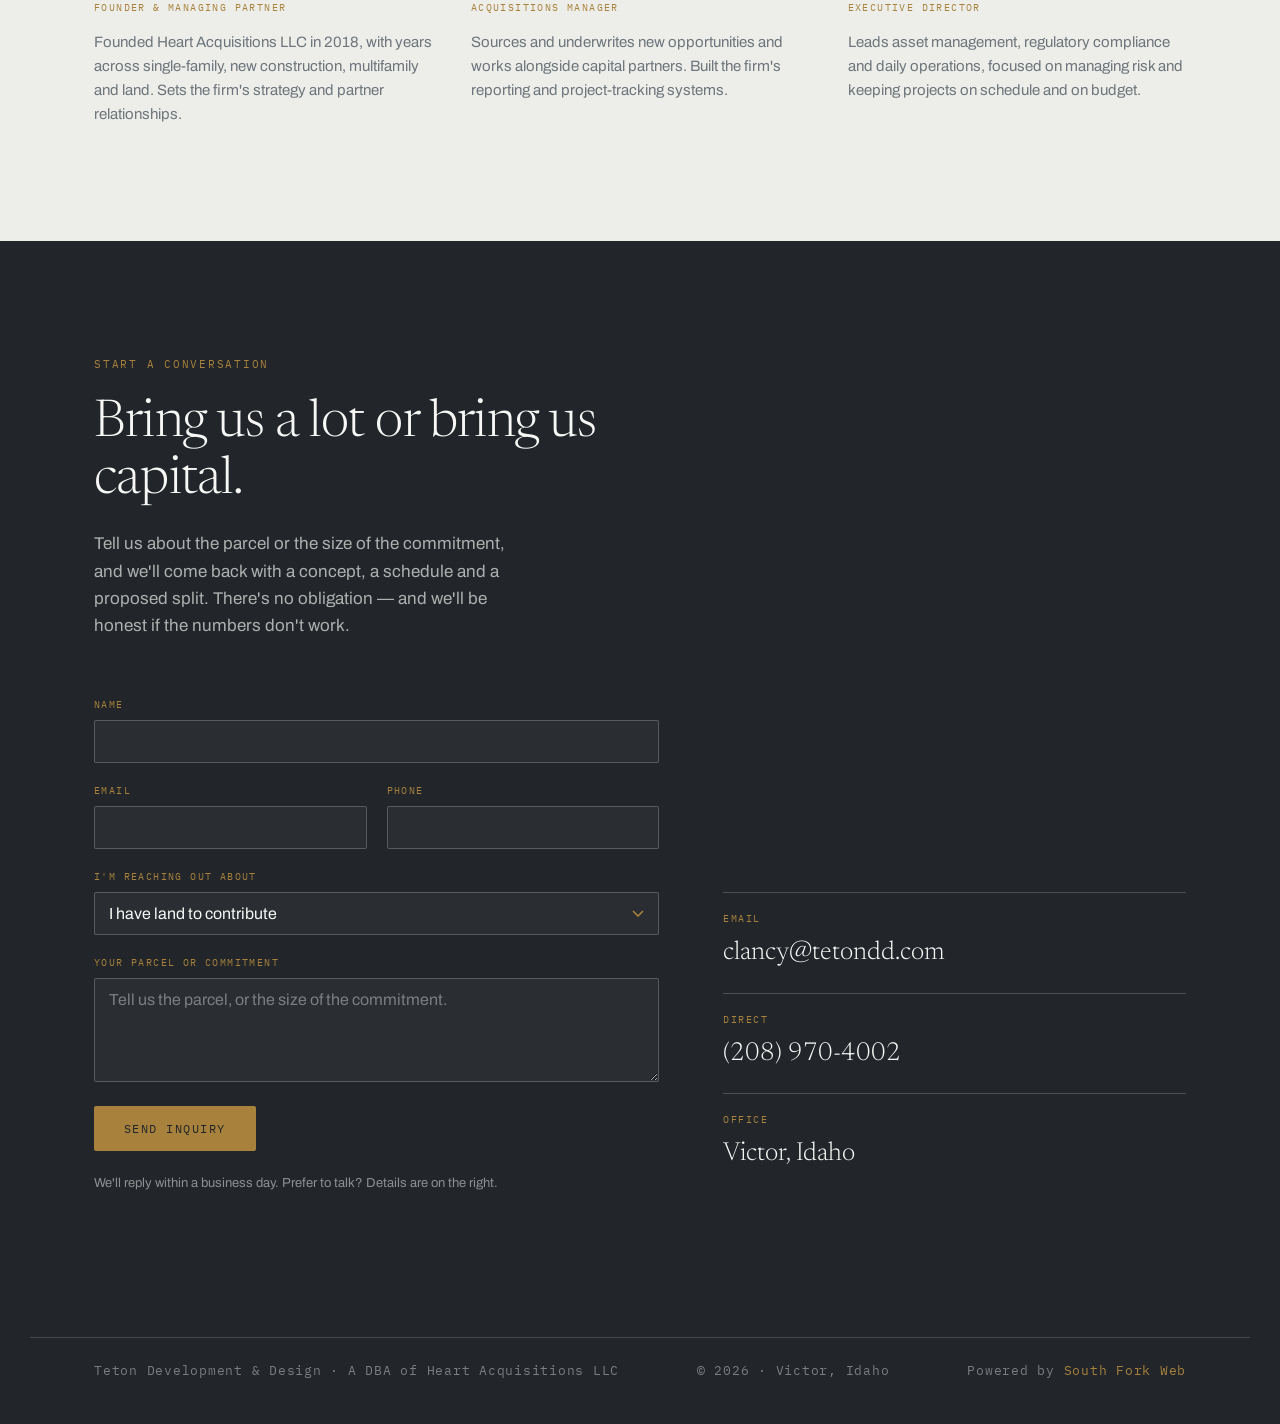
==== commit cce957da: "Add favicon.ico fallback Root /favicon.ico (16/32/48) + explicit link on all pages, for crawlers and" ====
--- a/index.html
+++ b/index.html
@@ -25,6 +25,7 @@
 <meta name="twitter:description" content="Spec home development in Teton Valley, Idaho. Partner your land or your capital.">
 <meta name="twitter:image" content="https://www.tetondd.com/og.png">
 
+<link rel="icon" href="/favicon.ico" sizes="any">
 <link rel="icon" type="image/png" sizes="32x32" href="/favicon-32.png">
 <link rel="icon" type="image/png" sizes="512x512" href="/favicon.png">
 <link rel="apple-touch-icon" href="/apple-touch-icon.png">
@@ -61,26 +62,140 @@
 <link rel="preconnect" href="https://fonts.googleapis.com">
 <link rel="preconnect" href="https://fonts.gstatic.com" crossorigin>
 <link href="https://fonts.googleapis.com/css2?family=Newsreader:ital,opsz,wght@0,6..72,300;0,6..72,400;0,6..72,500;1,6..72,300;1,6..72,400&family=Archivo:wght@400;500;600&family=IBM+Plex+Mono:wght@400;500&display=swap" rel="stylesheet">
-<link rel="stylesheet" href="/css/tdd.css">
 <style>
-/* Homepage-only styles. The shared base — reset, type scale, nav, buttons,
-   dark sections, footer, focus rings and scroll-reveal — is loaded from
-   /css/tdd.css above. Everything below is either a homepage-unique section
-   or a deliberate homepage override of a shared value. Keep shared
-   components (nav, footer, buttons) in tdd.css so all four pages stay in sync. */
-
-/* deliberate homepage overrides of shared values */
-:root{--stack:clamp(64px,9vw,132px)}          /* slightly airier bands than interior pages */
-.tdd-h2{font-size:clamp(30px,4.6vw,52px)}     /* larger display scale on the homepage */
-.tdd-lede{max-width:56ch}
-.tdd-actions{margin-top:0}                     /* hero actions sit tight under the sub-head */
+:root{
+  --snowlight:#EDEEEA;
+  --paper:#F7F8F5;
+  --granite:#22262A;
+  --spruce:#2F3A35;
+  --brass:#A8823C;
+  --slate:#6E757A;
+  --hair:rgba(34,38,42,.16);
+
+  --display:"Newsreader",Georgia,serif;
+  --body:"Archivo",system-ui,-apple-system,sans-serif;
+  --mono:"IBM Plex Mono",ui-monospace,monospace;
+
+  --gut:clamp(20px,5vw,72px);
+  --stack:clamp(64px,9vw,132px);
+}
+
+*{box-sizing:border-box}
+html{scroll-behavior:smooth}
+body{
+  margin:0;
+  background:var(--snowlight);
+  color:var(--granite);
+  font-family:var(--body);
+  font-size:17px;
+  line-height:1.6;
+  -webkit-font-smoothing:antialiased;
+}
+img{max-width:100%;display:block}
+a{color:inherit}
+
+/* ---------- shared type ---------- */
+.tdd-eyebrow{
+  font-family:var(--mono);
+  font-size:11px;
+  letter-spacing:.16em;
+  text-transform:uppercase;
+  color:var(--brass);
+  margin:0 0 22px;
+}
+.tdd-eyebrow--slate{color:var(--slate)}
+.tdd-h2{
+  font-family:var(--display);
+  font-weight:300;
+  font-size:clamp(30px,4.6vw,52px);
+  line-height:1.1;
+  letter-spacing:-.015em;
+  margin:0 0 20px;
+}
+.tdd-lede{
+  font-size:clamp(17px,1.9vw,20px);
+  color:var(--slate);
+  max-width:56ch;
+  margin:0;
+}
+.tdd-wrap{max-width:1220px;margin:0 auto;padding:0 var(--gut)}
+.tdd-band{padding:var(--stack) 0}
+
+/* focus */
+a:focus-visible,button:focus-visible{
+  outline:2px solid var(--brass);
+  outline-offset:4px;
+}
+
+/* ---------- nav ---------- */
+.tdd-nav{
+  position:sticky;top:0;z-index:50;
+  background:rgba(237,238,234,.86);
+  backdrop-filter:blur(10px);
+  border-bottom:1px solid var(--hair);
+}
+.tdd-nav__in{
+  max-width:1220px;margin:0 auto;padding:14px var(--gut);
+  display:flex;align-items:center;justify-content:space-between;gap:20px;
+}
+.tdd-mark{
+  font-family:var(--display);
+  font-size:19px;letter-spacing:.01em;text-decoration:none;line-height:1.15;
+}
+.tdd-mark span{
+  display:block;font-family:var(--mono);font-size:9.5px;
+  letter-spacing:.2em;text-transform:uppercase;color:var(--slate);margin-top:2px;
+}
+.tdd-nav__links{display:flex;align-items:center;gap:26px}
+.tdd-nav__links a{
+  font-size:13.5px;letter-spacing:.02em;text-decoration:none;color:var(--slate);
+}
+.tdd-nav__links a:hover{color:var(--granite)}
+.tdd-nav__cta{
+  font-family:var(--mono);font-size:11px;letter-spacing:.12em;text-transform:uppercase;
+  border:1px solid var(--granite);padding:9px 16px;text-decoration:none;color:var(--granite)!important;
+  transition:background .25s,color .25s;
+}
+.tdd-nav__cta:hover{background:var(--granite);color:var(--paper)!important}
+
+/* mobile menu toggle */
+.tdd-navtoggle{display:none;background:none;border:0;cursor:pointer;width:44px;height:44px;
+  flex-direction:column;justify-content:center;align-items:center;gap:5px;margin:-6px -8px -6px 0}
+.tdd-navtoggle span{display:block;height:2px;width:23px;background:var(--granite);border-radius:2px;
+  transition:transform .3s ease,opacity .2s ease}
+.tdd-nav.open .tdd-navtoggle span:nth-child(1){transform:translateY(7px) rotate(45deg)}
+.tdd-nav.open .tdd-navtoggle span:nth-child(2){opacity:0}
+.tdd-nav.open .tdd-navtoggle span:nth-child(3){transform:translateY(-7px) rotate(-45deg)}
+
+@media(max-width:820px){
+  .tdd-navtoggle{display:flex}
+  .tdd-nav__links{
+    position:absolute;top:100%;left:0;right:0;
+    background:var(--snowlight);border-bottom:1px solid var(--hair);
+    flex-direction:column;align-items:stretch;gap:0;
+    padding:4px var(--gut) 22px;
+    max-height:0;overflow:hidden;opacity:0;pointer-events:none;
+    transition:max-height .35s ease,opacity .25s ease;
+  }
+  .tdd-nav.open .tdd-nav__links{max-height:84vh;opacity:1;pointer-events:auto}
+  .tdd-nav__links a{padding:15px 2px;font-size:16px;border-bottom:1px solid var(--hair)}
+  .tdd-nav__links a.tdd-nav__cta{margin-top:16px;border:1px solid var(--granite);text-align:center;padding:15px;color:var(--granite)!important}
+}
+@media(max-width:520px){.tdd-mark span{display:none}}
 
 /* ---------- video hero band ---------- */
 .tdd-videohero{position:relative;width:100%;height:clamp(300px,64vh,760px);overflow:hidden;background:var(--granite)}
 .tdd-videohero video{position:absolute;inset:0;width:100%;height:100%;object-fit:cover;display:block}
 
-/* ---------- hero (contour + #contour styling come from tdd.css) ---------- */
+/* ---------- hero ---------- */
 .tdd-hero{position:relative;overflow:hidden;padding:clamp(70px,11vw,150px) 0 clamp(56px,7vw,96px)}
+#contour{
+  position:absolute;inset:0;width:100%;height:100%;
+  pointer-events:none;z-index:0;
+}
+#contour path{
+  fill:none;stroke:var(--brass);stroke-width:.85;opacity:.34;
+}
 .tdd-hero__in{position:relative;z-index:1}
 .tdd-hero h1{
   font-family:var(--display);
@@ -96,6 +211,17 @@
   font-size:clamp(17px,1.9vw,20px);
   color:var(--slate);max-width:52ch;margin:0 0 38px;
 }
+.tdd-actions{display:flex;flex-wrap:wrap;gap:14px}
+.tdd-btn{
+  font-family:var(--mono);font-size:11.5px;letter-spacing:.13em;text-transform:uppercase;
+  padding:15px 26px;text-decoration:none;display:inline-block;
+  transition:transform .2s,background .25s,color .25s;
+}
+.tdd-btn:hover{transform:translateY(-2px)}
+.tdd-btn--solid{background:var(--granite);color:var(--paper)}
+.tdd-btn--solid:hover{background:var(--spruce)}
+.tdd-btn--ghost{border:1px solid var(--granite);color:var(--granite)}
+.tdd-btn--ghost:hover{background:var(--granite);color:var(--paper)}
 
 /* elevation datum rule */
 .tdd-datum{
@@ -115,7 +241,6 @@
   line-height:1.15;margin:0 0 14px;
 }
 .tdd-lane__p{color:var(--slate);margin:0 0 28px;font-size:16px}
-/* homepage lane terms use a tighter label column than the interior .tdd-terms in tdd.css */
 .tdd-terms{list-style:none;margin:0;padding:0;border-top:1px solid var(--hair)}
 .tdd-terms li{
   display:grid;grid-template-columns:104px 1fr;gap:18px;
@@ -132,7 +257,12 @@
   border-bottom:1px solid var(--brass);padding-bottom:5px;color:var(--granite);
 }
 
-/* ---------- project schedule (dark-section styling comes from tdd.css) ---------- */
+/* ---------- project schedule ---------- */
+.tdd-dark{background:var(--spruce);color:var(--paper)}
+.tdd-dark .tdd-h2{color:var(--paper)}
+.tdd-dark .tdd-lede{color:rgba(247,248,245,.62)}
+.tdd-dark .tdd-eyebrow{color:var(--brass)}
+
 .tdd-schedule{margin-top:56px;border-top:1px solid rgba(247,248,245,.2)}
 .tdd-row{
   display:grid;grid-template-columns:52px 1fr 1fr 160px;
@@ -158,13 +288,19 @@
   .tdd-row__status{margin-top:8px}
 }
 
-/* gallery imagery */
+/* photo slots */
 .tdd-gallery{display:grid;grid-template-columns:repeat(3,1fr);gap:18px;margin-top:56px}
 @media(max-width:820px){.tdd-gallery{grid-template-columns:1fr}}
-.tdd-gallery img{width:100%;height:100%;object-fit:cover;display:block;border:0}
-.tdd-shot{aspect-ratio:3/2}
-.tdd-shot--wide{grid-column:1/-1;aspect-ratio:16/7}
-.tdd-portrait{width:100%;aspect-ratio:4/5;object-fit:cover;display:block}
+.tdd-slot{
+  aspect-ratio:3/2;border:1px dashed rgba(168,130,60,.65);
+  display:flex;flex-direction:column;align-items:center;justify-content:center;gap:8px;
+  font-family:var(--mono);font-size:10.5px;letter-spacing:.13em;text-transform:uppercase;
+  color:var(--brass);text-align:center;padding:20px;
+}
+.tdd-slot span{color:rgba(247,248,245,.45);letter-spacing:.08em;text-transform:none;font-size:11px}
+.tdd-slot--light{border-color:rgba(168,130,60,.6)}
+.tdd-slot--light span{color:var(--slate)}
+.tdd-slot--wide{aspect-ratio:16/7;grid-column:1/-1}
 
 /* ---------- process ---------- */
 .tdd-phases{margin-top:56px;border-top:1px solid var(--hair)}
@@ -202,6 +338,26 @@
   text-transform:uppercase;color:var(--brass);margin-bottom:6px;
 }
 
+footer.tdd-foot{background:var(--granite);color:rgba(247,248,245,.42);padding:28px 0 44px;font-size:12.5px}
+.tdd-foot__in{
+  max-width:1220px;margin:0 auto;padding:22px var(--gut) 0;
+  border-top:1px solid rgba(247,248,245,.16);
+  display:flex;justify-content:space-between;flex-wrap:wrap;gap:12px;
+  font-family:var(--mono);letter-spacing:.06em;
+}
+.tdd-foot__link{color:var(--brass);text-decoration:none}
+.tdd-foot__link:hover{text-decoration:underline}
+
+/* ---------- brand logo in nav ---------- */
+.tdd-logo{height:34px;width:auto;display:block}
+@media(max-width:520px){.tdd-logo{height:28px}}
+
+/* ---------- real imagery ---------- */
+.tdd-gallery img{width:100%;height:100%;object-fit:cover;display:block;border:0}
+.tdd-shot{aspect-ratio:3/2}
+.tdd-shot--wide{grid-column:1/-1;aspect-ratio:16/7}
+.tdd-portrait{width:100%;aspect-ratio:4/5;object-fit:cover;display:block}
+
 /* ---------- inquiry form ---------- */
 .tdd-form{display:flex;flex-direction:column;gap:20px}
 .tdd-field{display:flex;flex-direction:column;gap:7px}
@@ -246,6 +402,15 @@
 .tdd-member h3{font-family:var(--display);font-weight:400;font-size:clamp(21px,2.2vw,26px);margin:0 0 5px;line-height:1.2}
 .tdd-member__role{font-family:var(--mono);font-size:10px;letter-spacing:.14em;text-transform:uppercase;color:var(--brass);margin:0 0 14px}
 .tdd-member__bio{color:var(--slate);font-size:15px;margin:0}
+
+/* reveal */
+.r{opacity:0;transform:translateY(16px);transition:opacity .8s ease,transform .8s ease}
+.r.in{opacity:1;transform:none}
+@media(prefers-reduced-motion:reduce){
+  .r{opacity:1;transform:none;transition:none}
+  html{scroll-behavior:auto}
+  .tdd-btn:hover,.tdd-row:hover{transform:none}
+}
 </style>
 </head>
 <body>
@@ -266,7 +431,7 @@
 </nav>
 
 <section class="tdd-videohero" id="top" aria-label="Teton Development &amp; Design showcase video">
-  <video id="tdd-hero-video" autoplay muted loop playsinline preload="metadata" poster="media/home-poster.jpg">
+  <video id="tdd-hero-video" autoplay muted loop playsinline preload="auto" poster="media/home-poster.jpg">
     <source src="media/home.mp4" type="video/mp4">
   </video>
 </section>
@@ -522,7 +687,125 @@
   </div>
 </footer>
 
-<script src="/js/tdd.js" defer></script>
+<script>
+document.getElementById('yr').textContent = new Date().getFullYear();
+
+/* ---- hero video: pause for reduced-motion visitors ---- */
+(function(){
+  var v=document.getElementById('tdd-hero-video');
+  if(!v) return;
+  if(window.matchMedia('(prefers-reduced-motion: reduce)').matches){
+    v.autoplay=false; v.pause();
+  }
+})();
+
+/* ---- mobile nav toggle ---- */
+(function(){
+  var nav = document.querySelector('.tdd-nav');
+  var btn = nav && nav.querySelector('.tdd-navtoggle');
+  var menu = document.getElementById('tdd-menu');
+  if(!nav || !btn || !menu) return;
+  btn.addEventListener('click', function(){
+    var open = nav.classList.toggle('open');
+    btn.setAttribute('aria-expanded', open ? 'true' : 'false');
+  });
+  menu.querySelectorAll('a').forEach(function(a){
+    a.addEventListener('click', function(){
+      nav.classList.remove('open');
+      btn.setAttribute('aria-expanded','false');
+    });
+  });
+})();
+
+/* ---- contour field: nested topographic rings, drawn in on load ---- */
+(function(){
+  var svg = document.getElementById('contour');
+  var reduce = window.matchMedia('(prefers-reduced-motion: reduce)').matches;
+  var W = 1000, H = 620;
+  svg.setAttribute('viewBox','0 0 '+W+' '+H);
+
+  function seeded(s){return function(){s=(s*16807)%2147483647;return s/2147483647;}}
+  var rnd = seeded(90210);
+
+  var cx = W*0.78, cy = H*0.42;
+  var rings = 13;
+  var offsets = [];
+  for(var k=0;k<5;k++) offsets.push(rnd()*Math.PI*2);
+
+  for(var i=0;i<rings;i++){
+    var base = 46 + i*40;
+    var pts = [];
+    for(var a=0;a<=360;a+=6){
+      var rad = a*Math.PI/180;
+      var wob = 1
+        + 0.16*Math.sin(rad*2 + offsets[0] + i*0.22)
+        + 0.10*Math.sin(rad*3 + offsets[1] - i*0.16)
+        + 0.06*Math.sin(rad*5 + offsets[2] + i*0.09);
+      var r = base*wob;
+      pts.push([cx + r*Math.cos(rad)*1.45, cy + r*Math.sin(rad)*0.82]);
+    }
+    var d = 'M'+pts.map(function(p){return p[0].toFixed(1)+','+p[1].toFixed(1);}).join('L')+'Z';
+    var path = document.createElementNS('http://www.w3.org/2000/svg','path');
+    path.setAttribute('d',d);
+    path.style.opacity = (0.30 - i*0.014).toFixed(3);
+    svg.appendChild(path);
+
+    if(!reduce){
+      var len = 2*Math.PI*base*1.15;
+      path.style.strokeDasharray = len;
+      path.style.strokeDashoffset = len;
+      path.style.transition = 'stroke-dashoffset 2.4s cubic-bezier(.22,.61,.36,1) '+(i*0.075)+'s';
+      (function(p){ requestAnimationFrame(function(){ requestAnimationFrame(function(){ p.style.strokeDashoffset = 0; }); }); })(path);
+    }
+  }
+})();
+
+/* ---- scroll reveal ---- */
+(function(){
+  var els = document.querySelectorAll('.r');
+  if(!('IntersectionObserver' in window)){els.forEach(function(e){e.classList.add('in')});return;}
+  var io = new IntersectionObserver(function(entries){
+    entries.forEach(function(en){
+      if(en.isIntersecting){en.target.classList.add('in');io.unobserve(en.target);}
+    });
+  },{threshold:0.12,rootMargin:'0px 0px -40px 0px'});
+  els.forEach(function(e){io.observe(e)});
+})();
+/* ---- inquiry form: AJAX submit to Formspree, inline success/error ---- */
+(function(){
+  var form = document.getElementById('tdd-inquiry');
+  if(!form) return;
+  var btn = form.querySelector('.tdd-submit');
+  var status = form.querySelector('.tdd-form__status');
+  var done = document.getElementById('tdd-done');
+  form.addEventListener('submit', function(e){
+    e.preventDefault();
+    status.hidden = true; status.textContent = '';
+    var label = btn.textContent;
+    btn.disabled = true; btn.textContent = 'Sending…';
+    fetch(form.action, {
+      method: 'POST',
+      body: new FormData(form),
+      headers: {'Accept': 'application/json'}
+    }).then(function(res){
+      if(res.ok){
+        form.hidden = true;
+        done.hidden = false;
+        done.scrollIntoView({block:'nearest', behavior:'smooth'});
+      } else {
+        return res.json().then(function(d){
+          var msg = (d && d.errors && d.errors.map(function(x){return x.message;}).join(', ')) || 'Something went wrong. Please email clancy@tetondd.com.';
+          throw new Error(msg);
+        });
+      }
+    }).catch(function(err){
+      status.hidden = false;
+      status.textContent = (err && err.message) ? err.message : 'Could not send — please email clancy@tetondd.com.';
+      btn.disabled = false; btn.textContent = label;
+    });
+  });
+})();
+</script>
 
 <!-- Vercel Web Analytics (enable "Analytics" in the Vercel project for data to flow) -->
 <script>window.va=window.va||function(){(window.vaq=window.vaq||[]).push(arguments);};</script>
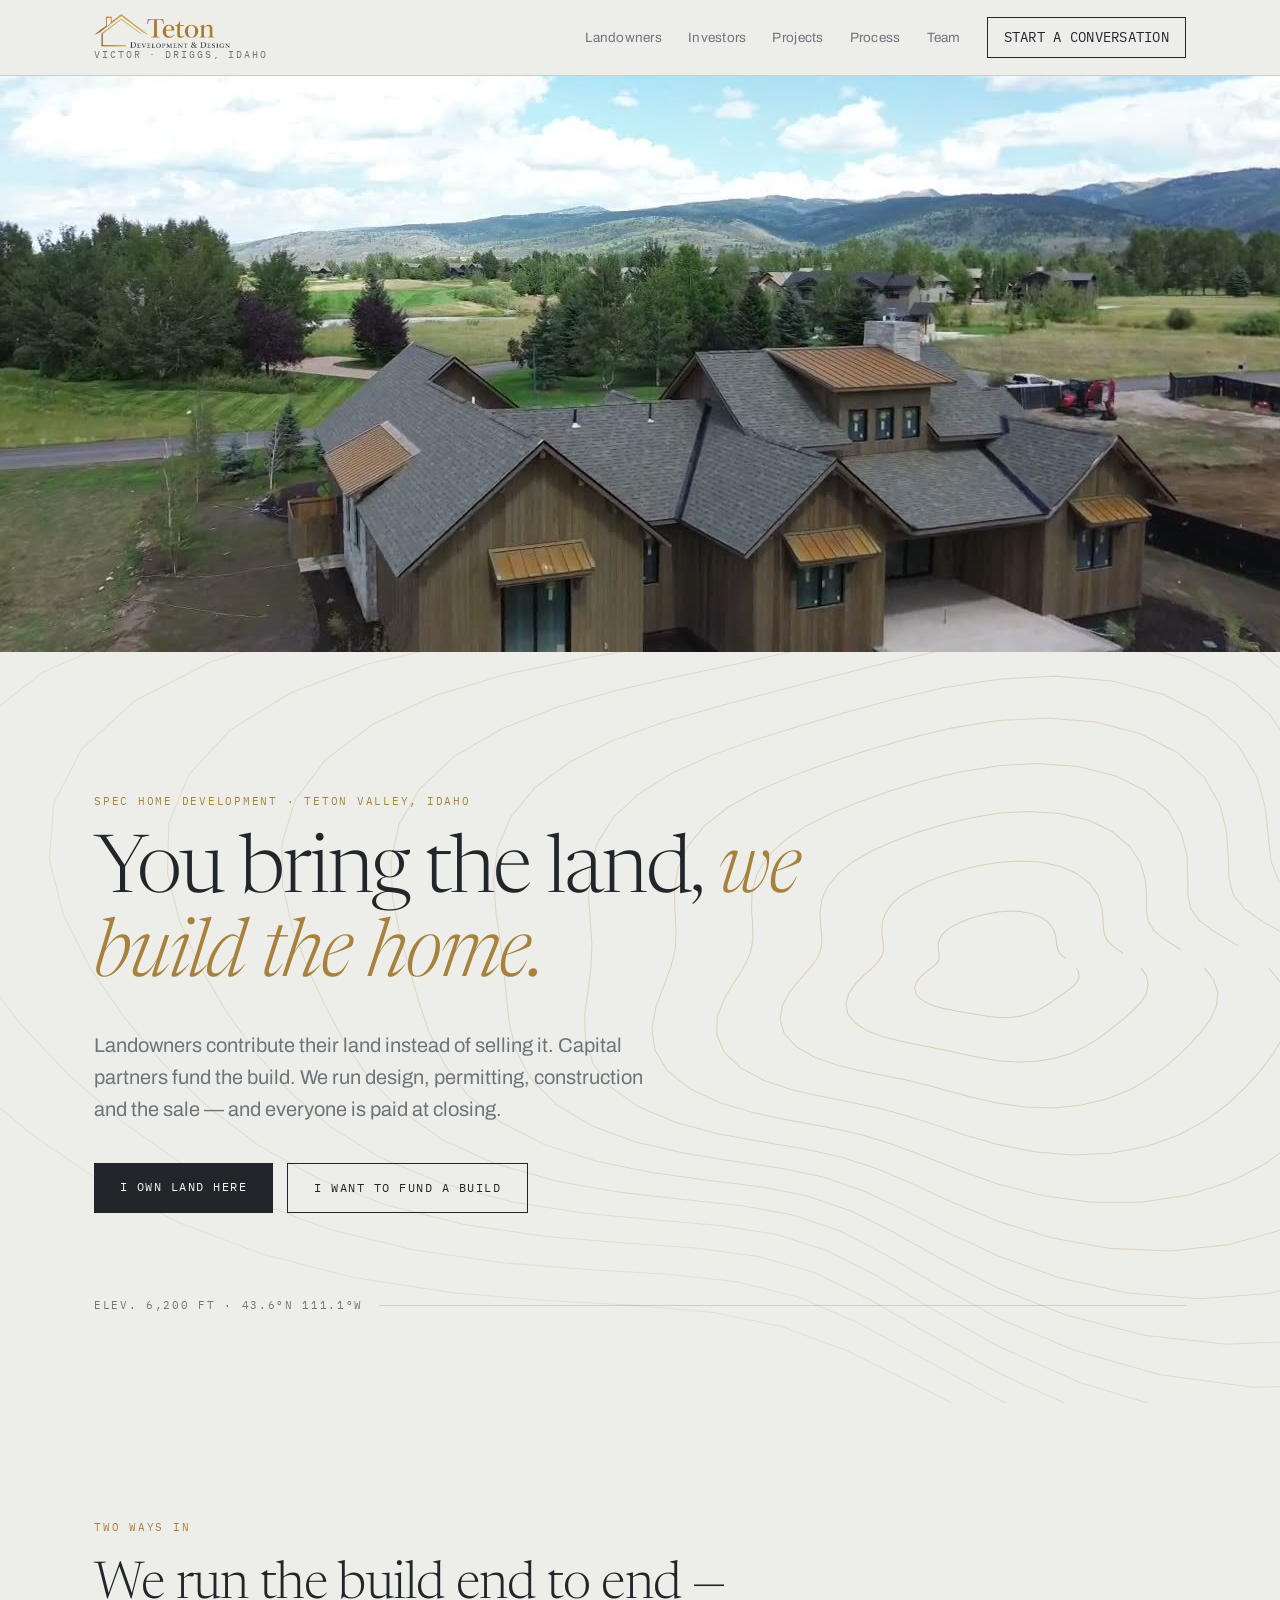
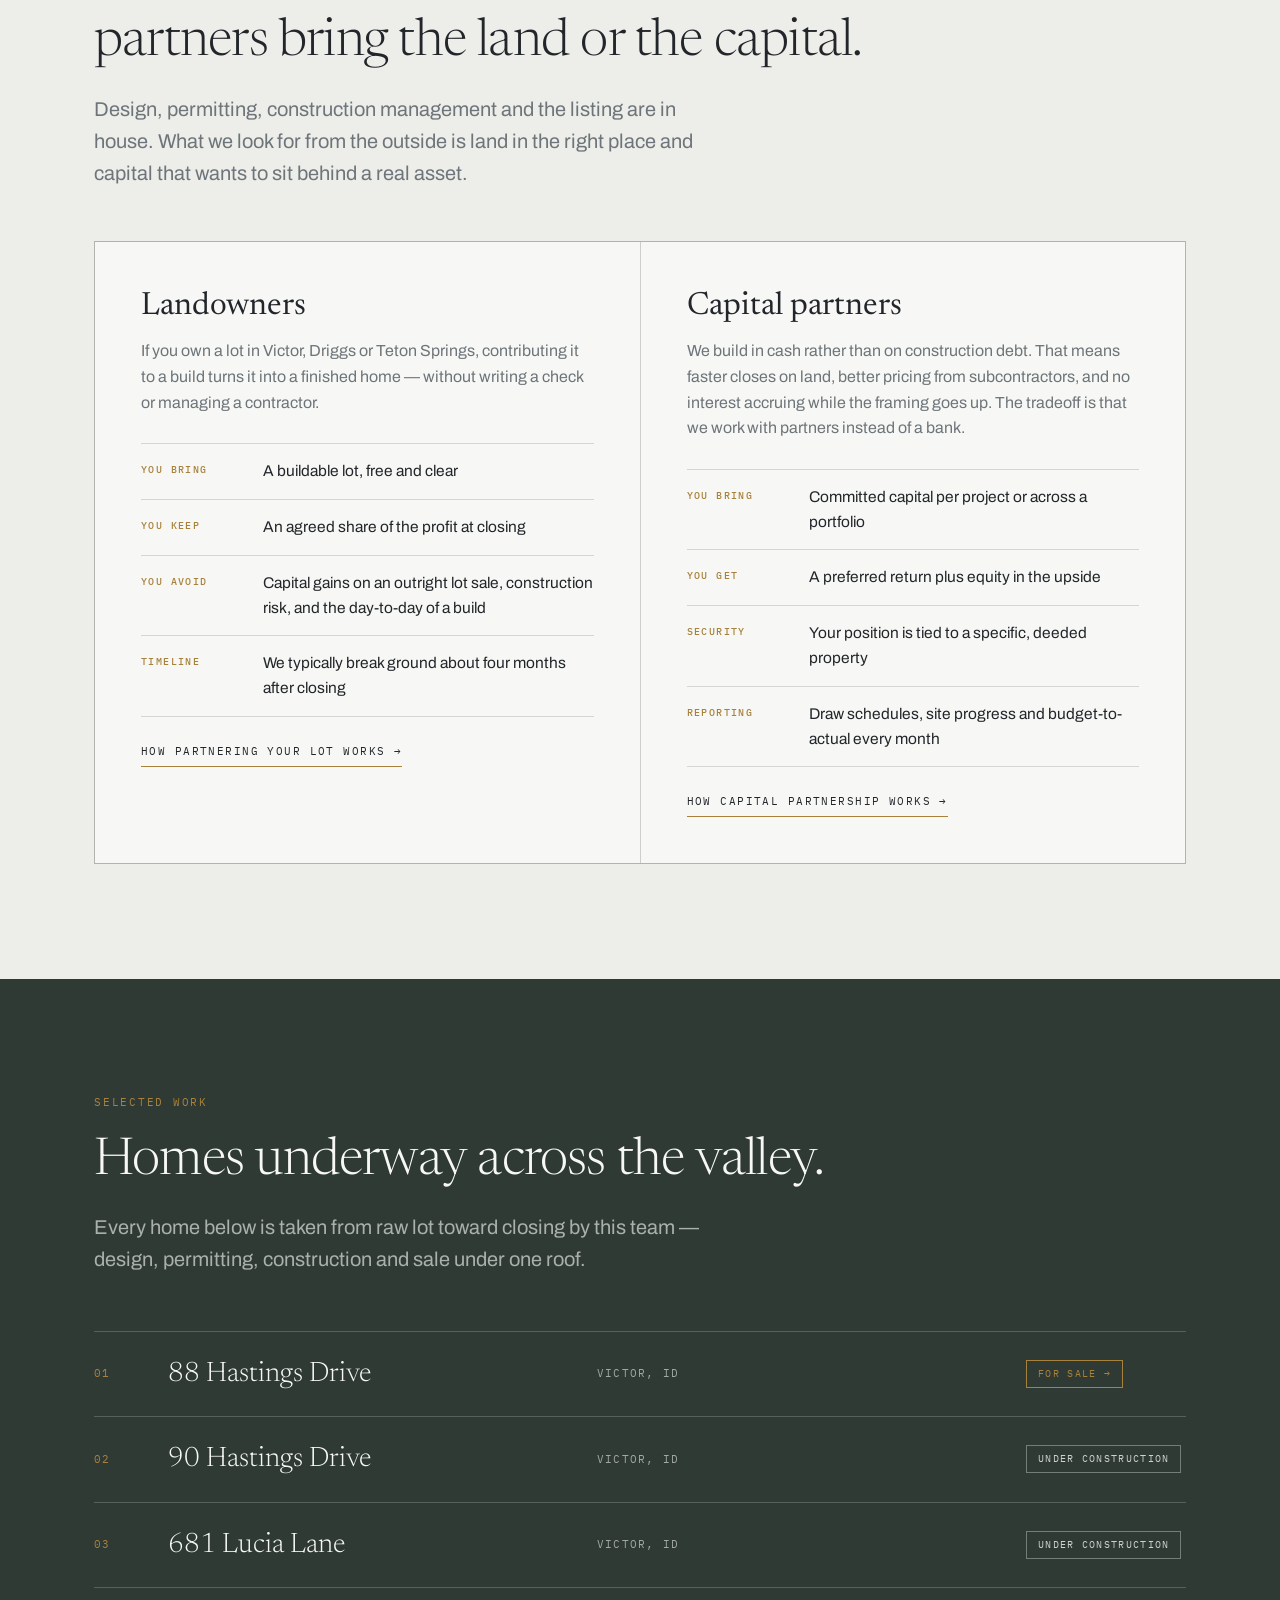
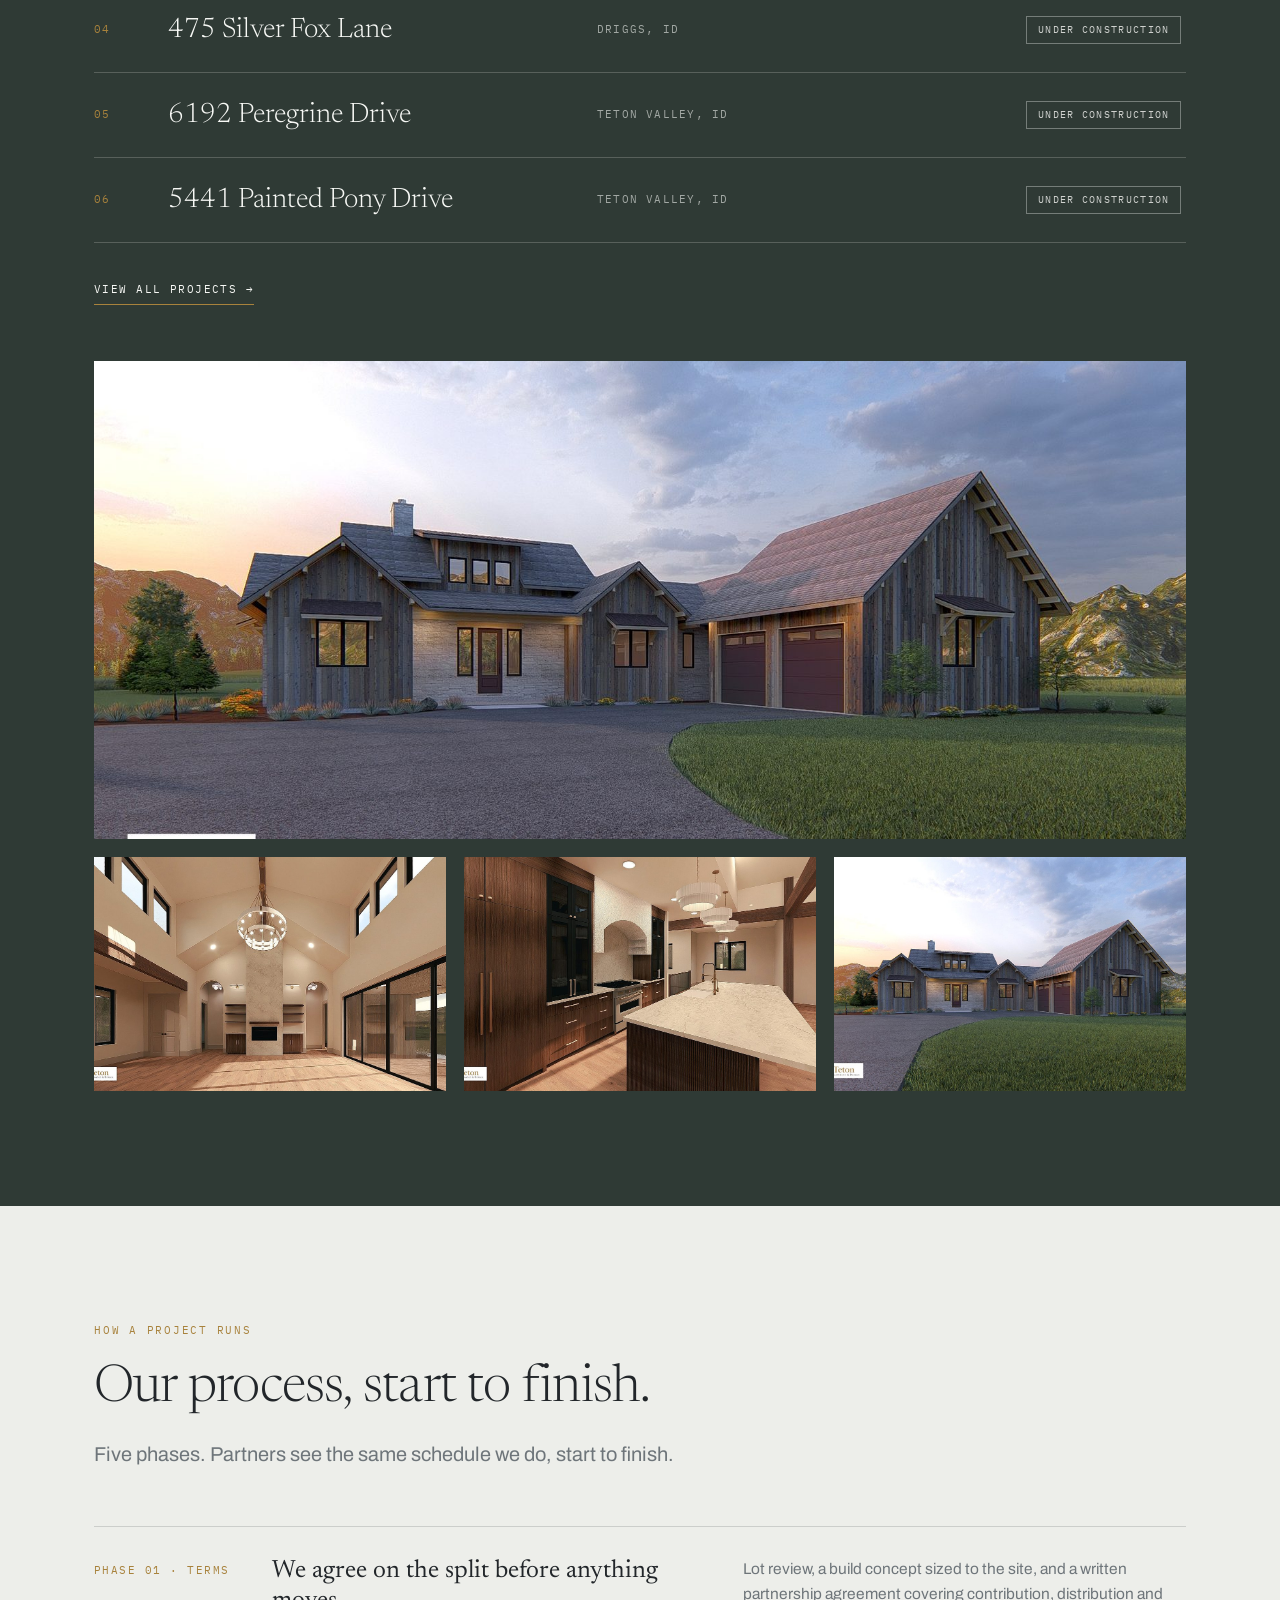
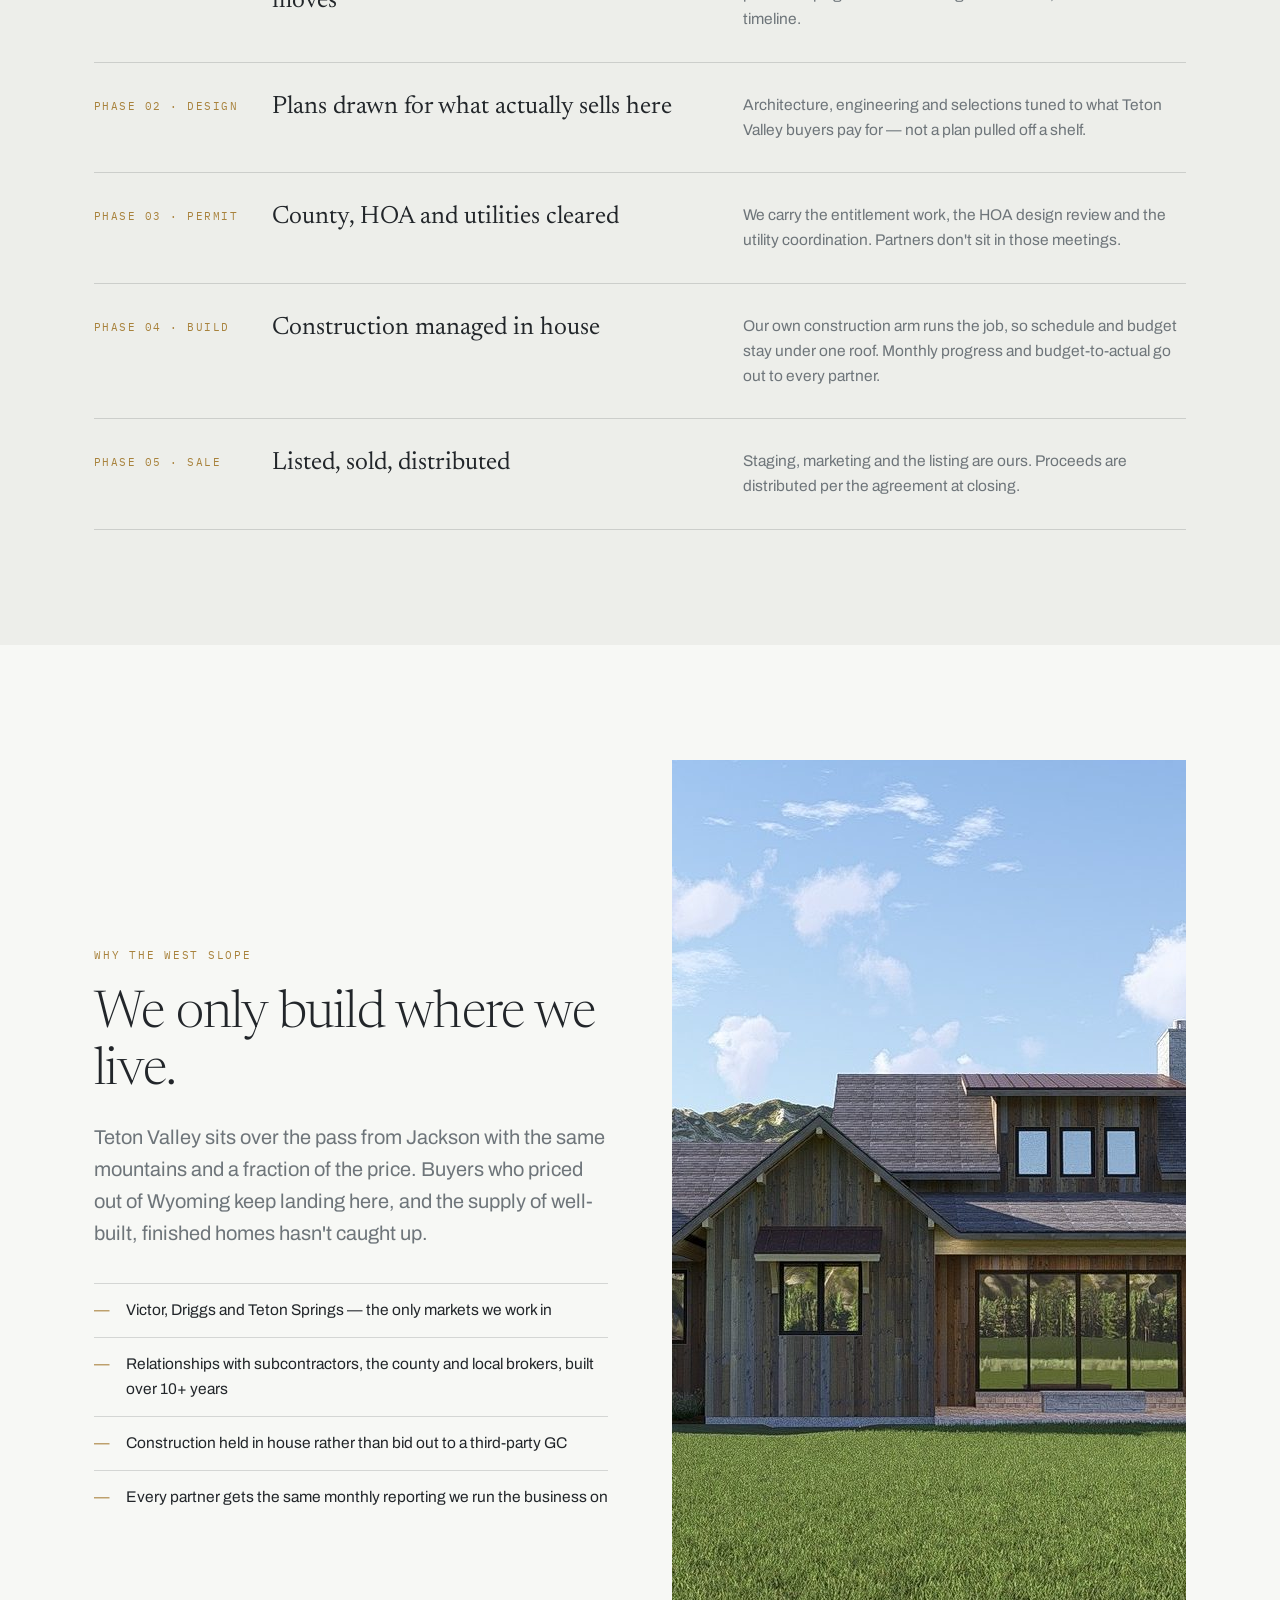
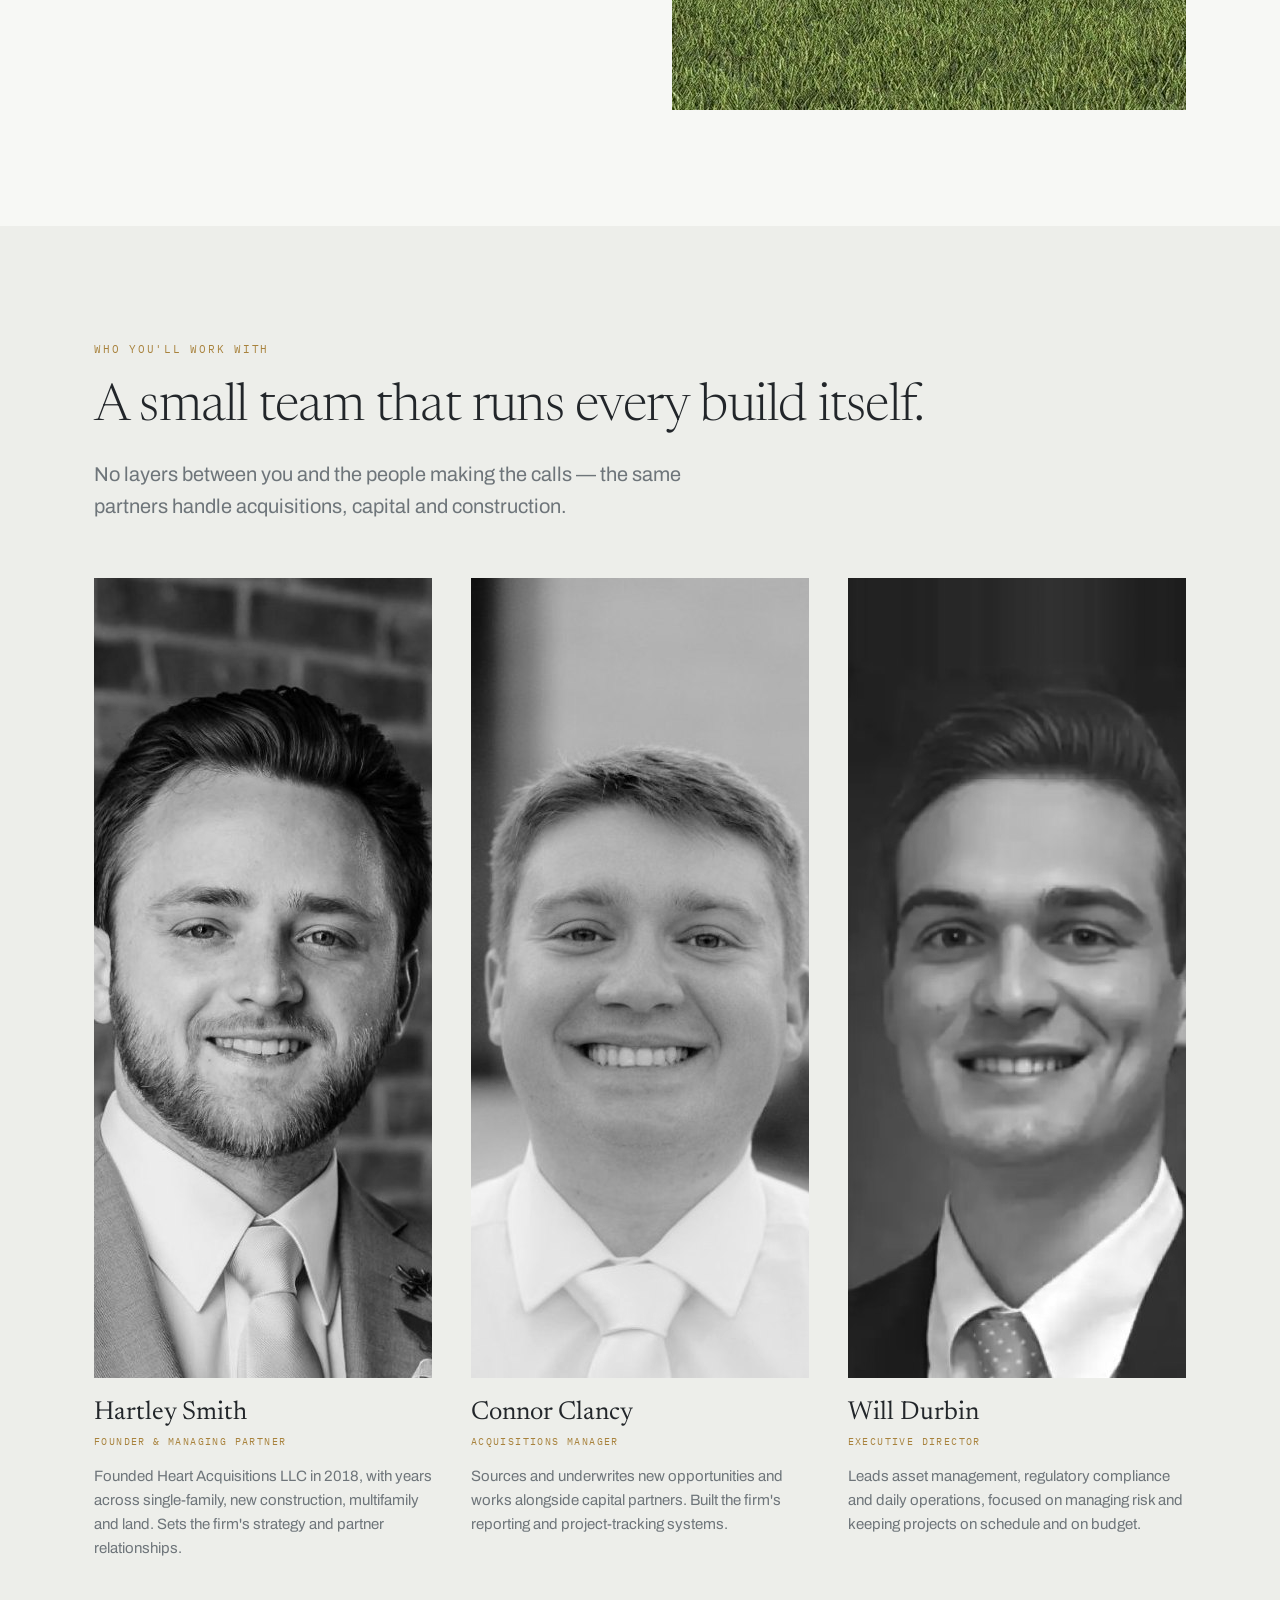
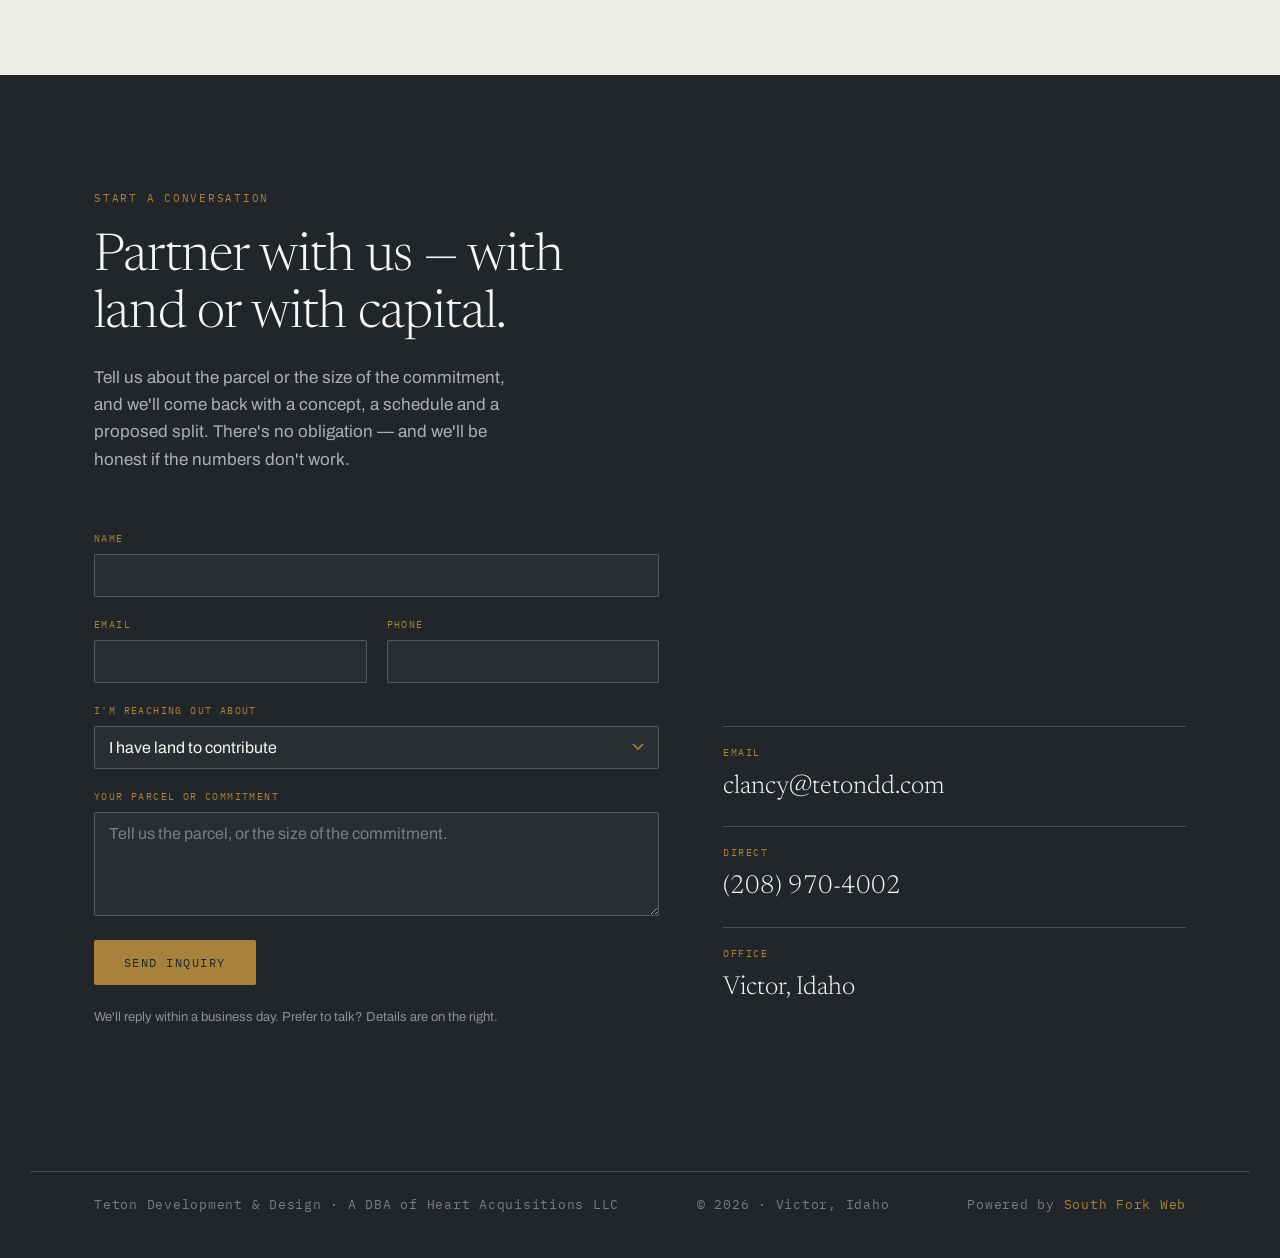
==== commit a8210ee1: "Copy cleanup: professionalize headings across the site Hero -> "You bring the land, we build the hom" ====
--- a/index.html
+++ b/index.html
@@ -42,7 +42,7 @@
   "email": "clancy@tetondd.com",
   "telephone": "+1-208-970-4002",
   "description": "Teton Development & Design builds spec homes in Victor and Driggs, Idaho. Landowners partner their lot instead of selling it, capital partners fund the build, and the team runs design through closing.",
-  "slogan": "We partner on the land. We build the home. We share the outcome.",
+  "slogan": "You bring the land, we build the home.",
   "areaServed": [
     { "@type": "City", "name": "Victor", "address": { "@type": "PostalAddress", "addressRegion": "ID", "addressCountry": "US" } },
     { "@type": "City", "name": "Driggs", "address": { "@type": "PostalAddress", "addressRegion": "ID", "addressCountry": "US" } },
@@ -440,8 +440,8 @@
   <svg id="contour" aria-hidden="true" preserveAspectRatio="none"></svg>
   <div class="tdd-wrap tdd-hero__in">
     <p class="tdd-eyebrow">Spec home development · Teton Valley, Idaho</p>
-    <h1>We partner on the land. We build the home. We <em>share the outcome.</em></h1>
-    <p class="tdd-hero__sub">Landowners put a lot in instead of selling it. Capital partners fund the build. We run design, permitting, construction and the sale — and everyone is paid at closing.</p>
+    <h1>You bring the land, <em>we build the home.</em></h1>
+    <p class="tdd-hero__sub">Landowners contribute their land instead of selling it. Capital partners fund the build. We run design, permitting, construction and the sale — and everyone is paid at closing.</p>
     <div class="tdd-actions">
       <a class="tdd-btn tdd-btn--solid" href="/landowners">I own land here</a>
       <a class="tdd-btn tdd-btn--ghost" href="/investors">I want to fund a build</a>
@@ -453,7 +453,7 @@
 <section class="tdd-band" id="partner">
   <div class="tdd-wrap">
     <p class="tdd-eyebrow r">Two ways in</p>
-    <h2 class="tdd-h2 r">A lot and a check are the only two things<br>we don't already have.</h2>
+    <h2 class="tdd-h2 r">We run the build end to end —<br>partners bring the land or the capital.</h2>
     <p class="tdd-lede r">Design, permitting, construction management and the listing are in house. What we look for from the outside is land in the right place and capital that wants to sit behind a real asset.</p>
 
     <div class="tdd-lanes r">
@@ -541,7 +541,7 @@
 <section class="tdd-band" id="process">
   <div class="tdd-wrap">
     <p class="tdd-eyebrow r">How a project runs</p>
-    <h2 class="tdd-h2 r">Land in, keys out.</h2>
+    <h2 class="tdd-h2 r">Our process, start to finish.</h2>
     <p class="tdd-lede r">Five phases. Partners see the same schedule we do, start to finish.</p>
 
     <div class="tdd-phases r">
@@ -625,7 +625,7 @@
   <div class="tdd-wrap">
     <div class="r" style="max-width:620px;margin-bottom:clamp(34px,5vw,58px)">
       <p class="tdd-eyebrow">Start a conversation</p>
-      <h2 class="tdd-h2">Bring us a lot or bring us capital.</h2>
+      <h2 class="tdd-h2">Partner with us — with land or with capital.</h2>
       <p class="tdd-contact__p">Tell us about the parcel or the size of the commitment, and we'll come back with a concept, a schedule and a proposed split. There's no obligation — and we'll be honest if the numbers don't work.</p>
     </div>
     <div class="tdd-contact__grid">
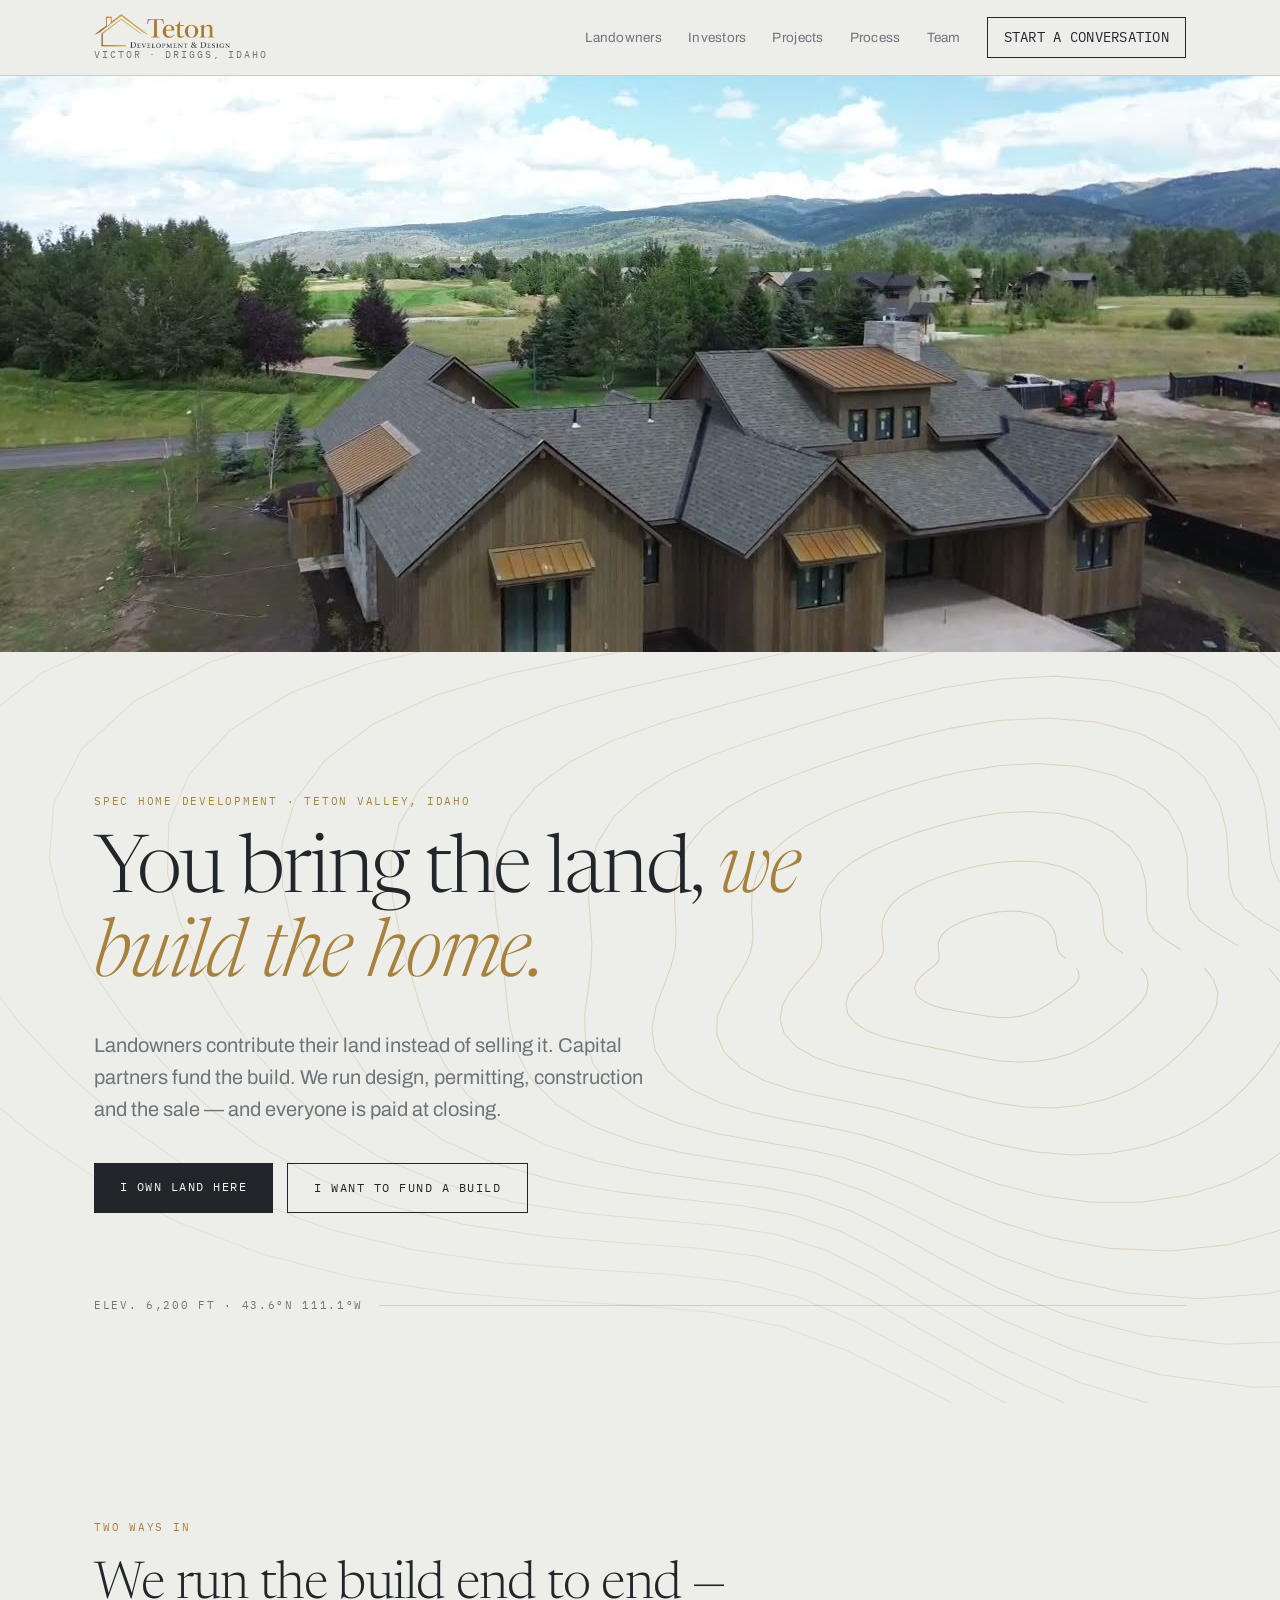
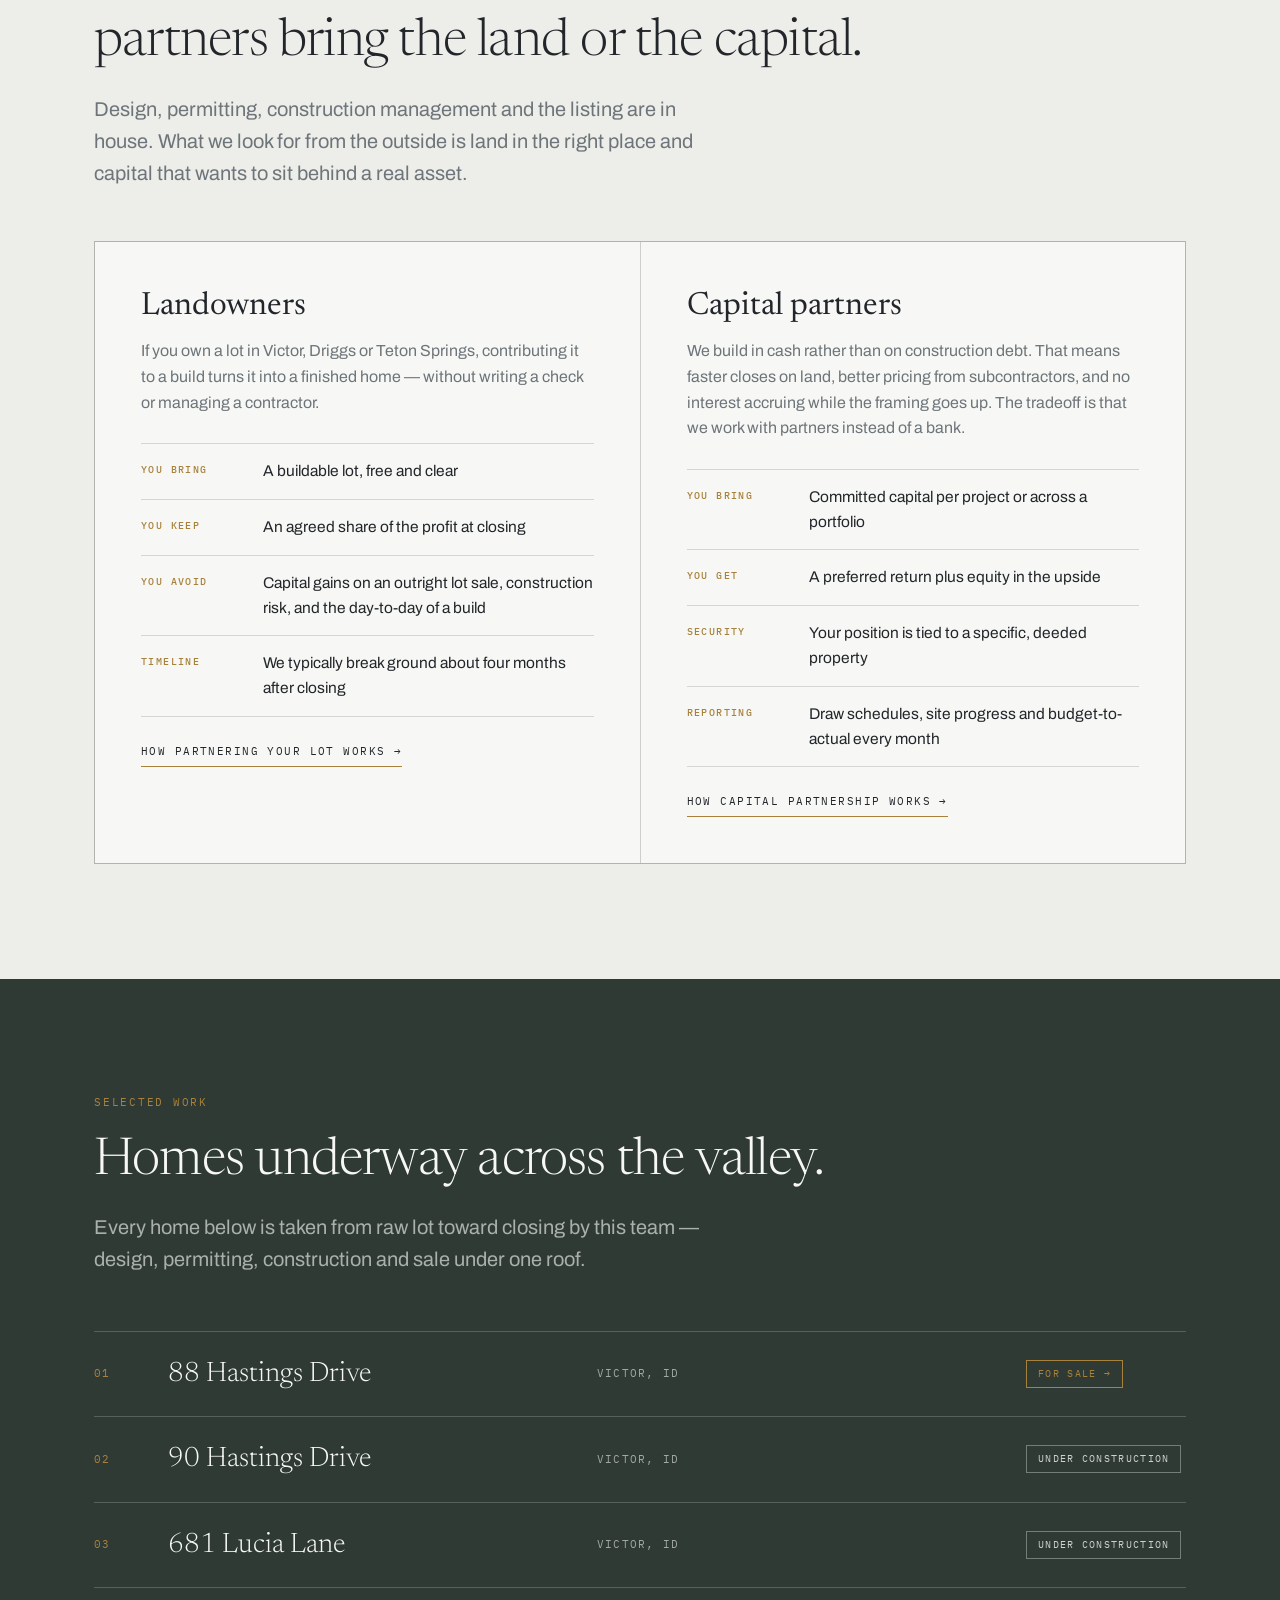
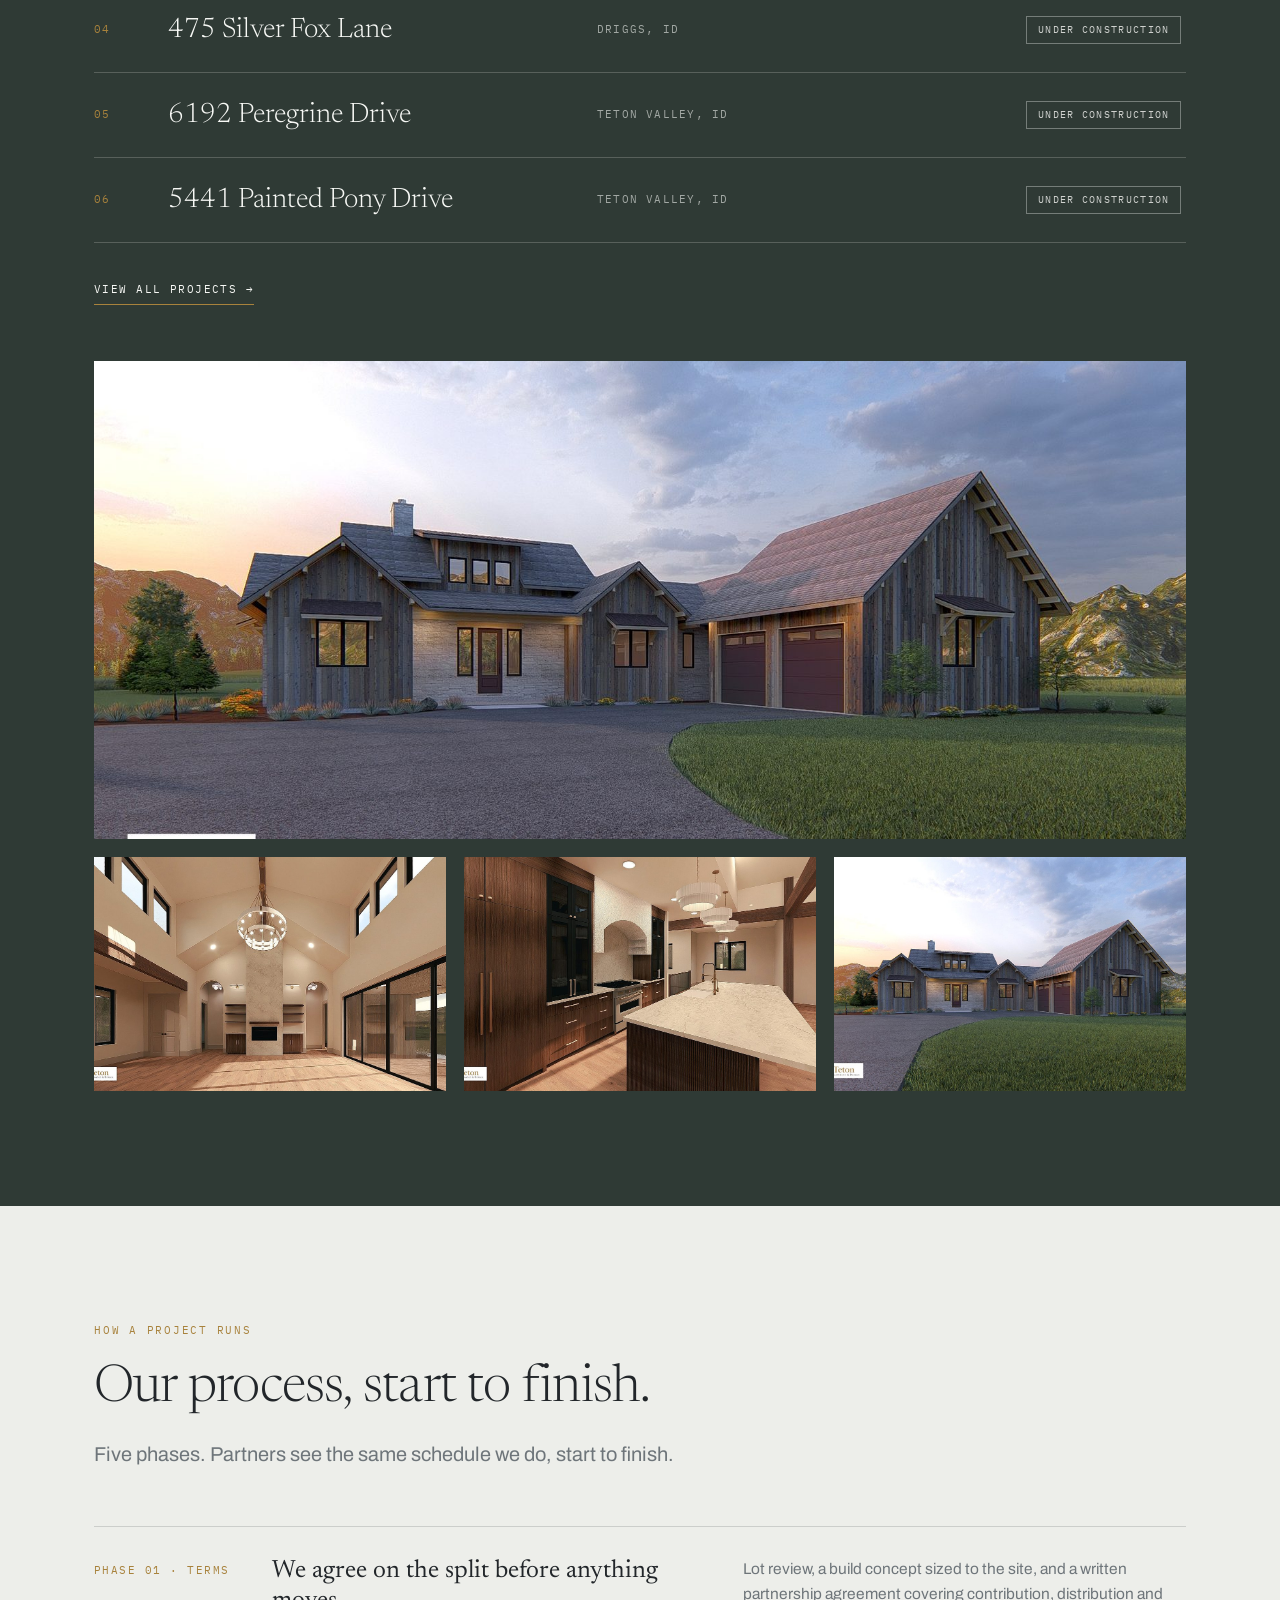
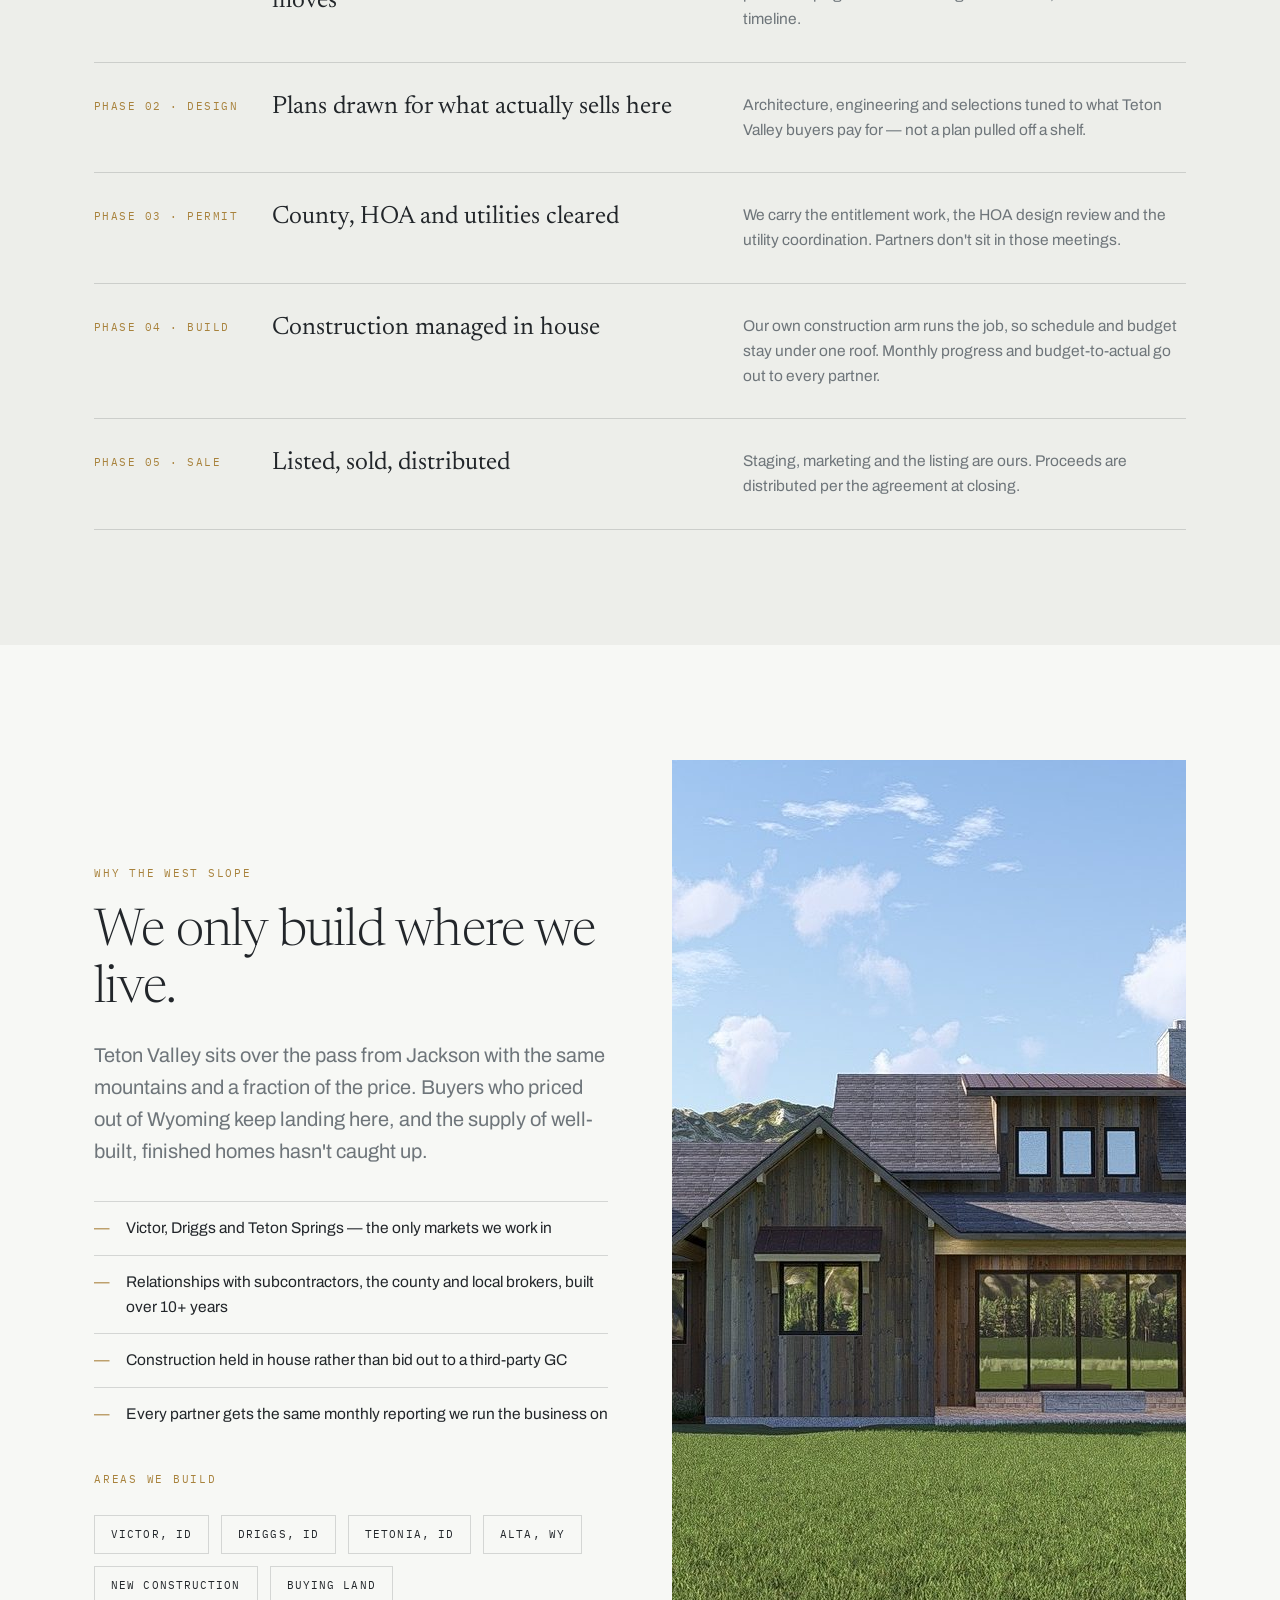
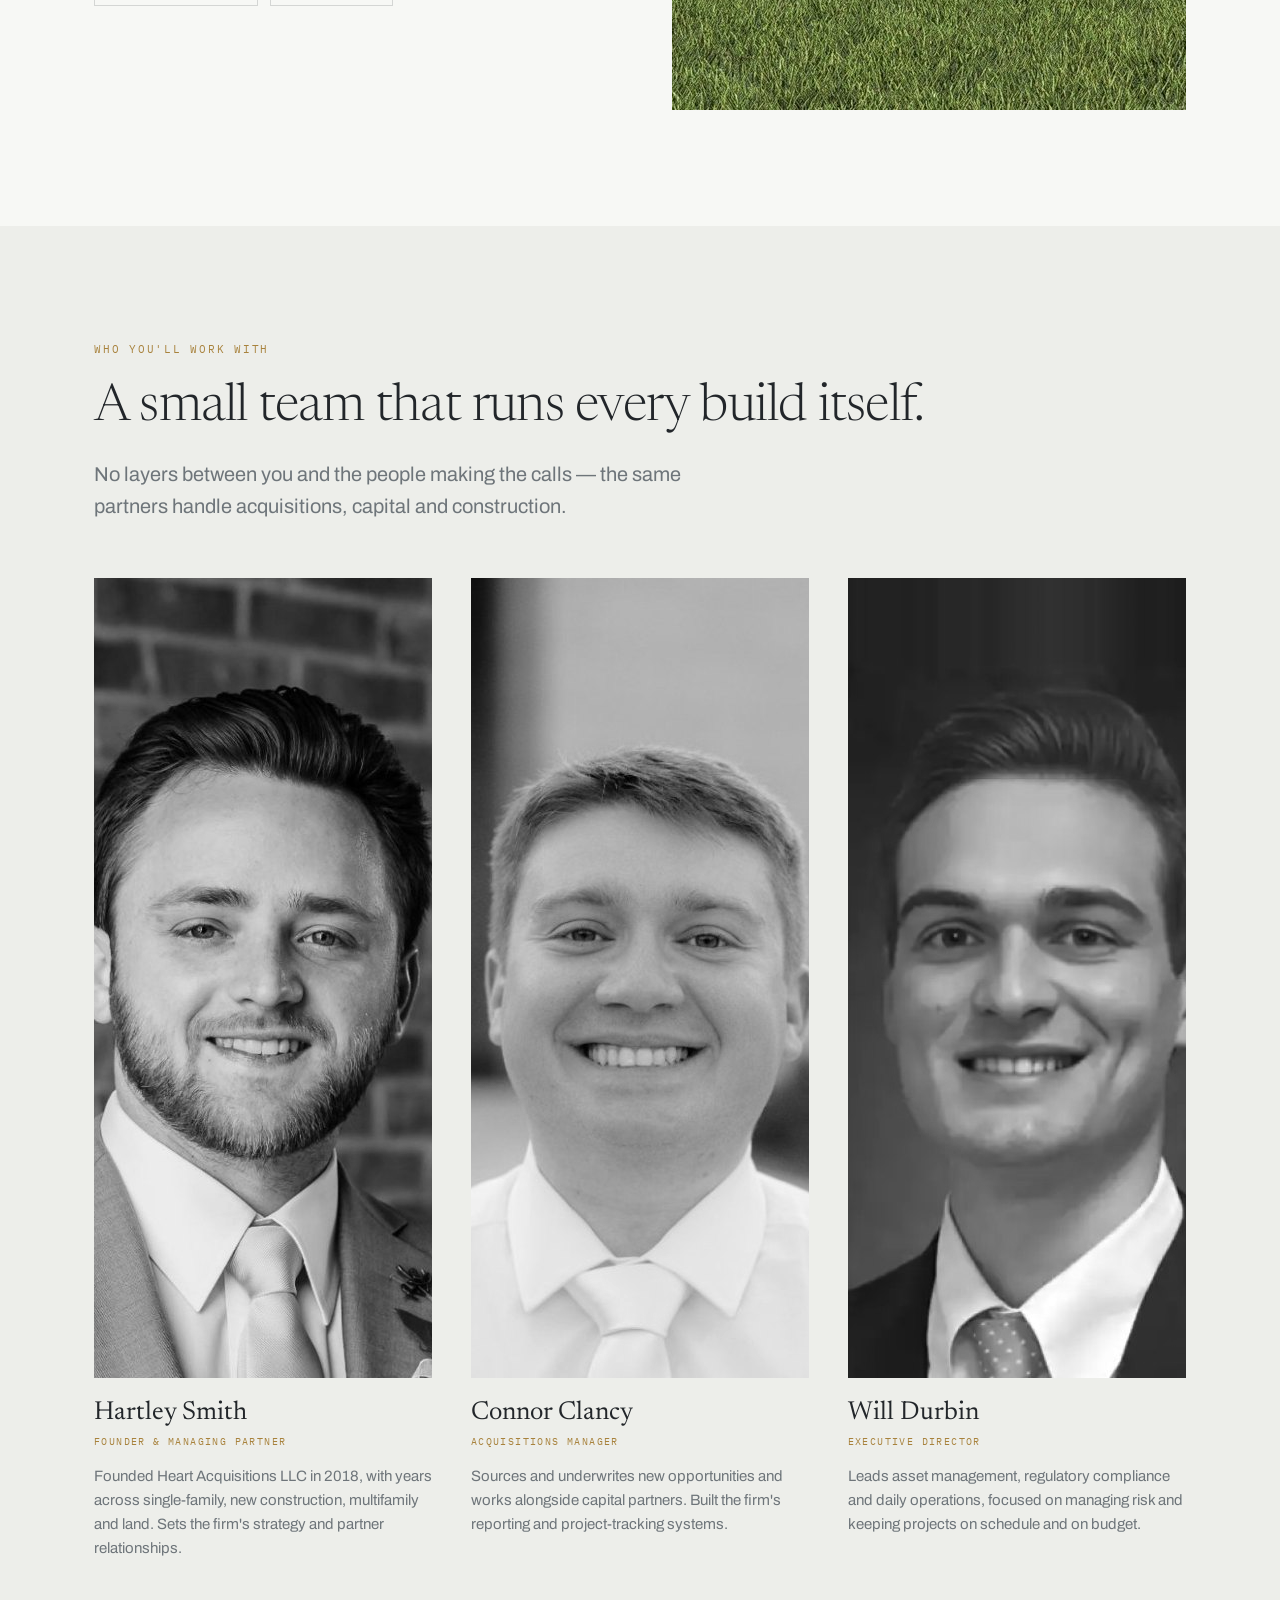
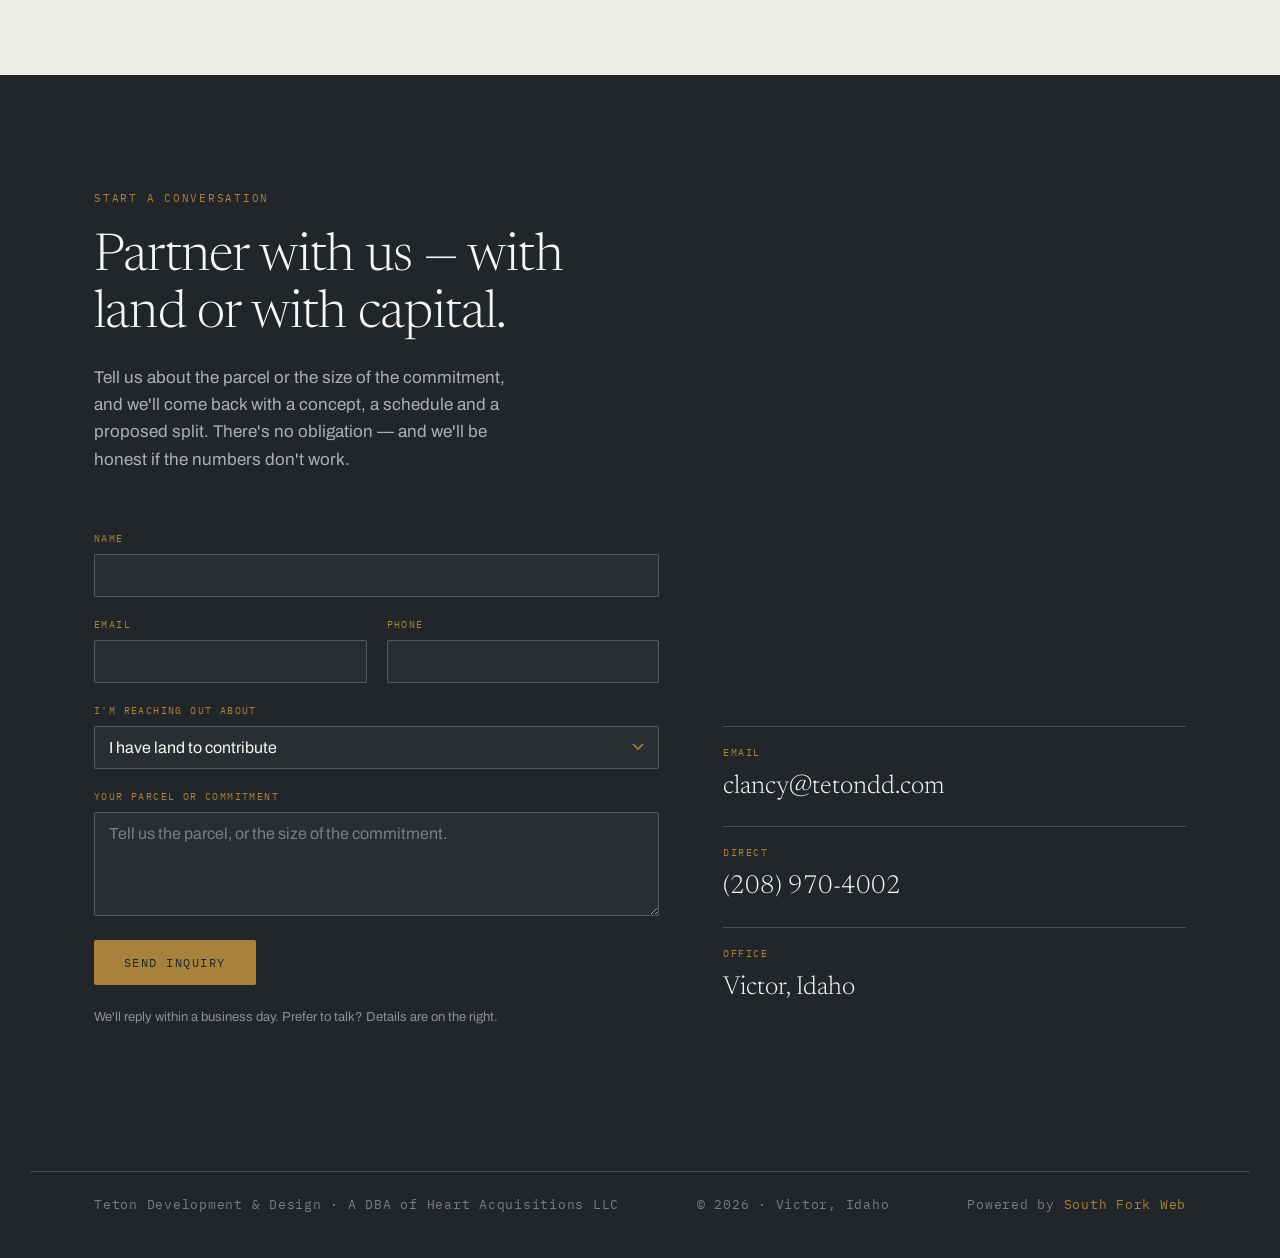
==== commit 676bcc8e: "Add 6 SEO interior pages: area pages + land/new-construction guides New pages (matching interior ske" ====
--- a/index.html
+++ b/index.html
@@ -351,6 +351,11 @@
 /* ---------- brand logo in nav ---------- */
 .tdd-logo{height:34px;width:auto;display:block}
 @media(max-width:520px){.tdd-logo{height:28px}}
+
+/* ---------- area cross-links ---------- */
+.tdd-arealinks{display:flex;flex-wrap:wrap;gap:12px;margin:26px 0 0;padding:0;list-style:none}
+.tdd-arealinks a{font-family:var(--mono);font-size:11px;letter-spacing:.1em;text-transform:uppercase;text-decoration:none;color:var(--granite);border:1px solid var(--hair);padding:10px 16px;transition:border-color .2s,color .2s}
+.tdd-arealinks a:hover{border-color:var(--brass);color:var(--brass)}
 
 /* ---------- real imagery ---------- */
 .tdd-gallery img{width:100%;height:100%;object-fit:cover;display:block;border:0}
@@ -586,6 +591,15 @@
         <li>Construction held in house rather than bid out to a third-party GC</li>
         <li>Every partner gets the same monthly reporting we run the business on</li>
       </ul>
+      <p class="tdd-eyebrow" style="margin:30px 0 0">Areas we build</p>
+      <div class="tdd-arealinks">
+        <a href="/victor-idaho">Victor, ID</a>
+        <a href="/driggs-idaho">Driggs, ID</a>
+        <a href="/tetonia-idaho">Tetonia, ID</a>
+        <a href="/alta-wyoming">Alta, WY</a>
+        <a href="/new-construction-homes-teton-valley">New construction</a>
+        <a href="/buying-land-teton-valley">Buying land</a>
+      </div>
     </div>
     <div class="r">
       <img class="tdd-portrait" src="img/portrait.jpg" alt="88 Hastings Drive spec home framed by the Teton Valley landscape" loading="lazy" decoding="async" width="760" height="950">
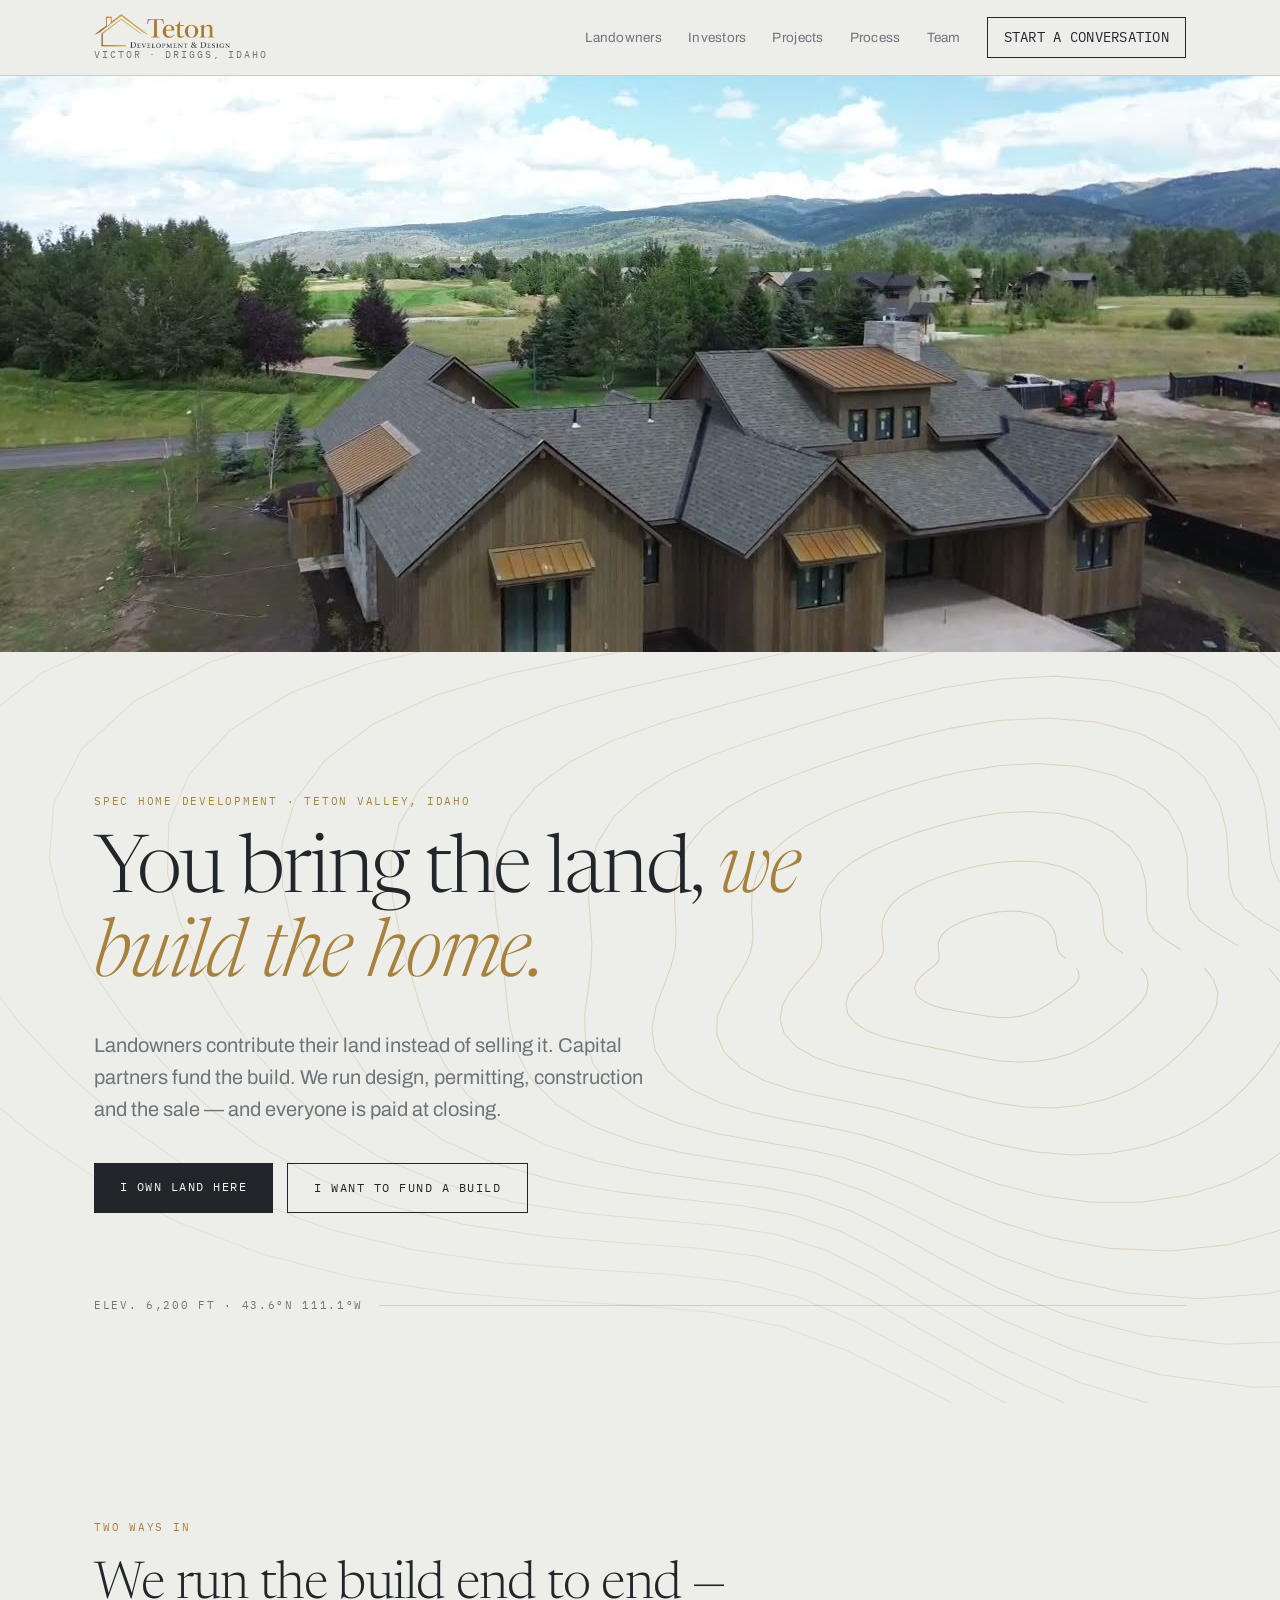
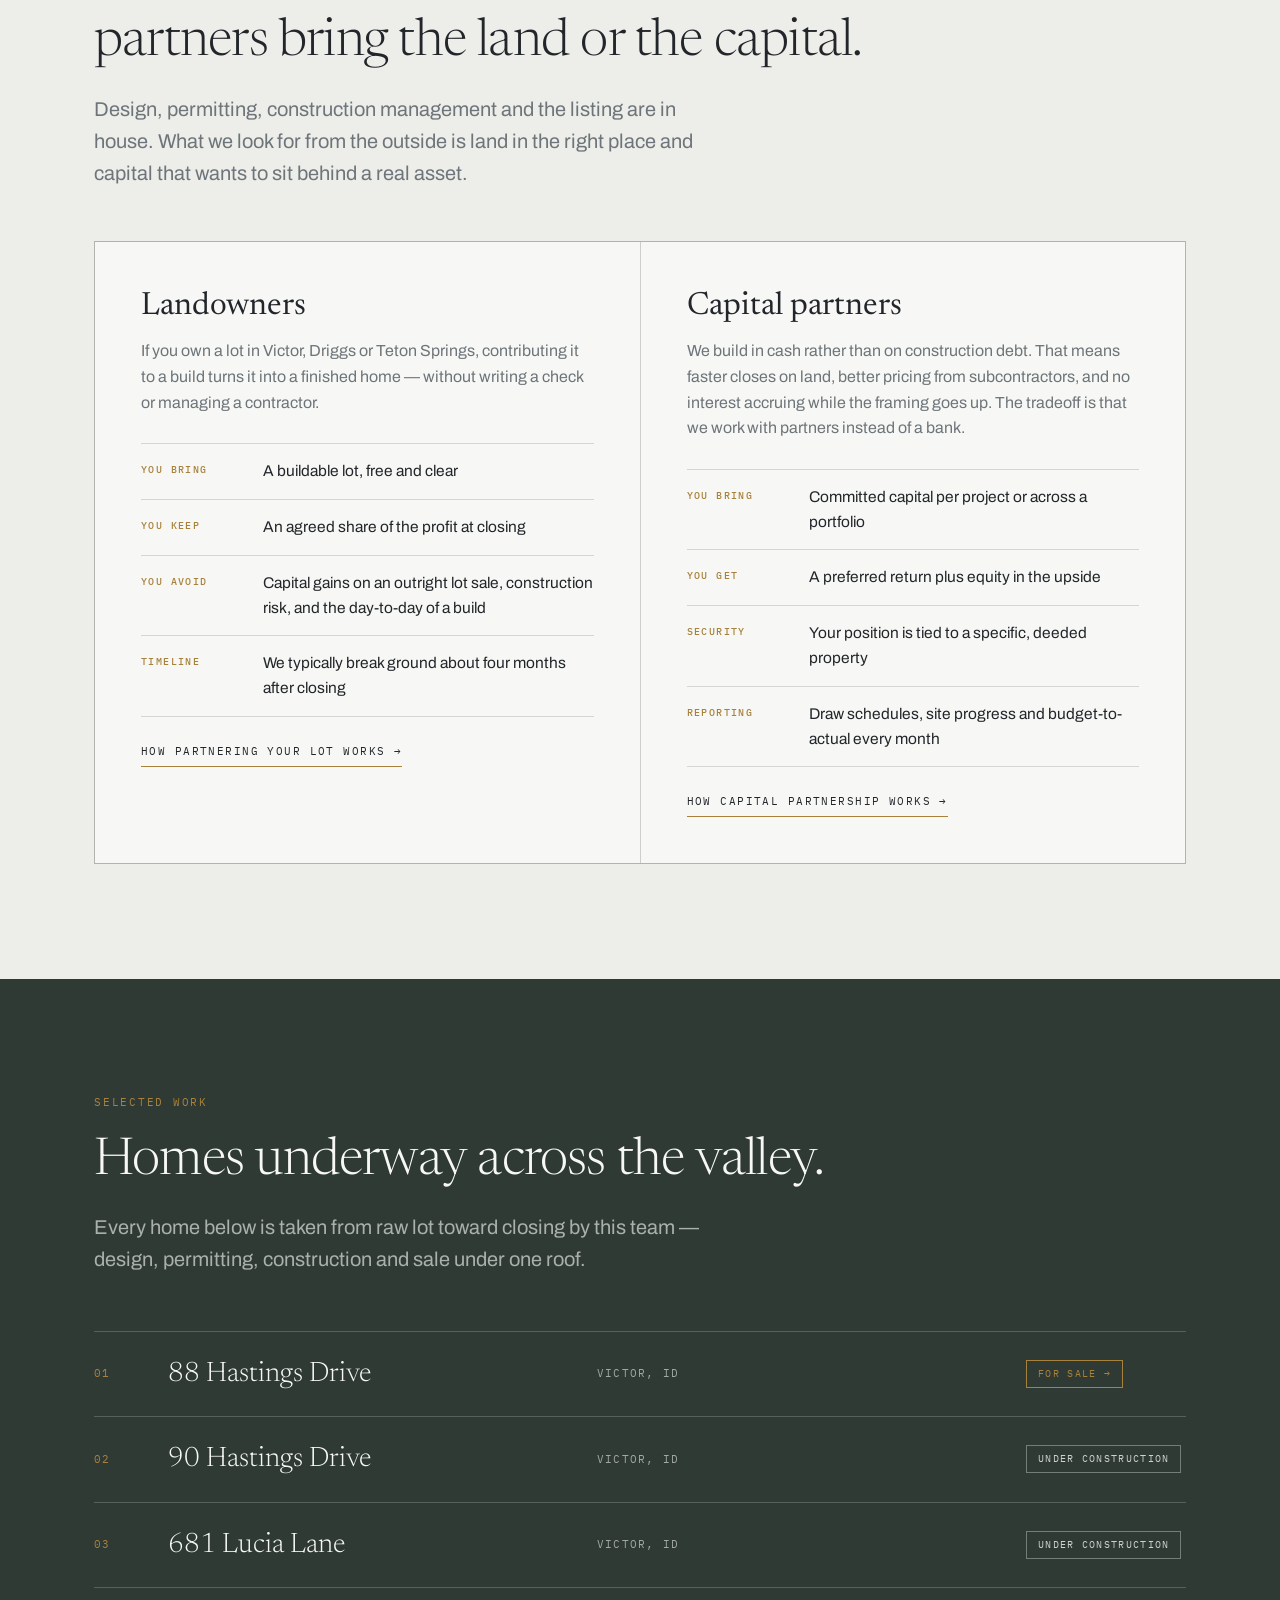
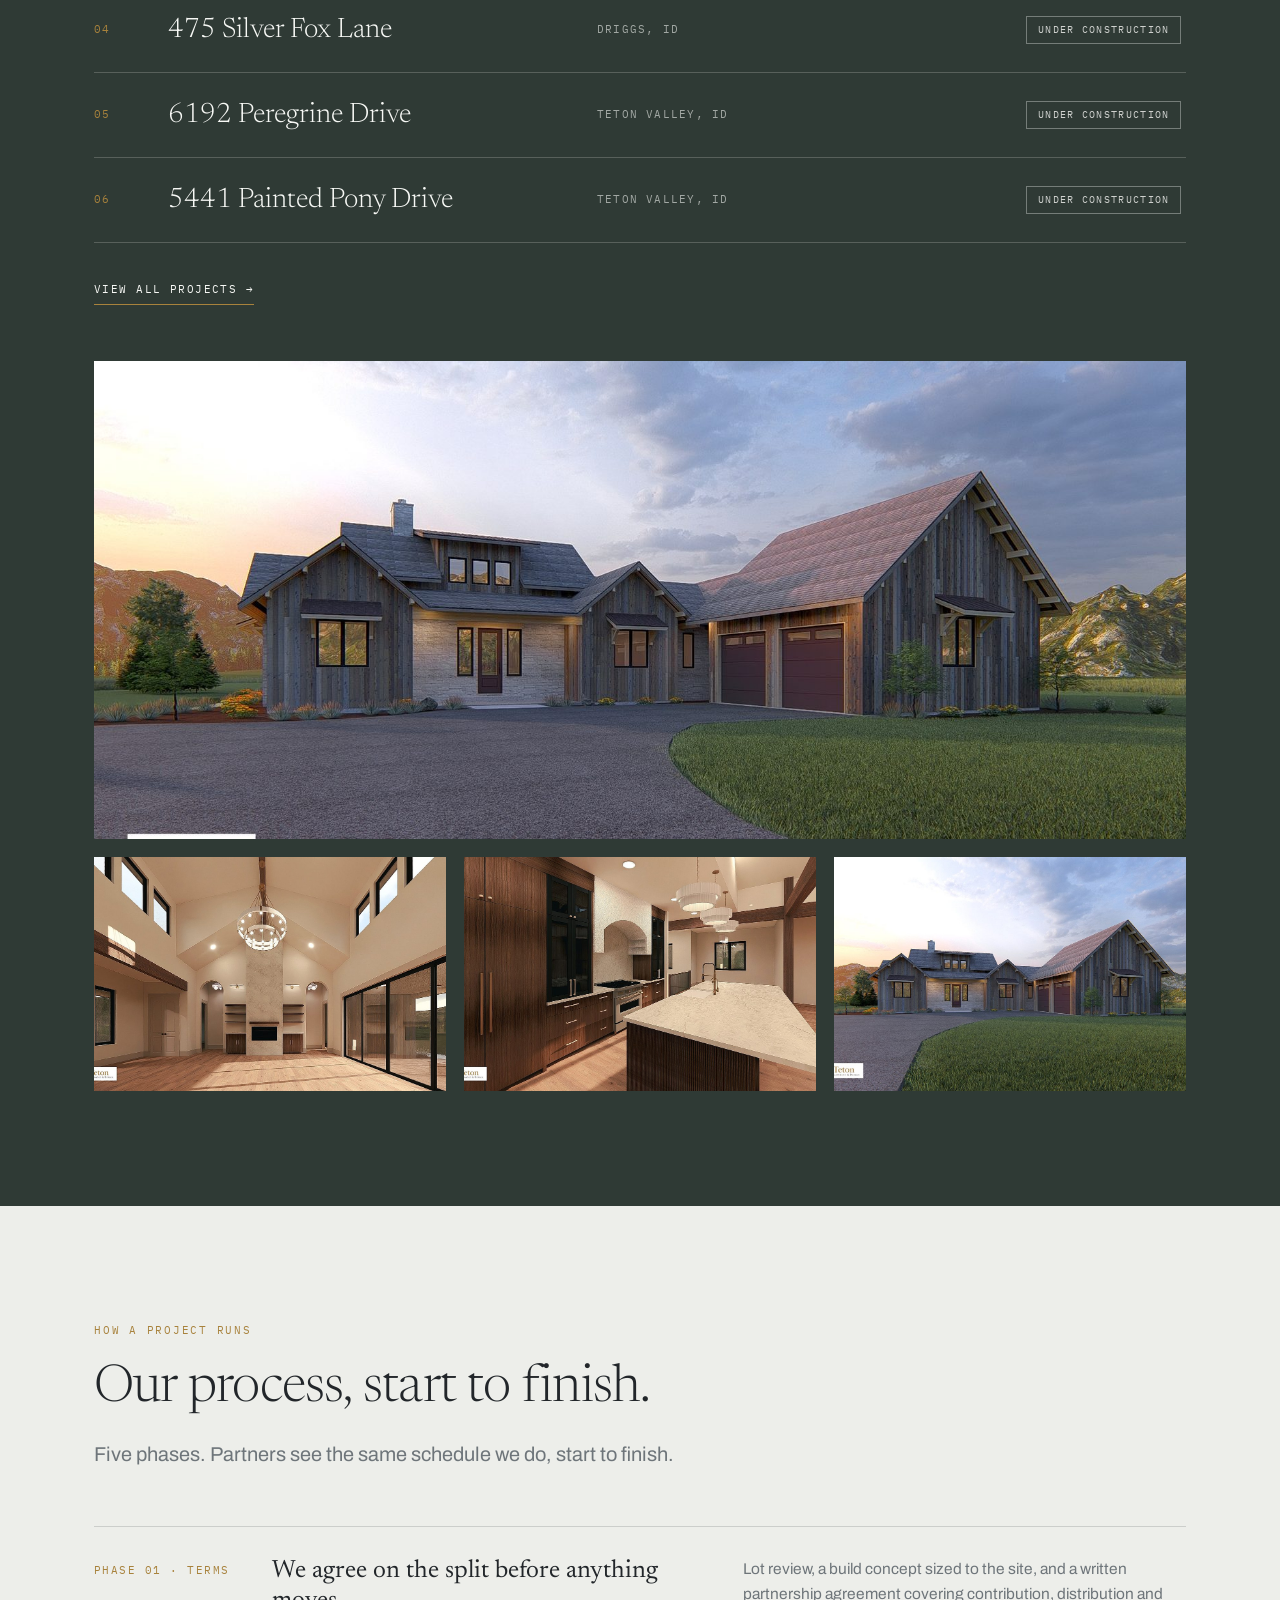
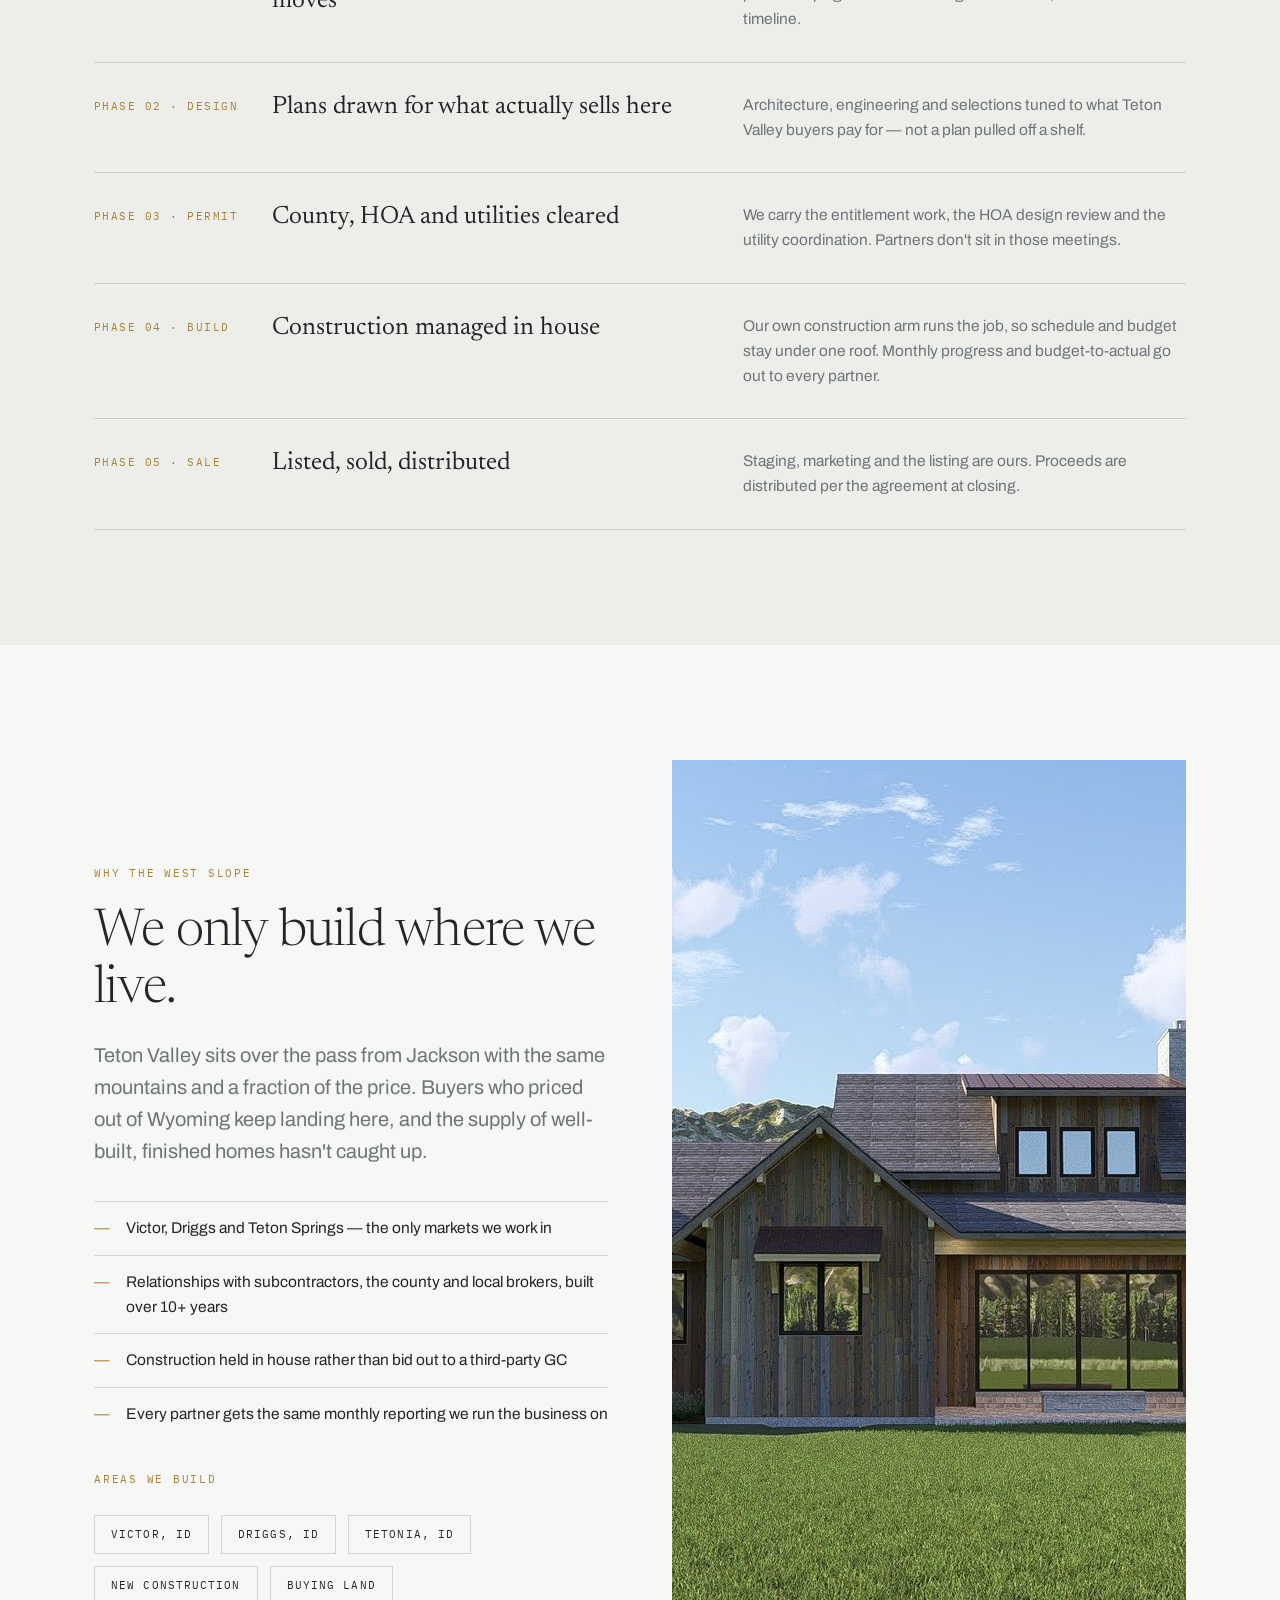
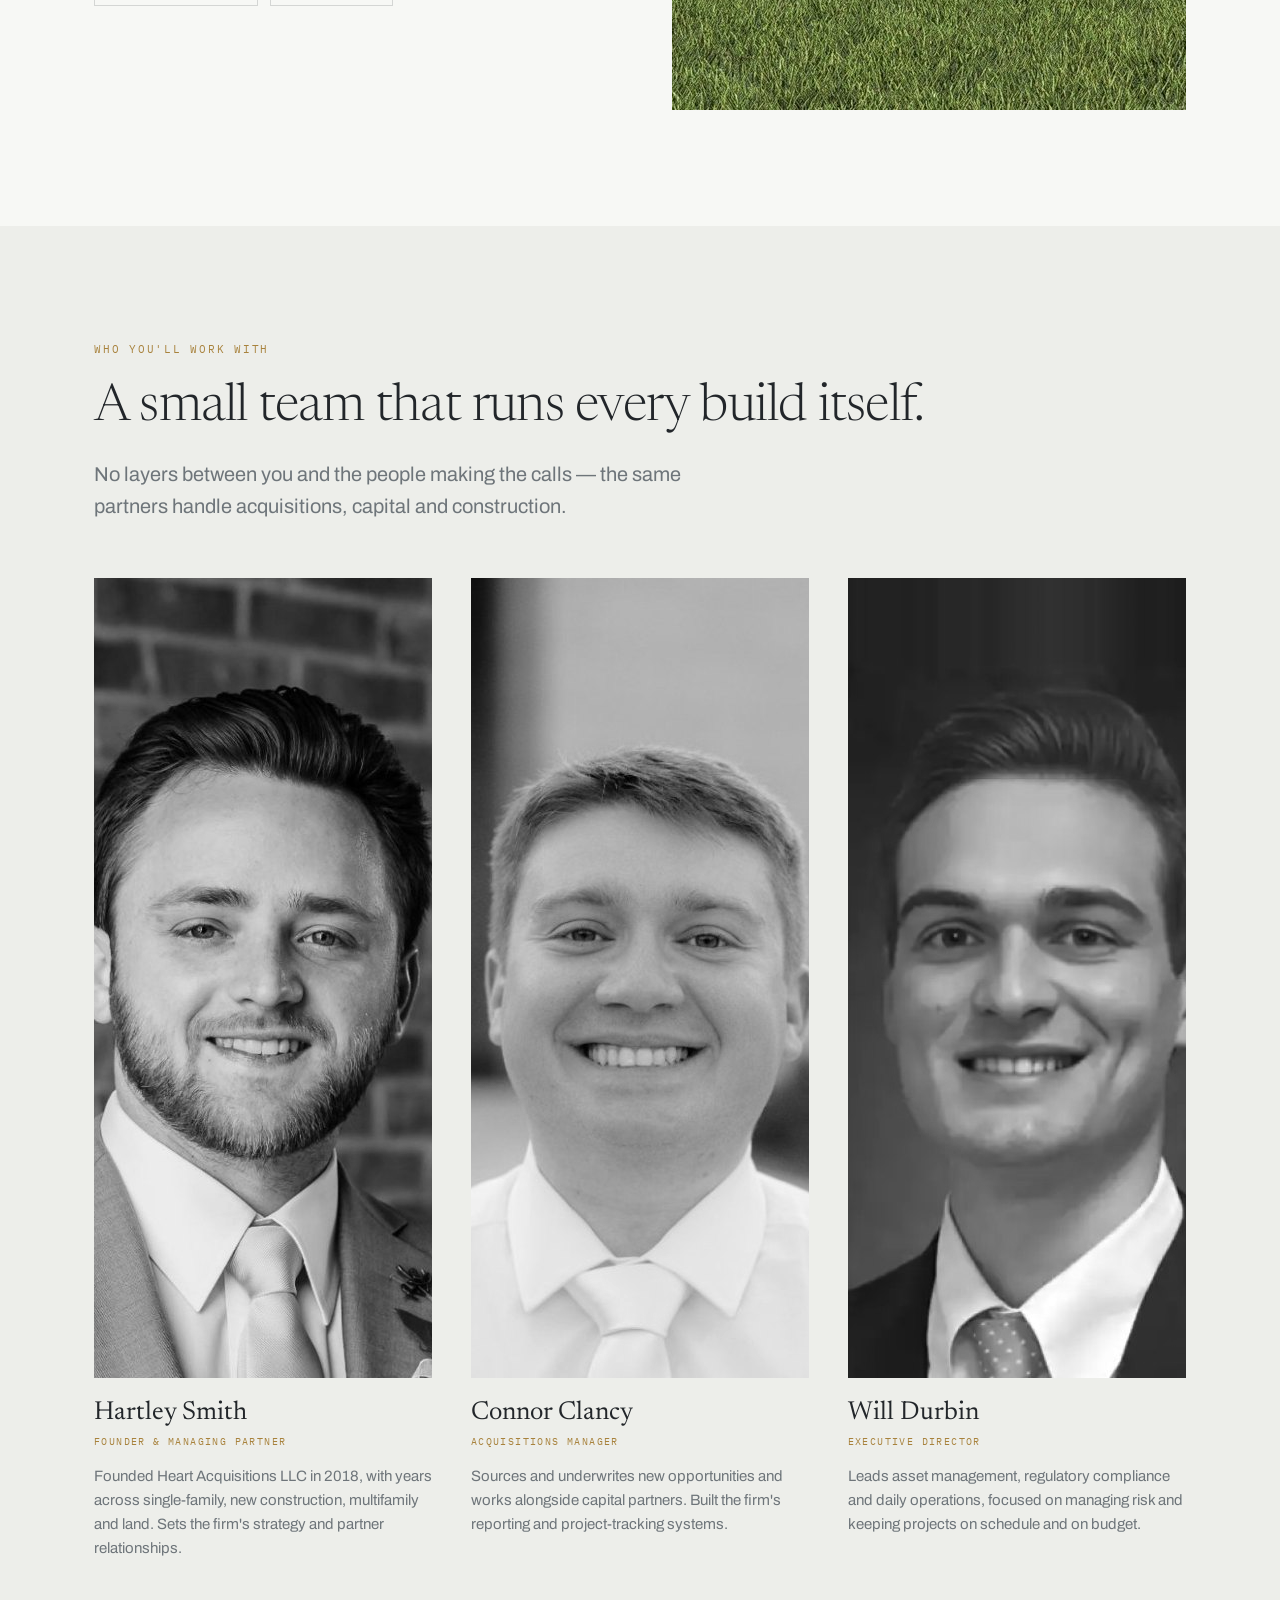
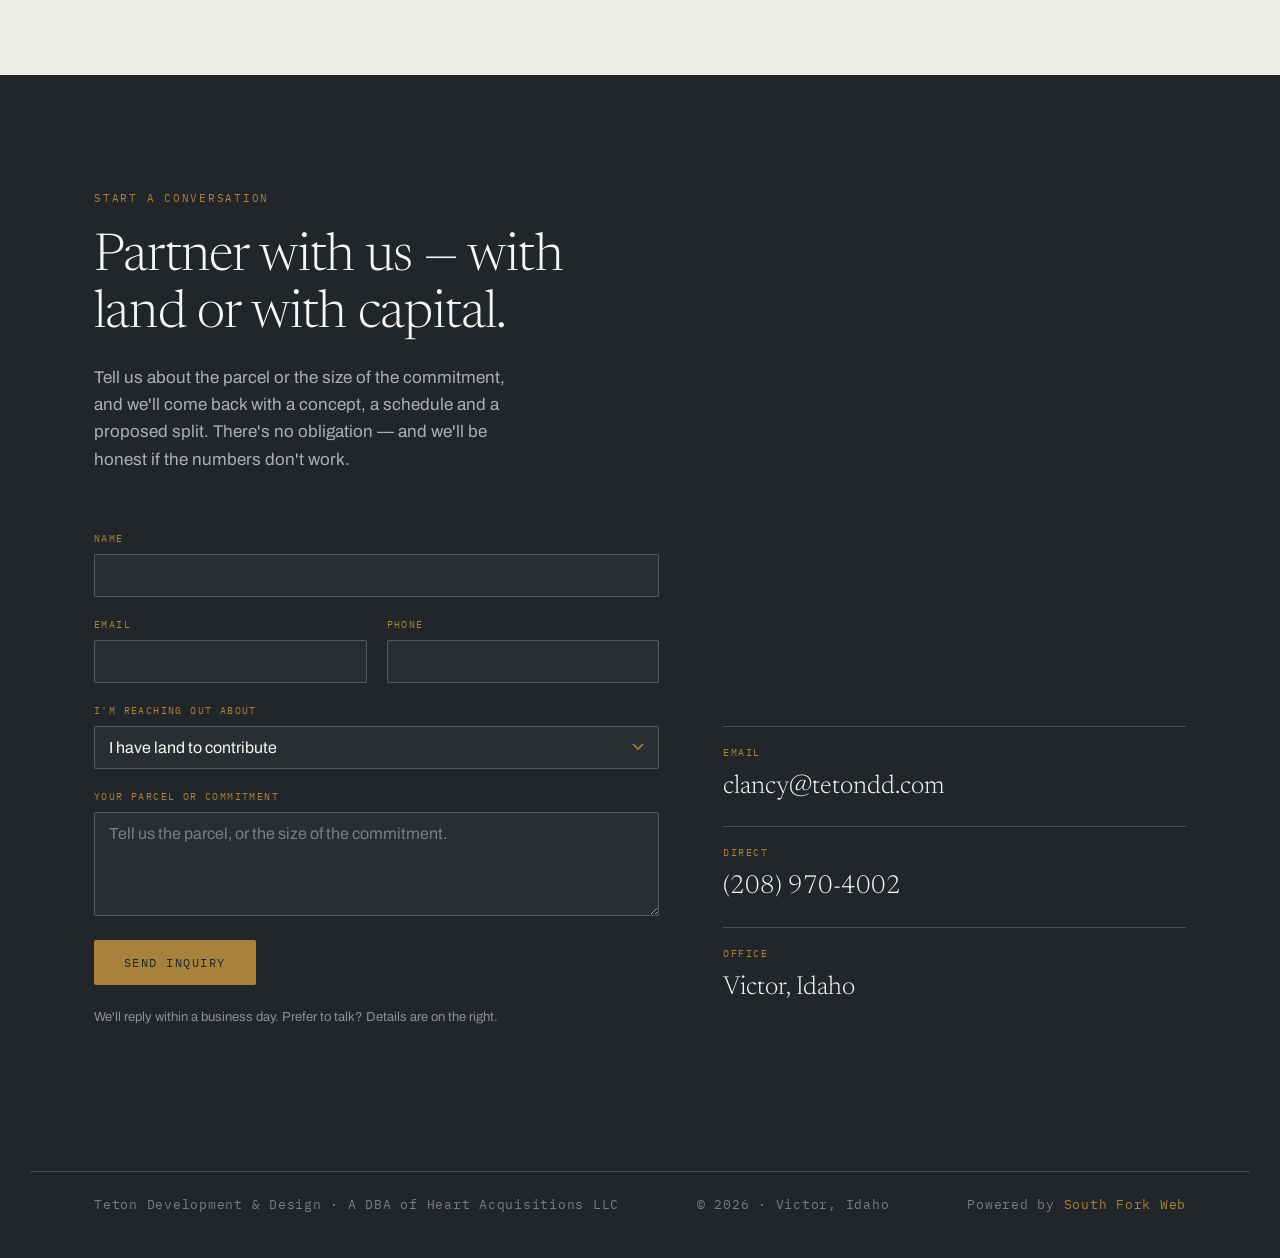
==== commit 4dfe6b47: "Remove Alta, WY from tetondd.com — not a service area Delete alta-wyoming.html and strip it from cro" ====
--- a/index.html
+++ b/index.html
@@ -596,7 +596,6 @@
         <a href="/victor-idaho">Victor, ID</a>
         <a href="/driggs-idaho">Driggs, ID</a>
         <a href="/tetonia-idaho">Tetonia, ID</a>
-        <a href="/alta-wyoming">Alta, WY</a>
         <a href="/new-construction-homes-teton-valley">New construction</a>
         <a href="/buying-land-teton-valley">Buying land</a>
       </div>
